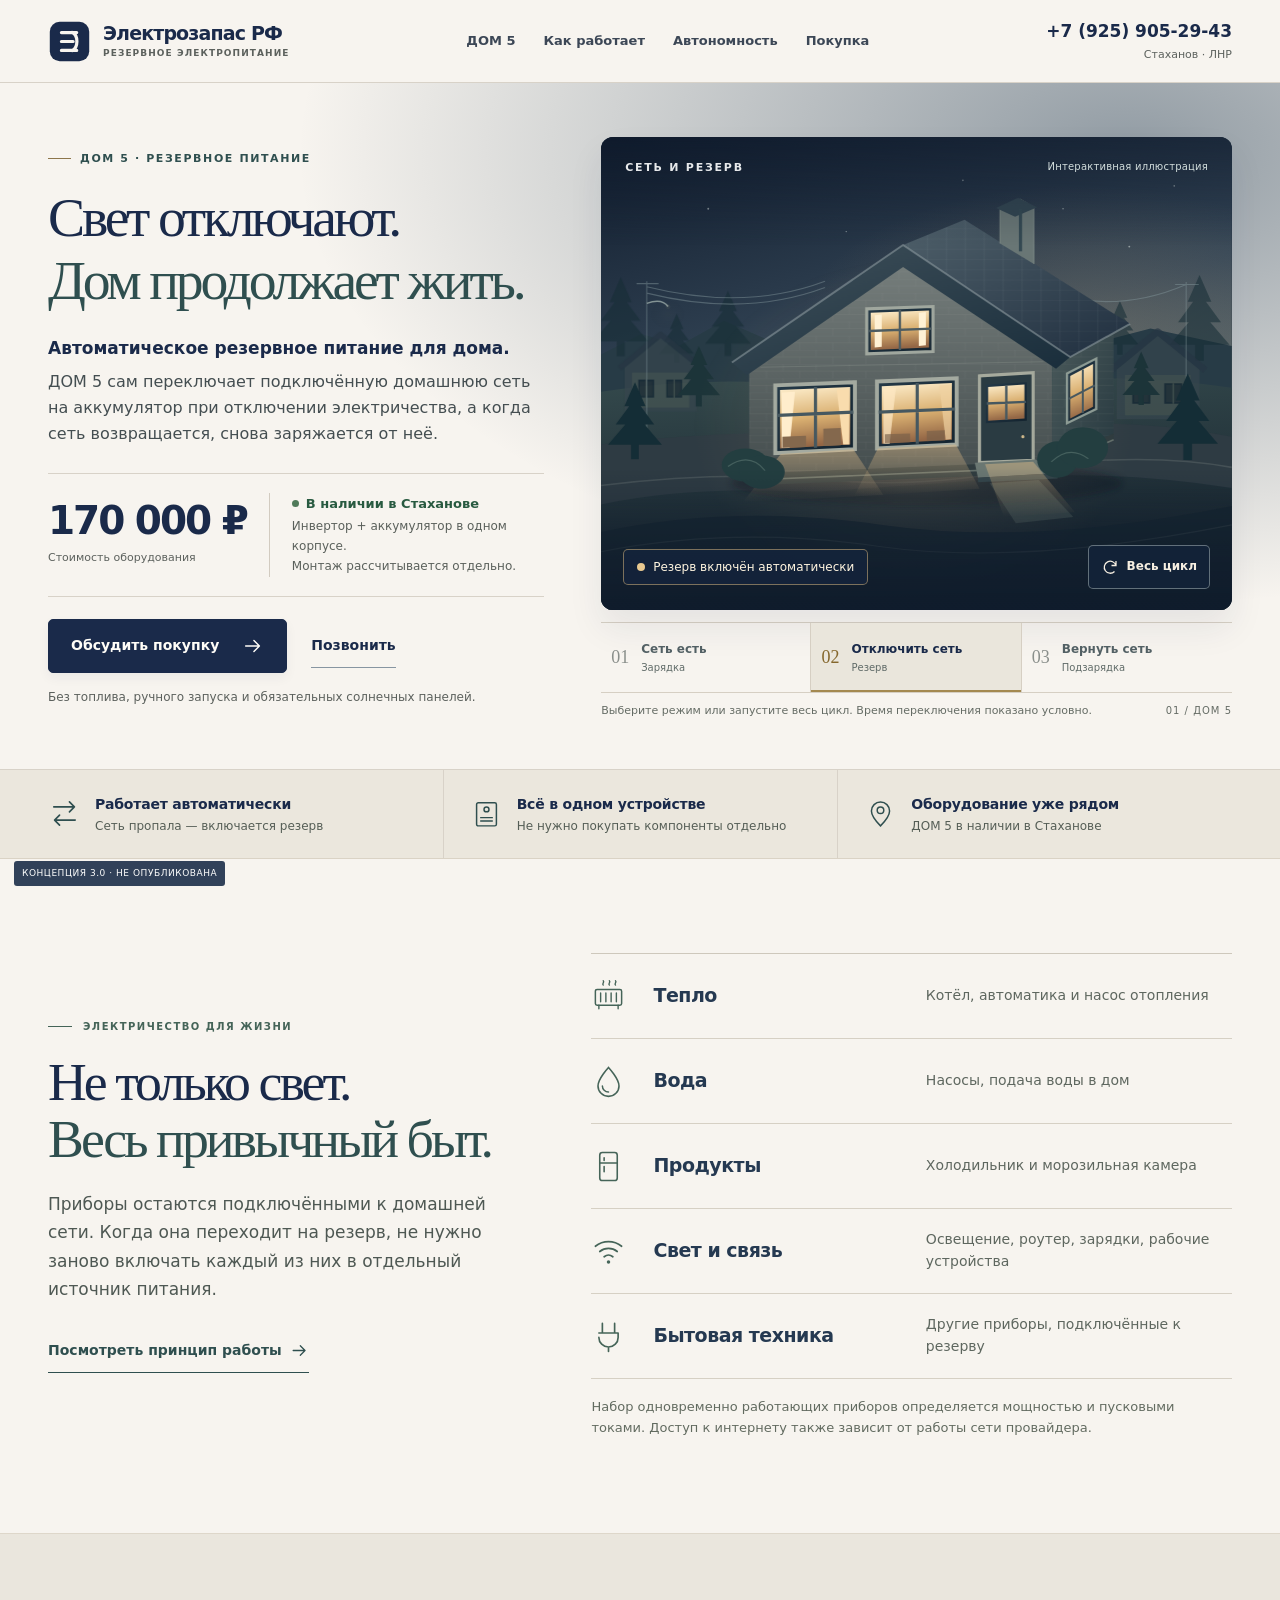
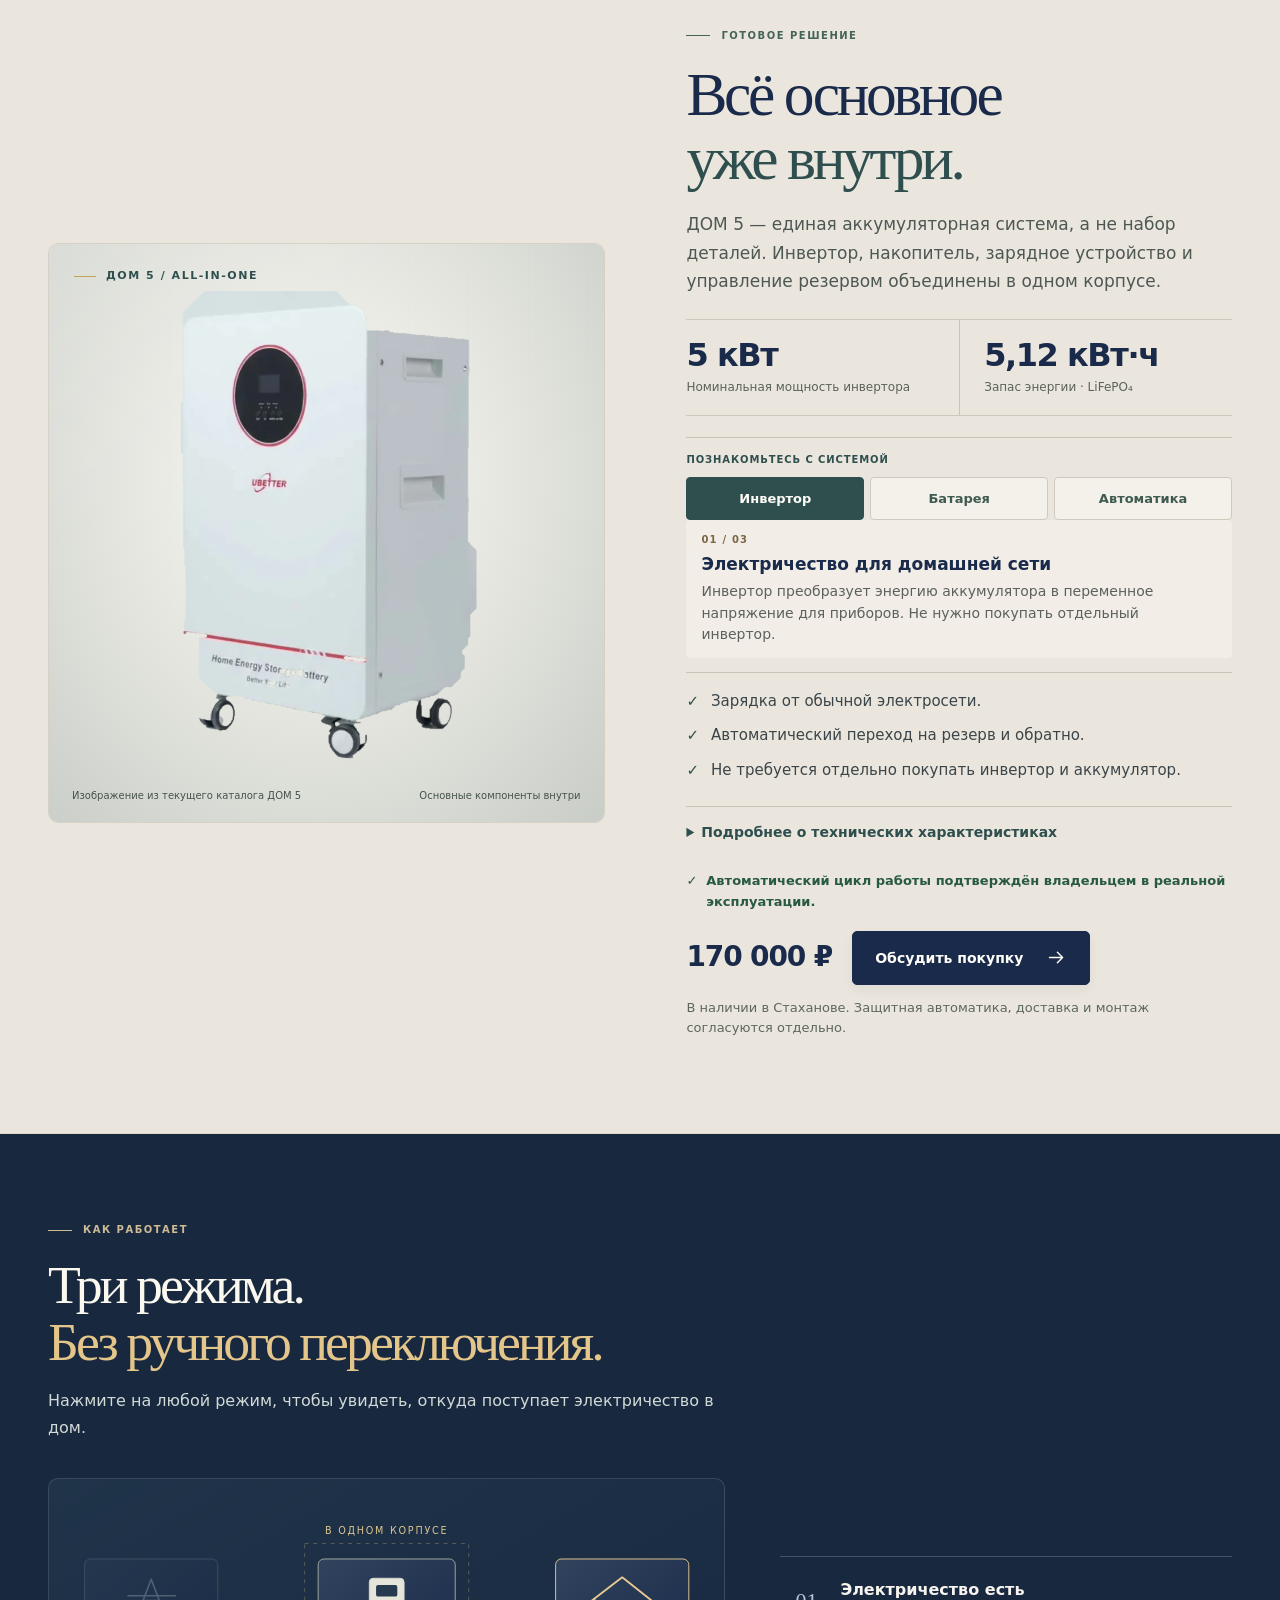
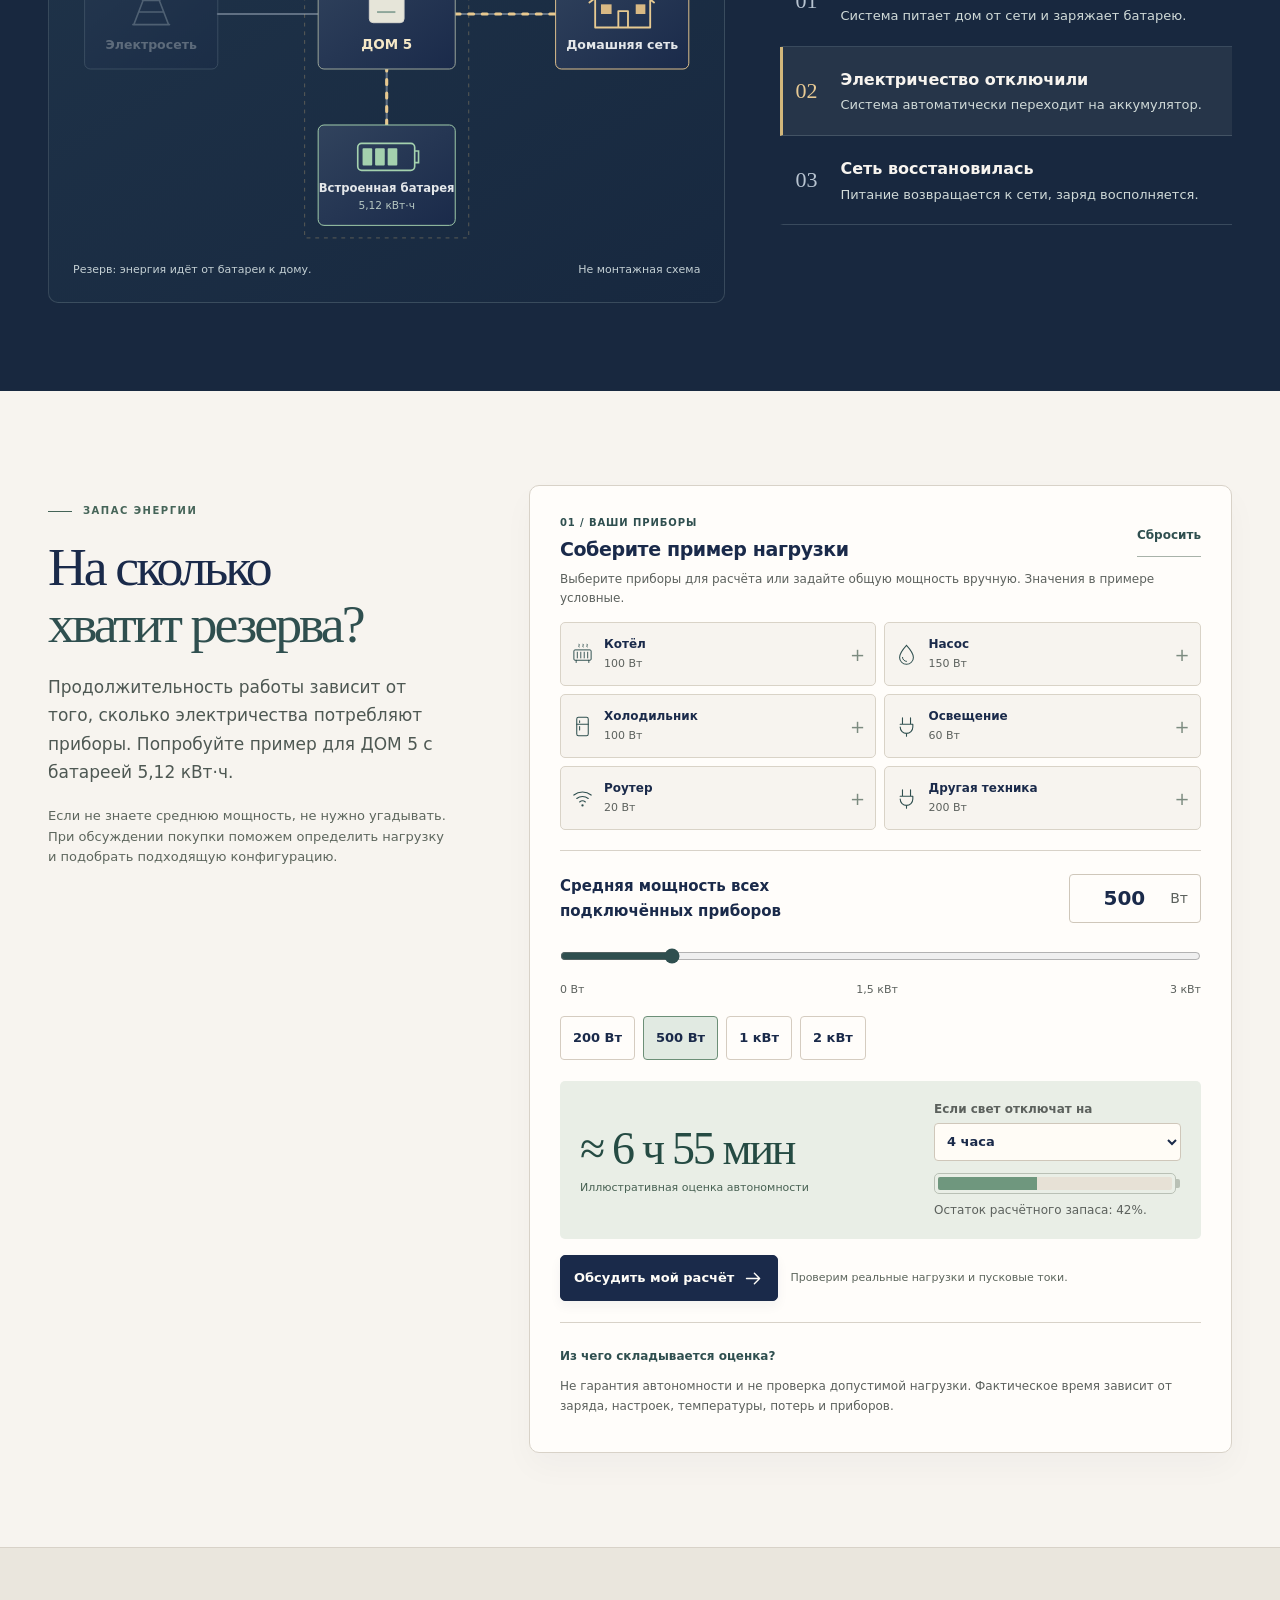
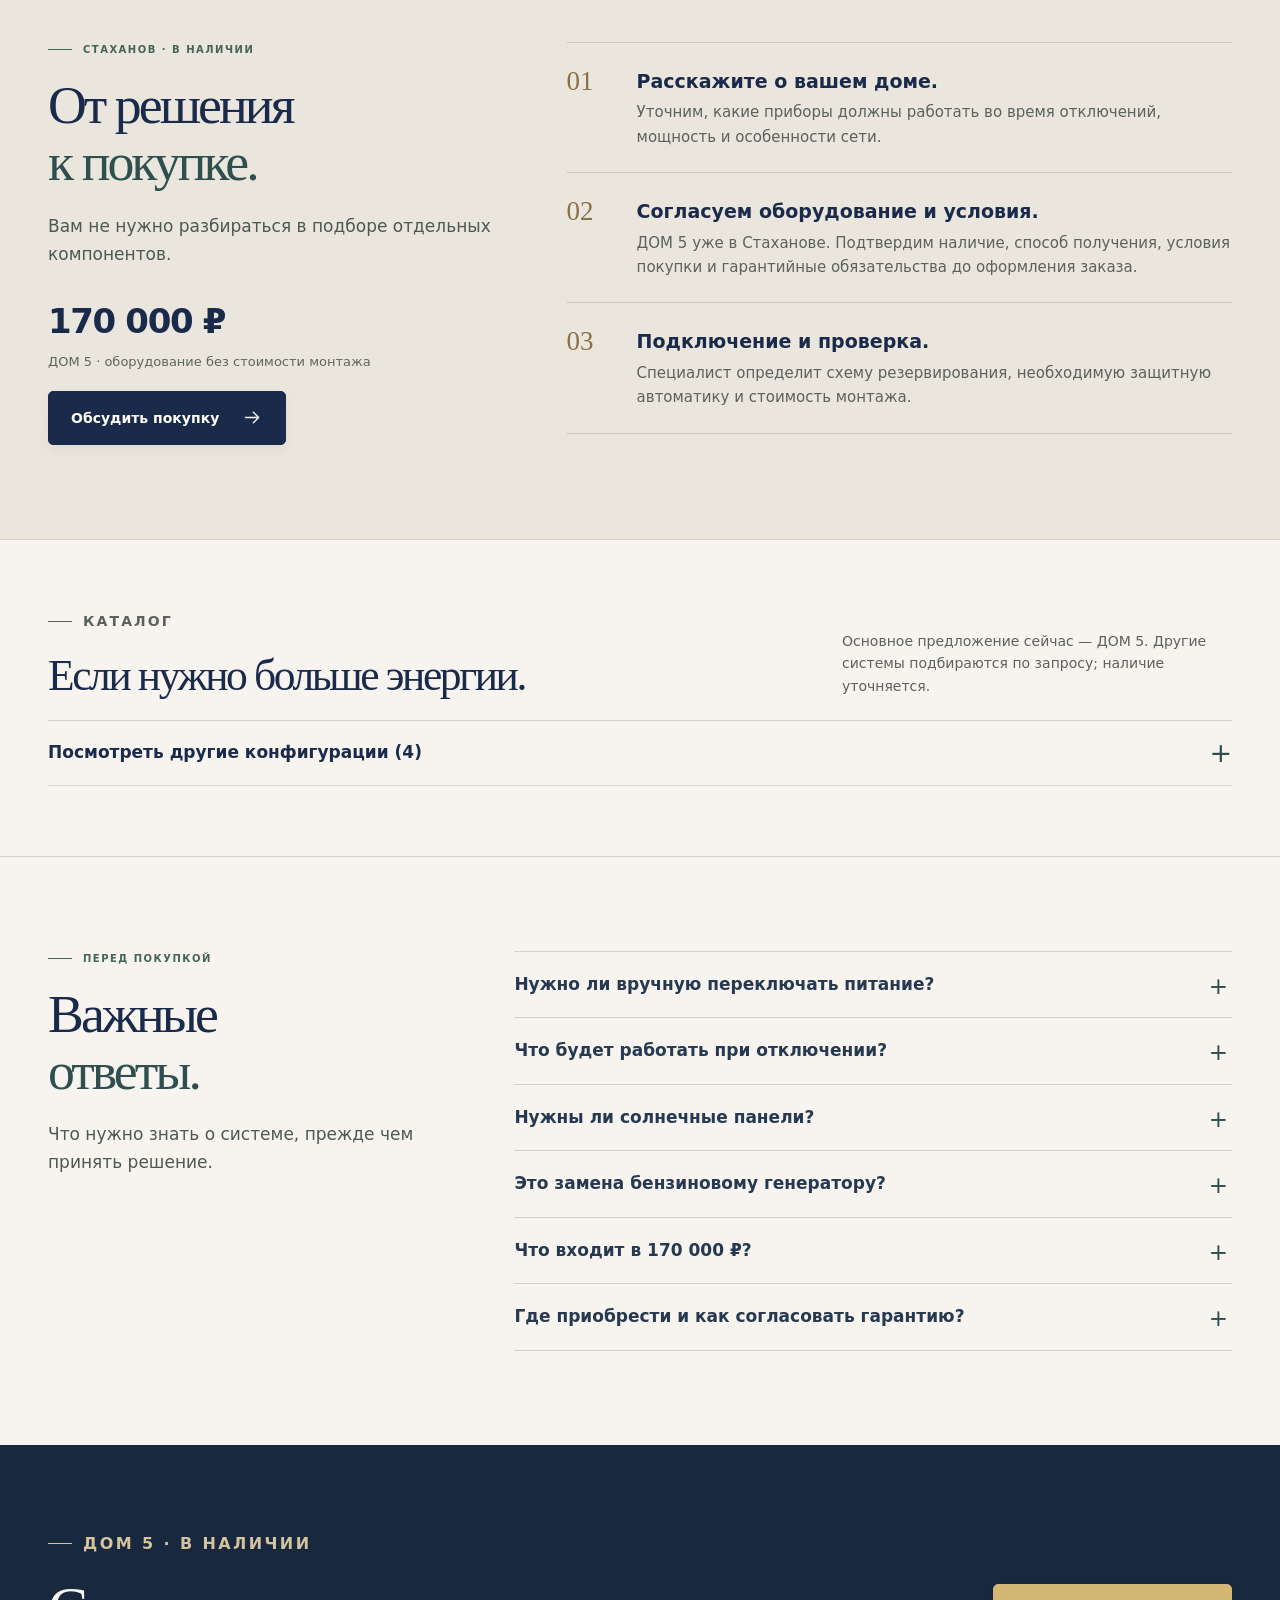
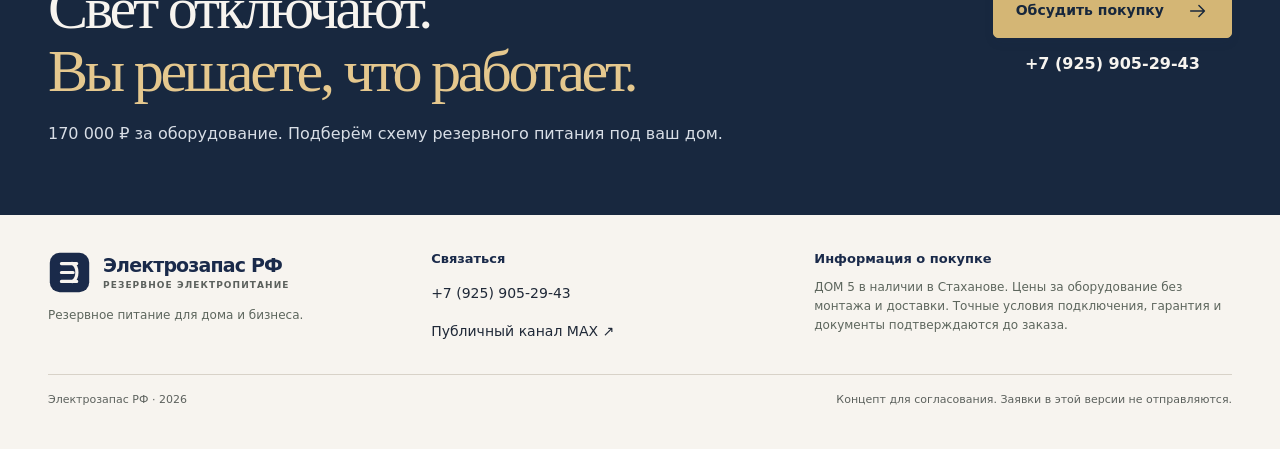
==== design-preview-v3/index.html @ 1363d408 "Add standalone design concept v3 preview without changing production homepage" ====
<!doctype html><html lang="ru"><head><meta charset="utf-8"><meta name="viewport" content="width=device-width, initial-scale=1, viewport-fit=cover"><meta name="theme-color" content="#1A2A4A"><title>Электрозапас РФ — ДОМ 5 | Концепция 3.0</title><style>
:root{--navy:#1A2A4A;--deep:#121F37;--cream:#F7F4EF;--paper:#FFFCF6;--gold:#C4A35A;--green:#2F4F4F;--ink:#202939;--muted:#625f58;--line:#d9d2c6;--serif:Georgia,'Times New Roman',serif;--sans:system-ui,-apple-system,BlinkMacSystemFont,'Segoe UI',Arial,sans-serif}*{box-sizing:border-box}html{scroll-behavior:smooth;scroll-padding-top:95px}body{margin:0;background:var(--cream);color:var(--ink);font:16px/1.6 var(--sans);-webkit-font-smoothing:antialiased}button,input,select{font:inherit}button,a{touch-action:manipulation}button{cursor:pointer}a{color:inherit;text-decoration:none}button:focus-visible,a:focus-visible,input:focus-visible,summary:focus-visible{outline:3px solid #A1762F;outline-offset:5px}svg{display:block}img{max-width:100%;display:block}h1,h2,h3,p{margin:0}h1,h2{font-family:var(--serif);font-weight:400;line-height:1.06;letter-spacing:-.045em}h2{font-size:clamp(35px,4.4vw,61px);color:var(--navy)}h3{line-height:1.3}h2 em{font-style:normal;color:var(--green)}.wrap{width:min(1264px,100% - 88px);margin:0 auto}.kicker{font-size:11px;letter-spacing:.16em;text-transform:uppercase;font-weight:780;color:#526961;display:flex;align-items:center;gap:10px;margin:0 0 19px}.kicker:before{content:'';width:24px;height:1px;background:currentColor}.sub{font-size:17px;color:var(--muted);line-height:1.7;max-width:700px}.small{font-size:13px;line-height:1.6;color:var(--muted)}.button{min-height:53px;border:1px solid var(--gold);border-radius:5px;background:var(--gold);color:#13213A;padding:14px 22px;display:inline-flex;align-items:center;justify-content:space-between;gap:18px;font-weight:780;font-size:15px;line-height:1.3;transition:background .18s,transform .18s;text-align:left}.button:hover{background:#D4B774;transform:translateY(-1px)}.button svg{flex:none}.button-dark{background:var(--navy);color:var(--cream);border-color:var(--navy)}.button-dark:hover{background:#2F4F4F}.link{display:inline-flex;align-items:center;gap:8px;font-weight:680;font-size:14px;border-bottom:1px solid currentColor;padding:6px 0;min-height:44px}.header{background:var(--cream);border-bottom:1px solid #D9D2C7;position:relative;z-index:5}.head{display:flex;align-items:center;justify-content:space-between;gap:24px;min-height:82px}.brand{display:flex;align-items:center;gap:12px;flex-shrink:0}.mark{width:43px;height:43px}.brandname{font-size:19px;font-weight:800;letter-spacing:-.7px;line-height:1.08;color:var(--navy)}.brandname small{display:block;font-size:9px;letter-spacing:.12em;margin-top:6px;color:var(--muted);font-weight:700}.nav{display:flex;align-items:center;gap:30px;font-size:13px;font-weight:650;color:#3C4756}.nav a{padding:14px 0;white-space:nowrap}.nav a:hover{color:var(--green);text-decoration:underline;text-underline-offset:6px}.head-contact{text-align:right;white-space:nowrap;line-height:1.3}.head-contact a{font-weight:800;font-size:17px;color:var(--navy)}.head-contact small{display:block;color:var(--muted);font-size:11px;margin-top:5px}.hero{background:var(--navy);color:var(--cream);overflow:hidden;position:relative}.hero:before{position:absolute;inset:0;content:'';background:radial-gradient(ellipse at 88% 10%,#3E5366 0,transparent 52%);opacity:.55;pointer-events:none}.hero-inner{position:relative;display:grid;grid-template-columns:minmax(0,.91fr) minmax(0,1.09fr);gap:54px;align-items:center;padding:62px 0 62px}.hero .kicker{color:#D5C9B2;letter-spacing:.12em;margin-bottom:22px}.hero .kicker:before{width:8px;height:8px;border-radius:50%;background:#9EC5A6}.hero h1{font-size:clamp(43px,5.1vw,76px);line-height:1.01;letter-spacing:-.045em;max-width:630px}.hero h1 em{display:block;color:#E8C990;font-weight:400;font-style:normal}.hero-description{max-width:505px;font-size:18px;color:#E6E8EB;margin-top:24px;line-height:1.62}.hero-description strong{color:#fff;font-weight:700}.offer{display:flex;gap:21px;align-items:center;margin-top:26px;padding:18px 0;border-top:1px solid #F7F4EF3B;border-bottom:1px solid #F7F4EF3B;max-width:510px}.offer-price{flex:none}.offer-price strong{display:block;font-size:37px;line-height:1.02;font-weight:760;letter-spacing:-1.3px;font-variant-numeric:tabular-nums}.offer-price span{font-size:12px;color:#D1D6DD}.offer-info{padding-left:21px;border-left:1px solid #F7F4EF3B;font-size:13px;line-height:1.55;color:#DEE4E9}.offer-info strong{display:block;color:#DCEBD8;font-size:14px;margin-bottom:2px}.hero-actions{display:flex;align-items:center;gap:18px;margin:23px 0 0;flex-wrap:wrap}.hero-actions .button{min-width:238px}.hero-actions .link{color:#E9E7E0}.hero-mini{margin:14px 0 0;color:#D0D7E1;font-size:13px}.visual{position:relative;min-width:0}.scene{position:relative;overflow:hidden;background:#101E33;border:1px solid #A9BEC033;border-radius:8px;box-shadow:0 30px 55px #08122138}.scene .scene-art{width:100%;height:auto;aspect-ratio:700/525}.scene-title{position:absolute;top:20px;left:20px;right:20px;display:flex;justify-content:space-between;align-items:flex-start;gap:12px;color:#E7E9EB;pointer-events:none}.scene-title strong{font-size:11px;letter-spacing:.13em;text-transform:uppercase}.scene-title small{font-size:10px;letter-spacing:.02em;color:#B6C1CE;text-align:right}.scene-overlay{position:absolute;left:18px;bottom:18px;right:18px;display:flex;justify-content:space-between;align-items:center;gap:10px}.status{background:#142137EB;color:#F4F1E9;border:1px solid #BACFC044;display:flex;align-items:center;gap:8px;padding:9px 13px;font-size:12px;line-height:1.4;border-radius:4px}.status-dot{background:#92BF9E;width:8px;height:8px;border-radius:50%;flex:none}.scene-control{border:1px solid #91A4AF80;background:#142137DC;color:#F6EFE1;padding:9px 12px;border-radius:4px;min-height:44px;font-size:12px;font-weight:700;display:flex;gap:8px;align-items:center}.scene-control:hover{background:#2E4154}.hero .window,.hero .neighbour-window,.hero .light-halo,.hero .grid-light{transition:opacity .7s,fill .7s}.scene[data-stage="grid"] .window{opacity:1}.scene[data-stage="grid"] .neighbour-window,.scene[data-stage="grid"] .grid-light{opacity:.85}.scene[data-stage="grid"] .light-halo{opacity:.8}.scene[data-stage="off"] .window,.scene[data-stage="off"] .neighbour-window,.scene[data-stage="off"] .light-halo,.scene[data-stage="off"] .grid-light{opacity:.06}.scene[data-stage="reserve"] .window,.scene[data-stage="reserve"] .light-halo{opacity:1}.scene[data-stage="reserve"] .neighbour-window,.scene[data-stage="reserve"] .grid-light{opacity:.06}.scene-caption{margin-top:13px;font-size:11px;color:#BFC9D2;display:flex;justify-content:space-between;gap:16px}.facts{border-bottom:1px solid var(--line)}.fact-grid{display:grid;grid-template-columns:repeat(3,1fr)}.fact{padding:25px 27px 25px 0;display:flex;gap:16px;align-items:center}.fact+.fact{border-left:1px solid var(--line);padding-left:27px}.fact svg{width:32px;height:32px;color:var(--green);flex:none}.fact strong{display:block;color:var(--navy);font-size:15px;margin:0 0 3px}.fact span{font-size:12px;color:var(--muted);line-height:1.4;display:block}.section{padding:94px 0}.section-heading{margin-bottom:36px}.section-heading h2{max-width:850px;margin-bottom:17px}.need-layout{display:grid;grid-template-columns:.85fr 1.15fr;gap:68px;align-items:start}.need-intro .sub{margin-top:22px;font-size:17px}.need-intro .link{margin-top:25px;color:var(--green)}.need-list{border-top:1px solid var(--line)}.need-item{display:grid;grid-template-columns:43px 1fr 1.1fr;gap:14px;align-items:center;padding:20px 0;border-bottom:1px solid var(--line);min-height:85px}.need-item svg{width:30px;height:30px;color:var(--green)}.need-item strong{font-size:20px;letter-spacing:-.5px;color:var(--navy);line-height:1.25}.need-item p{font-size:14px;color:var(--muted);line-height:1.55}.need-note{font-size:13px;color:var(--muted);margin-top:18px;line-height:1.6}.product-section{background:#EEE9E1;border-block:1px solid #DED7CA}.product-layout{display:grid;grid-template-columns:1.04fr .96fr;align-items:center;gap:64px}.product-art{position:relative;background:#E5E1D9;min-height:500px;display:flex;align-items:center;justify-content:center;isolation:isolate;border:1px solid #D8D0C2;overflow:hidden;border-radius:7px}.product-art:before{content:'';position:absolute;inset:0;background:radial-gradient(ellipse at 49% 42%,#FBF8F1 0,#EAE5DC 49%,#D5CEC2 100%);z-index:-1}.product-art:after{content:'';position:absolute;inset:0;background:repeating-linear-gradient(0deg,transparent 0 41px,#1A2A4A08 41px 42px),repeating-linear-gradient(90deg,transparent 0 41px,#1A2A4A08 41px 42px);z-index:-1;mask-image:linear-gradient(to bottom,#0003,transparent)}.product-fallback{width:min(53%,250px);filter:drop-shadow(9px 18px 16px #1A2A4A25)}.actual-image{position:absolute;inset:7% 17% 10%;width:66%;height:83%;object-fit:contain;filter:drop-shadow(8px 20px 17px #1A2A4A25);display:none}.actual-image.loaded{display:block}.product-art.has-photo .product-fallback{visibility:hidden}.art-label{position:absolute;left:20px;top:20px;color:var(--navy);font-size:11px;font-weight:750;letter-spacing:.12em;display:flex;align-items:center;gap:10px}.art-label:before{content:'';width:22px;height:1px;background:var(--gold)}.art-caption{position:absolute;bottom:15px;left:20px;right:20px;font-size:11px;color:#54534e;display:flex;justify-content:space-between;gap:10px}.product-copy h2{font-size:clamp(39px,4.8vw,65px);line-height:1.04}.product-copy .sub{margin-top:19px;line-height:1.7}.product-metrics{display:grid;grid-template-columns:1fr 1fr;border-block:1px solid #CCC4B6;margin:26px 0 21px}.metric{padding:19px 10px 17px 0}.metric+.metric{border-left:1px solid #CCC4B6;padding-left:24px}.metric strong{font-size:34px;letter-spacing:-1.3px;color:var(--navy);font-weight:750;line-height:1;display:block;font-variant-numeric:tabular-nums}.metric span{font-size:12px;color:var(--muted);display:block;margin-top:7px}.product-points{list-style:none;padding:0;margin:0 0 24px}.product-points li{display:flex;gap:12px;align-items:flex-start;font-size:15px;color:#3B4549;margin:10px 0}.check{color:var(--green);font-weight:900}.product-buyline{display:flex;align-items:center;gap:20px;flex-wrap:wrap;margin-top:12px}.product-buyline .price{font-size:28px;line-height:1.1;font-weight:800;letter-spacing:-.8px;color:var(--navy)}.product-copy .small{margin-top:13px}.flow-section{background:#14233D;color:var(--cream);padding:82px 0}.flow-section h2{color:var(--cream)}.flow-section h2 em{color:#E0BE80}.flow-section .kicker{color:#CDBB95}.flow-section .sub{color:#D1D9E4}.flow-layout{display:grid;grid-template-columns:1.2fr .8fr;gap:45px;align-items:center}.flow-panel{background:#1A2A4A;border:1px solid #A5B5C241;border-radius:7px;padding:24px 22px}.flow-svg{width:100%;height:auto}.flow-svg .wire{stroke:#607083;stroke-width:2.2;fill:none;stroke-linecap:round}.flow-svg .activewire{stroke:#8EC1A0;stroke-width:3;stroke-dasharray:5 9;fill:none;animation:flow 1.4s linear infinite;opacity:0;stroke-linecap:round}.flow-svg[data-mode="grid"] .to-grid,.flow-svg[data-mode="grid"] .to-home,.flow-svg[data-mode="grid"] .to-battery,.flow-svg[data-mode="return"] .to-grid,.flow-svg[data-mode="return"] .to-home,.flow-svg[data-mode="return"] .to-battery,.flow-svg[data-mode="backup"] .from-battery,.flow-svg[data-mode="backup"] .to-home{opacity:1}.flow-svg[data-mode="backup"] .node-grid{opacity:.32}.flow-svg[data-mode="backup"] .node-battery rect.outer{stroke:#A4D1AE}.flow-svg[data-mode="backup"] .node-home rect.outer{stroke:#E2C38E}.flow-svg text{font-family:var(--sans)}@keyframes flow{to{stroke-dashoffset:-28}}.flow-caption{color:#BFC9D4;font-size:11px;margin-top:10px;display:flex;justify-content:space-between;gap:8px}.flow-tabs{display:flex;flex-direction:column;gap:0;border-top:1px solid #9CACBD55}.flow-tab{display:grid;grid-template-columns:32px 1fr;gap:13px;background:transparent;color:#DCE2EB;border:0;border-bottom:1px solid #9CACBD55;text-align:left;padding:19px 8px;min-height:73px;align-items:center}.flow-tab span{font:italic 22px var(--serif);color:#B8C4D1}.flow-tab strong{display:block;font-size:17px;color:#F7F4EF;font-weight:720}.flow-tab small{font-size:13px;display:block;color:#C8D1DD;line-height:1.5;margin-top:3px}.flow-tab[aria-pressed=true]{background:#F7F4EF0B;border-left:3px solid var(--gold);padding-left:12px}.flow-tab[aria-pressed=true] span{color:#E8CA94}.calc-layout{display:grid;grid-template-columns:.78fr 1.22fr;gap:62px;align-items:start}.calc-copy .sub{margin-top:20px}.calc-copy .small{margin-top:19px}.calc{border:1px solid #D6CFC2;background:#FFFDF8;border-radius:7px;padding:29px 30px}.calc-top{display:flex;justify-content:space-between;gap:16px;align-items:flex-start}.calc label{font-size:15px;font-weight:750;color:var(--navy)}.watt-box{display:flex;align-items:center;gap:8px;border:1px solid #CFC7BA;border-radius:4px;padding:6px 12px;min-height:48px}.watt-box input{width:80px;border:0;background:transparent;outline:0;font-size:20px;font-weight:750;color:var(--navy);text-align:right;font-variant-numeric:tabular-nums}.watt-box span{font-size:14px;color:var(--muted)}input[type=range]{width:100%;accent-color:var(--green);height:34px;margin:16px 0 0;cursor:pointer}.scale{display:flex;justify-content:space-between;font-size:11px;color:var(--muted)}.presets{display:flex;gap:8px;flex-wrap:wrap;margin:17px 0 21px}.preset{border:1px solid #D5CCC0;background:transparent;color:var(--navy);border-radius:4px;min-height:44px;padding:9px 12px;font-size:13px;font-weight:650}.preset[aria-pressed=true]{background:#E1EAE2;border-color:#6C8F77}.calc-result{padding:20px 0 14px;border-top:1px solid var(--line);display:grid;grid-template-columns:1.15fr .85fr;align-items:center;gap:17px}.calc-result strong{font-family:var(--serif);font-size:49px;line-height:1.07;color:var(--navy);font-weight:400;display:block;letter-spacing:-1.5px}.calc-result .result-label{font-size:12px;color:var(--muted);display:block;margin:6px 0 0}.energy-bar{height:9px;background:#E7E1D6;border-radius:2px;overflow:hidden}.energy-fill{height:100%;background:#6F977E;transition:width .2s}.energy-copy{font-size:12px;color:var(--muted);margin:8px 0 0;line-height:1.45}.calc-explain{border-top:1px solid var(--line);margin-top:12px;padding-top:12px;font-size:12px;color:var(--muted);line-height:1.6}.calc-explain summary{cursor:pointer;min-height:42px;display:flex;align-items:center;gap:9px;font-weight:750;color:var(--green)}.calc-explain p{padding:0 0 7px}.purchase{border-block:1px solid var(--line);background:#EDE9E1}.purchase-layout{display:grid;grid-template-columns:.8fr 1.2fr;gap:65px;align-items:start}.purchase h2{margin-bottom:21px}.purchase-list{display:grid;gap:0;border-top:1px solid #D0C8B9}.purchase-row{display:grid;grid-template-columns:52px 1fr;gap:18px;border-bottom:1px solid #D0C8B9;padding:23px 0}.purchase-row .num{font:italic 27px var(--serif);color:#7D6949}.purchase-row strong{font-size:19px;color:var(--navy);display:block;margin-bottom:4px}.purchase-row p{font-size:15px;color:var(--muted)}.stock-offer{display:block;margin-top:25px;color:var(--navy)}.stock-offer .price{font-size:34px;font-weight:800;letter-spacing:-1.2px}.stock-offer .small{margin:3px 0 18px}.catalog{padding:70px 0;border-bottom:1px solid var(--line)}.catalog h2{font-size:clamp(33px,3.7vw,48px)}.catalog-head{display:flex;justify-content:space-between;gap:24px;align-items:end;margin-bottom:22px}.catalog-head p{max-width:390px;font-size:14px;color:var(--muted)}.catalog-details{border-block:1px solid var(--line)}.catalog-details>summary{list-style:none;cursor:pointer;display:flex;align-items:center;justify-content:space-between;min-height:64px;font-weight:700;color:var(--navy);font-size:17px;padding:10px 0;gap:10px}.catalog-details>summary::-webkit-details-marker{display:none}.catalog-details>summary:after{content:'+';font-size:27px;font-weight:350;color:var(--green)}.catalog-details[open]>summary:after{content:'−'}.catalog-row{display:grid;grid-template-columns:1.15fr 1fr 1fr auto;align-items:center;gap:16px;padding:18px 0;border-top:1px solid var(--line)}.catalog-row strong{color:var(--navy);font-size:19px}.catalog-row span{font-size:14px;color:var(--muted)}.catalog-row b{font-size:19px;color:var(--navy);font-variant-numeric:tabular-nums}.catalog-row button{min-height:44px;border:1px solid #B5AEA1;color:var(--navy);background:transparent;padding:8px 12px;border-radius:4px;font-size:13px;font-weight:700}.faq-layout{display:grid;grid-template-columns:.7fr 1.3fr;gap:65px}.faq-list{border-top:1px solid var(--line)}.faq-list details{border-bottom:1px solid var(--line)}.faq-list summary{font-weight:700;cursor:pointer;list-style:none;padding:19px 35px 19px 0;min-height:56px;position:relative;color:var(--navy);font-size:17px}.faq-list summary::-webkit-details-marker{display:none}.faq-list summary:after{content:'+';position:absolute;right:4px;top:16px;font-size:23px;color:var(--green);font-weight:350}.faq-list details[open] summary:after{content:'−'}.faq-list p{font-size:15px;color:var(--muted);padding:0 35px 21px 0;line-height:1.65}.closing{background:var(--navy);color:var(--cream);padding:64px 0 65px}.closing .wrap{display:flex;justify-content:space-between;gap:40px;align-items:center}.closing .kicker{color:#D4C39D}.closing h2{color:var(--cream);max-width:700px;font-size:clamp(39px,4.7vw,64px)}.closing h2 em{color:#E5C78C}.closing p{color:#D8DEE6;margin-top:18px;font-size:16px}.closing-action{display:flex;flex-direction:column;gap:13px;flex-shrink:0}.closing-action a{font-size:16px;color:var(--cream);text-align:center;font-weight:700}.footer{padding:36px 0 40px}.footer-grid{display:grid;grid-template-columns:1fr 1fr 1.2fr;gap:35px;align-items:start}.footer .brand{margin-bottom:12px}.footer .small{font-size:12px}.footer h3{font-size:13px;color:var(--navy);margin:0 0 10px}.footer-links{display:flex;flex-direction:column;gap:8px;font-size:14px}.footer-links a{min-height:30px;display:flex;align-items:center}.footer-note{border-top:1px solid var(--line);margin-top:28px;padding-top:16px;display:flex;justify-content:space-between;gap:20px;color:var(--muted);font-size:11px}.mobilebar{display:none}.preview-label{position:fixed;left:14px;bottom:14px;background:#1A2A4AE8;color:#fff;border:1px solid #FFFFFF38;border-radius:4px;padding:5px 9px;z-index:12;font-size:10px;letter-spacing:.04em;pointer-events:none}.dialog{border:1px solid #D4CBBC;border-radius:8px;background:var(--cream);color:var(--ink);padding:0;width:min(550px,calc(100% - 24px));max-height:92vh;overflow:auto;box-shadow:0 20px 90px #08132188}.dialog::backdrop{background:#0B1429B8}.dialog-body{padding:30px}.dialog-header{display:flex;gap:10px;justify-content:space-between;align-items:flex-start}.dialog h2{font-size:36px;margin-bottom:10px}.close{min-width:44px;min-height:44px;border:1px solid var(--line);background:transparent;border-radius:50%;color:var(--navy);font-size:25px;line-height:1}.dialog .model-summary{font-size:14px;font-weight:700;color:var(--green);margin:10px 0 19px}.dialog fieldset{border:0;margin:0 0 19px;padding:0}.dialog legend{font-size:14px;font-weight:750;color:var(--navy);margin:0 0 9px}.chips{display:flex;flex-wrap:wrap;gap:7px}.chip{position:relative}.chip input{position:absolute;opacity:0;width:1px;height:1px}.chip span{display:flex;min-height:44px;align-items:center;padding:9px 13px;border:1px solid #C7C1B6;background:#FFFCF7;border-radius:4px;color:#404D51;font-size:13px;cursor:pointer}.chip input:checked+span{background:#E0EBE1;border-color:#567F64;color:#233B2B}.chip input:focus-visible+span{outline:3px solid var(--gold);outline-offset:2px}.field{display:flex;flex-direction:column;gap:7px;font-weight:650;font-size:14px;margin:0 0 12px}.field input{border:1px solid #BFB7A8;border-radius:4px;background:#fffdf9;padding:10px 13px;min-height:48px;color:var(--ink)}.dialog .button{width:100%;margin-top:8px}.dialog .small{margin:12px 0 0}.form-result{font-size:14px;margin:14px 0;color:var(--green);font-weight:650}.skip{position:absolute;top:-80px;left:15px;z-index:20;padding:10px 15px;background:var(--cream)}.skip:focus{top:10px}
@media(max-width:1050px){.wrap{width:min(100% - 52px,1264px)}.nav{gap:17px}.hero-inner{gap:30px;padding:46px 0}.hero h1{font-size:clamp(43px,5.7vw,64px)}.hero-description{font-size:16px}.offer{gap:13px}.offer-info{padding-left:13px}.offer-price strong{font-size:31px}.head-contact a{font-size:15px}.need-layout,.product-layout,.calc-layout,.purchase-layout,.faq-layout{gap:35px}.section{padding:72px 0}.product-art{min-height:430px}.flow-layout{gap:25px}.need-item{grid-template-columns:34px 1fr 1.1fr;gap:10px}.need-item strong{font-size:18px}.need-item p{font-size:13px}.fact{gap:11px;padding-right:15px}.fact+.fact{padding-left:15px}.fact svg{width:26px;height:26px}}
@media(max-width:780px){.nav{display:none}.head{min-height:70px}.hero-inner{grid-template-columns:1fr;gap:28px;padding:36px 0 34px}.hero h1{font-size:clamp(43px,8.2vw,63px);max-width:700px}.hero-description{max-width:640px;margin-top:17px;font-size:16px}.hero .kicker{margin-bottom:18px}.hero-actions .button{min-width:215px}.visual{max-width:640px;width:100%;margin:auto}.scene .scene-art{aspect-ratio:700/440}.scene-caption{font-size:10px}.fact-grid{grid-template-columns:1fr}.fact{padding:14px 0!important;gap:12px}.fact+.fact{border-left:0;border-top:1px solid var(--line)}.fact strong{font-size:14px}.fact span{font-size:12px}.section{padding:59px 0}.need-layout,.product-layout,.calc-layout,.purchase-layout,.faq-layout,.flow-layout{grid-template-columns:1fr;gap:27px}.need-intro .link{margin-top:13px}.need-item{grid-template-columns:36px 1fr 1.1fr;gap:12px;min-height:75px}.need-item strong{font-size:18px}.need-item p{font-size:13px}.product-art{min-height:390px}.product-copy .sub{margin-top:14px}.flow-section{padding:60px 0}.flow-panel{padding:13px 10px}.flow-tabs{gap:0}.flow-tab{padding:15px 8px;min-height:67px}.calc{padding:22px}.catalog-head{display:block}.catalog-head p{margin-top:12px}.catalog-row{grid-template-columns:1fr 1fr;gap:7px 15px}.catalog-row button{justify-self:start}.catalog-row span{font-size:13px}.faq-layout{gap:23px}.closing .wrap{flex-direction:column;align-items:stretch;gap:25px}.closing-action .button{width:100%}.footer-grid{grid-template-columns:1fr 1fr;gap:24px}.footer-grid>div:last-child{grid-column:1/-1}.footer-note{flex-direction:column;gap:7px}.closing{padding:49px 0}.preview-label{bottom:83px}}
@media(max-width:480px){.wrap{width:calc(100% - 36px)}.head{min-height:64px;gap:9px}.mark{width:33px;height:33px}.brand{gap:8px}.brandname{font-size:15px;letter-spacing:-.4px}.brandname small{font-size:7.7px;margin-top:4px;letter-spacing:.04em}.head-contact a{font-size:12px;white-space:nowrap}.head-contact small{font-size:9px}.hero-inner{padding:28px 0 23px;gap:22px}.hero .kicker{font-size:10px;margin-bottom:15px;letter-spacing:.1em}.hero h1{font-size:clamp(36px,10.4vw,48px)}.hero-description{font-size:15px;margin-top:15px;line-height:1.58}.offer{margin-top:19px;padding:13px 0;gap:11px}.offer-price strong{font-size:29px}.offer-price span{font-size:10px}.offer-info{padding-left:11px;font-size:11px}.offer-info strong{font-size:12px}.hero-actions{gap:9px;margin-top:17px}.hero-actions .button{width:100%;min-height:52px}.hero-actions .link{min-height:35px;border:0;padding:3px 0}.hero-mini{font-size:12px;margin-top:6px}.scene-title{top:11px;left:11px;right:11px}.scene-title strong{font-size:9px}.scene-title small{font-size:8px}.scene-overlay{left:9px;right:9px;bottom:9px}.status{font-size:10px;padding:7px 8px;gap:6px}.scene-control{font-size:10px;padding:5px 7px;min-height:44px;gap:5px}.scene-control svg{width:14px}.scene-caption{font-size:10px;display:block}.scene-caption span:last-child{display:none}.section{padding:49px 0}.kicker{font-size:10px;margin-bottom:14px;letter-spacing:.12em}.section-heading{margin-bottom:23px}.sub{font-size:15px}.need-intro .sub,.calc-copy .sub{font-size:15px;margin-top:15px}.need-item{grid-template-columns:32px 1fr;gap:4px 11px;padding:14px 0;min-height:0}.need-item svg{grid-row:1/3;width:26px;height:26px}.need-item strong{font-size:16px}.need-item p{grid-column:2}.need-note{font-size:12px}.product-art{min-height:330px}.art-label{top:12px;left:12px;font-size:10px}.art-caption{bottom:12px;left:12px;right:12px;font-size:10px}.art-caption span:last-child{display:none}.product-metrics{margin:21px 0 18px}.metric strong{font-size:29px}.metric+.metric{padding-left:15px}.product-points li{font-size:14px}.product-buyline .button{width:100%}.flow-section{padding:48px 0}.flow-section .section-heading{margin-bottom:20px}.flow-caption{display:block;font-size:10px}.flow-caption span:last-child{display:block}.flow-tab strong{font-size:15px}.flow-tab small{font-size:12px}.calc{padding:17px}.calc-top{align-items:center}.calc label{font-size:13px;line-height:1.35}.watt-box{padding:4px 8px}.watt-box input{width:63px;font-size:19px}.calc-result strong{font-size:41px}.calc-result{gap:13px}.energy-copy{font-size:11px}.presets{gap:6px}.preset{padding:8px 10px;font-size:12px}.calc-explain{font-size:11px}.purchase-row{grid-template-columns:34px 1fr;gap:10px;padding:17px 0}.purchase-row strong{font-size:17px}.purchase-row p{font-size:14px}.catalog{padding:46px 0}.catalog-row strong,.catalog-row b{font-size:17px}.faq-list summary{font-size:15px;min-height:53px;padding:15px 31px 15px 0}.faq-list summary:after{top:12px}.faq-list p{font-size:14px}.closing{padding:42px 0}.closing p{font-size:15px}.footer{padding:26px 0 116px}.footer-grid{grid-template-columns:1fr;gap:20px}.footer-grid>div:last-child{grid-column:auto}.mobilebar{position:fixed;bottom:0;left:0;right:0;z-index:10;display:flex;gap:12px;justify-content:space-between;align-items:center;background:#F7F4EFFA;border-top:1px solid #CEC6B9;box-shadow:0 -5px 18px #1A2A4A12;padding:10px 16px calc(10px + env(safe-area-inset-bottom,0px));transform:translateY(120%);transition:transform .25s}.mobilebar.visible{transform:translateY(0)}.mobilebar strong{font-size:22px;letter-spacing:-.7px;color:var(--navy);display:block;line-height:1}.mobilebar small{display:block;font-size:10px;color:var(--green);margin-top:4px}.mobilebar .button{font-size:13px;min-height:46px;padding:10px 12px;gap:8px}.mobilebar .button svg{width:16px}.preview-label{bottom:8px;left:8px}.mobilebar.visible~.preview-label{bottom:78px}.dialog-body{padding:23px}.dialog h2{font-size:31px}}
@media(prefers-reduced-motion:reduce){*{animation:none!important;transition:none!important;scroll-behavior:auto!important}}

.technical{border-top:1px solid #CBC3B5;margin-top:6px;padding:4px 0 13px}.technical summary{cursor:pointer;font-size:14px;font-weight:750;color:var(--green);padding:10px 0;min-height:44px}.technical dl{display:grid;grid-template-columns:1fr 1.1fr;gap:9px 13px;font-size:13px;margin:8px 0 6px}.technical dt{color:var(--muted)}.technical dd{color:var(--navy);font-weight:650;margin:0}.proof-note{display:flex;gap:9px;align-items:flex-start;color:#2F4F4F;font-size:13px;font-weight:650;margin:3px 0 18px;line-height:1.6}.proof-note span{font-weight:900}.hero-description{max-width:495px}.hero h1{font-size:clamp(43px,4.8vw,70px)}
@media(max-width:780px){.hero h1{font-size:clamp(43px,8.2vw,63px)}}
@media(max-width:480px){.hero h1{font-size:clamp(36px,10vw,46px)}.hero-description{font-size:15px}.hero-mini{margin-top:3px}.hero-actions .link{min-height:44px}.technical dl{font-size:12px}}

/* Interactive concept v2 — purposeful, restrained motion */
.header{position:sticky;top:0;z-index:12;background:var(--cream)}
.read-progress{position:absolute;bottom:0;left:0;width:100%;height:2px;background:transparent;pointer-events:none}.read-progress span{display:block;width:100%;height:100%;background:var(--gold);transform:scaleX(0);transform-origin:left;will-change:transform}
.nav a{position:relative}.nav a[aria-current="location"]:after{content:"";position:absolute;left:0;right:0;bottom:6px;height:2px;background:var(--gold)}
.hero-copy .kicker,.hero h1,.hero-description,.offer,.hero-actions,.hero-mini{animation:hero-enter .65s cubic-bezier(.2,.8,.2,1) both}.hero h1{animation-delay:.07s}.hero-description{animation-delay:.15s}.offer{animation-delay:.23s}.hero-actions,.hero-mini{animation-delay:.3s}
@keyframes hero-enter{from{opacity:.25;transform:translateY(12px)}to{opacity:1;transform:translateY(0)}}
.scene .window,.scene .neighbour-window,.scene .light-halo,.scene .grid-light{transition:opacity .45s cubic-bezier(.2,.7,.3,1)}
.scene[data-stage="return"] .window,.scene[data-stage="return"] .light-halo{opacity:1}.scene[data-stage="return"] .neighbour-window,.scene[data-stage="return"] .grid-light{opacity:.85}
.scene[data-stage="off"] .status-dot{background:#E9BD81}.scene[data-stage="reserve"] .status-dot{background:#E8C990}.scene[data-stage="return"] .status-dot{background:#A8D1AB}
.scene[data-stage="reserve"] .status{border-color:#D9B77B88}.scene[data-stage="off"] .status{border-color:#D9B77B66}
.scene-control[aria-pressed="true"]{border-color:#E0C58C;background:#394657}.scene-control[aria-pressed="true"] svg{animation:cycle-spin 2.1s linear infinite}@keyframes cycle-spin{to{transform:rotate(360deg)}}
.scene-steps{display:grid;grid-template-columns:repeat(3,minmax(0,1fr));gap:1px;background:#A9BEC033;border:1px solid #A9BEC033;border-radius:6px;overflow:hidden;margin-top:12px}.scene-step{display:grid;grid-template-columns:23px 1fr;gap:8px;align-items:center;text-align:left;min-height:64px;padding:10px 12px;border:0;background:#20334A;color:#C9D3DD;transition:background .25s,color .25s;position:relative}.scene-step .step-index{color:#9DACB8;font:18px var(--serif)}.scene-step strong{font-size:12px;display:block;line-height:1.35}.scene-step small{display:block;font-size:10px;line-height:1.35;color:#B8C5D0;margin-top:3px}.scene-step:hover{background:#30465D}.scene-step[aria-pressed="true"]{background:#35485B;color:#FFF1D5}.scene-step[aria-pressed="true"]:before{content:'';position:absolute;inset:0 auto 0 0;width:3px;background:var(--gold)}.scene-step[aria-pressed="true"] .step-index{color:#E8C990}.scene-step:focus-visible{outline-offset:-4px}
.scene-caption{margin-top:8px}.hero-visual-note{font-size:11px;color:#BFC9D2}
.component-explorer{margin:17px 0 18px;border-block:1px solid #CCC4B6;padding:14px 0}.component-label{font-weight:750;letter-spacing:.09em;text-transform:uppercase;color:var(--green);font-size:10px;margin:0 0 9px}.component-tabs{display:grid;grid-template-columns:repeat(3,minmax(0,1fr));gap:6px}.component-tabs button{min-height:43px;border:1px solid #C8BFB1;border-radius:4px;background:transparent;color:var(--navy);font-size:13px;font-weight:750;padding:9px 7px;transition:background .2s,border-color .2s,color .2s}.component-tabs button[aria-pressed="true"]{background:var(--navy);border-color:var(--navy);color:var(--cream)}.component-description{padding:13px 0 0;min-height:112px}.part-index{font-size:10px;font-weight:750;color:#7B6745;letter-spacing:.12em;display:block}.component-description strong{display:block;font-size:17px;color:var(--navy);line-height:1.35;margin:5px 0}.component-description p{font-size:14px;color:var(--muted);line-height:1.55}.component-description.part-change{animation:answer-in .28s ease-out both}
.flow-svg .activewire{animation-play-state:paused;transition:opacity .28s,stroke .3s}.flow-svg.flow-visible .activewire{animation-play-state:running}.flow-svg[data-mode="backup"] .activewire{stroke:#E8C990}.flow-svg .node-grid,.flow-svg .node-battery,.flow-svg .node-home{transition:opacity .35s}.flow-svg[data-mode="switching"] .node-grid,.flow-svg[data-mode="switching"] .node-home{opacity:.4}.flow-tab{transition:background .22s,border-color .22s}.flow-tab:hover{background:#F7F4EF08}
.scenario-picker{margin-bottom:23px;padding-bottom:20px;border-bottom:1px solid var(--line)}.scenario-head{display:flex;align-items:flex-start;justify-content:space-between;gap:10px}.scenario-head h3{color:var(--navy);font-size:19px;letter-spacing:-.4px}.scenario-head .component-label{margin-bottom:5px}.reset-scenario{background:none;border:0;border-bottom:1px solid #A8B2A9;color:var(--green);font-weight:700;font-size:12px;min-height:42px;padding:4px 0}.scenario-intro{color:var(--muted);font-size:12px;line-height:1.55;margin:9px 0 15px}.appliance-grid{display:grid;grid-template-columns:repeat(2,minmax(0,1fr));gap:8px}.appliance-choice{display:grid;grid-template-columns:24px minmax(0,1fr) 16px;gap:9px;align-items:center;text-align:left;border:1px solid #D2CABD;background:#FFFCF7;border-radius:5px;padding:10px;min-height:64px;color:var(--navy);transition:background .2s,border-color .2s,transform .2s}.appliance-choice svg{width:23px;height:23px;color:var(--green)}.appliance-choice strong{font-size:12px;line-height:1.25;display:block}.appliance-choice small{display:block;font-size:11px;color:var(--muted);margin-top:3px}.select-mark{font-size:18px;color:#7C8B80;text-align:center}.appliance-choice[aria-pressed="true"]{border-color:#789381;background:#E7EEE5}.appliance-choice[aria-pressed="true"] .select-mark{color:#2F4F4F;font-weight:800}.appliance-choice:active{transform:scale(.98)}.calc-top label{max-width:320px}.battery-projection{min-width:0}.battery-projection label{display:block;color:var(--muted);font-size:12px;font-weight:650;line-height:1.35;margin-bottom:6px}.battery-projection select{display:block;max-width:100%;width:100%;min-height:38px;background:#FFFCF6;border:1px solid #CFC7BA;border-radius:4px;padding:5px 8px;color:var(--navy);font-size:13px;font-weight:700;margin-bottom:12px}.battery-meter{border:1px solid #B9C0B5;border-radius:5px;padding:3px;position:relative;margin-right:5px}.battery-meter:after{content:"";position:absolute;right:-5px;top:25%;height:50%;width:4px;border-radius:0 2px 2px 0;background:#B9C0B5}.battery-meter .energy-bar{height:13px}.battery-meter .energy-fill{transition:width .48s cubic-bezier(.2,.75,.25,1),background .25s}.battery-meter.low .energy-fill{background:#B89456}.calc-cta-row{display:flex;gap:12px;align-items:center;padding:6px 0 9px}.calc-cta-row .button{flex:none;min-height:46px;font-size:13px;padding:10px 13px;gap:9px}.calc-cta-row .small{font-size:11px;line-height:1.45}.lead-calc-summary{font-size:13px;background:#E6ECE2;border-left:3px solid #799682;padding:10px 12px;margin:-5px 0 16px;color:var(--green)}
/* Animate entry, not content availability; no scroll-jacking. */
.reveal-in{animation:section-rise .58s cubic-bezier(.2,.8,.2,1) both}@keyframes section-rise{from{opacity:.5;transform:translateY(14px)}to{opacity:1;transform:translateY(0)}}
@keyframes answer-in{from{opacity:.45;transform:translateY(5px)}to{opacity:1;transform:translateY(0)}}
.faq-list details[open]>p,.technical[open]>dl,.catalog-details[open]>#catalogRows{animation:answer-in .28s ease both}.button svg,.link svg{transition:transform .2s ease}.button:hover svg,.link:hover svg{transform:translateX(3px)}.button:active{transform:translateY(1px)}
@media(max-width:1100px){.scene-step{padding:9px 8px;grid-template-columns:17px 1fr;gap:5px}.scene-step strong{font-size:11px}.scene-step .step-index{font-size:15px}}
@media(max-width:780px){.header{position:relative}.scene-steps{margin-top:8px}.scene-step{min-height:57px}.component-description{min-height:0}.calc-cta-row{align-items:stretch;flex-direction:column}.calc-cta-row .button{width:100%}.calc-cta-row .small{margin-top:0}.scene-caption{font-size:10px}}
@media(max-width:480px){.scene-step{grid-template-columns:1fr;gap:3px;padding:8px 7px;min-height:67px}.scene-step .step-index{font-size:12px}.scene-step strong{font-size:11px}.scene-step small{font-size:9px}.scene-overlay .status{font-size:10px;padding:7px 8px}.component-tabs button{font-size:12px}.appliance-choice{padding:8px;grid-template-columns:19px minmax(0,1fr) 11px;gap:5px;min-height:59px}.appliance-choice svg{width:18px;height:18px}.appliance-choice strong{font-size:11px}.appliance-choice small{font-size:10px}.select-mark{font-size:15px}.scenario-head h3{font-size:16px}.scenario-intro{font-size:11px}.battery-projection label{font-size:11px}.calc-result{grid-template-columns:1fr;gap:15px}.calc-result strong{font-size:43px}}
@media(prefers-reduced-motion:reduce){*,*::before,*::after{animation:none!important;transition:none!important;scroll-behavior:auto!important}.scene-control[aria-pressed="true"] svg{animation:none!important}}

/* 3.0 — «Тёплый свет». Editorial layout, purposeful illustration, existing functionality. */
:root{--navy:#1A2A4A;--deep:#142238;--cream:#F7F4EF;--paper:#FFFDFA;--gold:#C4A35A;--green:#2F4F4F;--ink:#202938;--muted:#5C615D;--line:#D8D2C8;--serif:Georgia,'Times New Roman',serif;--sans:system-ui,-apple-system,'Segoe UI',Arial,sans-serif}
body{background:#F7F4EF;color:var(--ink);font-size:16px;line-height:1.62}html{scroll-padding-top:92px}.wrap{width:min(1296px,100% - 96px)}
.header{background:#F7F4EF;box-shadow:none;border-bottom:1px solid #D8D2C8}.head{min-height:82px}.brandname{letter-spacing:-.045em}.nav a{font-size:13px;font-weight:660}.nav{gap:28px}.head-contact a{font-size:17px}.read-progress{height:2px}
/* Hero is deliberately light. The atmospheric interactive artwork is the focal point. */
.hero{color:var(--ink);background:var(--cream);border-bottom:1px solid var(--line)}
.hero-inner{display:grid;grid-template-columns:minmax(0,.88fr) minmax(0,1.12fr);gap:clamp(36px,4.5vw,78px);align-items:center;padding:54px 0 49px;min-height:0}
.hero-copy{max-width:560px}.hero .kicker{color:var(--green);font-size:11px;letter-spacing:.145em;margin:0 0 21px;gap:9px}.hero .kicker:before{width:23px;height:1px;background:#8D764B;border-radius:0}
.hero h1{font:400 clamp(44px,4.35vw,67px)/1.04 var(--serif);letter-spacing:-.058em;color:var(--navy);margin:0;max-width:600px}.hero h1 em{font-style:normal;display:block;color:var(--green);font-weight:400;margin-top:5px;letter-spacing:-.057em}
.hero-description{font-size:16px;line-height:1.65;color:#444E51;max-width:500px;margin:25px 0 0}.hero-description strong{display:block;font-size:17px;color:var(--navy);font-weight:750;margin-bottom:6px}
.offer{padding:19px 0;margin:25px 0 0;gap:22px;border-color:var(--line);max-width:520px;align-items:center}.offer-price strong{font-size:39px;font-weight:800;color:var(--navy);letter-spacing:-.052em;white-space:nowrap;line-height:1.1}.offer-price span{color:var(--muted);font-size:11px}.offer-info{color:#5A605B;font-size:12px;border-color:#D2CBC0;padding-left:22px;line-height:1.65}.offer-info strong{color:#285A40;font-size:13px;display:flex;align-items:center;gap:7px;white-space:nowrap;margin-bottom:3px}.available-dot{width:7px;height:7px;flex:0 0 7px;border-radius:50%;background:#507A59;display:inline-block}
.button{min-height:54px;background:var(--navy);border-color:var(--navy);color:#FFFDF8;border-radius:5px;font-size:14px;font-weight:750;box-shadow:0 5px 12px #1A2A4A0D;gap:23px;padding:14px 22px}.button:hover{background:#2F4F4F;border-color:#2F4F4F;box-shadow:0 8px 17px #1A2A4A1A}.hero-actions{gap:24px;margin-top:22px;align-items:center}.hero-actions .button{min-width:230px}.hero-actions .link{color:var(--navy);border-color:#8795A1;font-size:14px;font-weight:680}.hero-mini{color:var(--muted);font-size:12px;line-height:1.6;margin-top:15px}
.visual{min-width:0;max-width:none}.scene{border:0;border-radius:12px;box-shadow:0 18px 35px #1A2A4A14;background:#152638}.scene .scene-art{aspect-ratio:800/600;max-height:none;display:block}.scene-title{top:22px;left:24px;right:24px;z-index:1}.scene-title strong{font-size:11px;letter-spacing:.16em;font-weight:750}.scene-title small{font-size:10px;color:#D3DEDD}.scene-overlay{bottom:21px;left:22px;right:22px;z-index:1;gap:8px}.status{background:#14243BE8;border-color:#D2B78680;color:#FFF5E0;font-size:12px;border-radius:5px;line-height:1.35;max-width:70%}.scene-control{background:#14243BC9;border-color:#B9C4C47A;border-radius:5px;padding:9px 12px}.scene-steps{margin-top:12px;border-radius:0;border:0;background:transparent;gap:0;border-block:1px solid #D6CFC3}.scene-step{background:transparent;border-right:1px solid #D6CFC3;color:#526064;grid-template-columns:23px 1fr;gap:7px;min-height:69px;padding:12px 10px}.scene-step:last-child{border-right:0}.scene-step strong{font-size:12px;font-weight:740;line-height:1.4}.scene-step small{color:#606B68;font-size:10px}.scene-step .step-index{color:#8A8F8B}.scene-step:hover{background:#EDE8DF}.scene-step[aria-pressed="true"]{background:#EAE6DC;color:var(--navy)}.scene-step[aria-pressed="true"]:before{width:100%;height:2px;inset:auto 0 0;background:#A48950}.scene-step[aria-pressed="true"] .step-index{color:#85672C}.scene-caption{color:#656C65;font-size:11px;line-height:1.5;margin-top:10px;gap:10px}.scene-caption span:last-child{font-size:10px;letter-spacing:.10em;white-space:nowrap}
/* Open, aligned three-part benefits band, with no excessive cards. */
.facts{background:#EBE7DD;border-bottom:1px solid #DAD3C5}.fact{padding:23px 27px 23px 0;gap:14px}.fact+.fact{padding-left:26px}.fact svg{width:33px;height:33px;stroke-width:1.4}.fact strong{font-size:14px;font-weight:750;letter-spacing:-.015em}.fact span{font-size:12px;color:#555E56}.fact-grid{align-items:stretch}
/* Typography and pacing for the complete site */
h2{font-size:clamp(40px,4.2vw,61px);line-height:1.06;letter-spacing:-.055em;color:var(--navy)}h2 em{font-style:normal;color:var(--green);letter-spacing:-.055em}.section{padding:94px 0}.kicker{font-size:10px;letter-spacing:.15em;font-weight:800;gap:11px;color:#456458}.sub{font-size:17px;line-height:1.68;color:#4E5853}.small{color:#5D665D}.need-layout{gap:70px;grid-template-columns:minmax(0,.85fr) minmax(0,1.15fr);align-items:center}.need-list{border-top:1px solid #CEC8BC}.need-item{grid-template-columns:49px 1fr 1.18fr;min-height:85px;padding:17px 0;gap:13px;border-color:#D6D0C4;transition:background .2s}.need-item svg{width:35px;height:35px;color:#456458}.need-item strong{font-size:19px;font-weight:720;color:#253951}.need-item p{font-size:14px;color:#5E675F}.need-intro .sub{font-size:17px}.need-note{color:#626B60;max-width:650px}.link{font-weight:700}
.product-section{background:#EAE6DD}.product-layout{gap:clamp(42px,6.4vw,94px);grid-template-columns:minmax(0,1.02fr) minmax(0,1fr);align-items:center}.product-art{background:#E8E7E1;border:1px solid #D5D1C7;border-radius:10px;min-height:580px}.product-art:before{background:radial-gradient(ellipse at 48% 40%,#FCFBF4 0,#E3E4DE 52%,#C9CDC7 100%)}.product-art:after{background:linear-gradient(125deg,#FFF8 0,transparent 45%),repeating-linear-gradient(90deg,transparent 0 59px,#1A2A4A08 59px 60px);mask-image:linear-gradient(to bottom,#0004,transparent 68%)}.product-fallback{width:min(77%,365px);filter:drop-shadow(12px 18px 14px #1A2A4A19);margin-top:12px}.art-label{font-size:11px;font-weight:780;letter-spacing:.14em;color:#2F4F4F;top:23px;left:25px}.art-caption{font-size:10px;bottom:18px;left:23px;right:23px;color:#46534C}.actual-image{filter:none;inset:8% 14% 10%;width:72%;height:82%;object-fit:contain;border-radius:4px}.product-metrics{margin-top:23px;border-color:#CFC8BC}.metric strong{font-size:32px;letter-spacing:-.045em;color:var(--navy)}.metric span{font-size:12px;color:#5A6259}.component-explorer{border-color:#CCC4B6;margin:17px 0 16px}.component-tabs button{border-radius:4px;background:#F4F1EA;border-color:#CFC8BC;font-weight:700;color:#3E5A51}.component-tabs button[aria-pressed="true"]{background:#2F4F4F;color:#FFFDF7;border-color:#2F4F4F}.component-description{background:#F2EEE7;border-radius:4px;padding:12px 15px}.proof-note{color:#285A40}.product-buyline .price,.stock-offer .price{font-weight:800;letter-spacing:-.04em;color:var(--navy)}
.flow-section{background:#18283F;padding:88px 0;color:#F7F4EF}.flow-section h2{color:#FBF8F0}.flow-section h2 em{color:#E4C58A}.flow-section .sub{font-size:16px;color:#D1DAD7}.flow-panel{background:linear-gradient(150deg,#1F3349,#17283F);border:1px solid #7C8C934D;border-radius:10px;padding:24px}.flow-layout{gap:55px}.flow-tab{padding:20px 12px;border-bottom-color:#8597A44D;border-left:3px solid transparent}.flow-tab[aria-pressed=true]{border-left-color:#D2B77B;background:#E6EAD710;padding-left:12px}.flow-tab strong{font-size:16px}.flow-tab small{font-size:13px;color:#D0DAD8}.flow-tab span{font-family:var(--serif);font-style:normal}.flow-caption{color:#C4D0D4}.flow-svg .activewire{stroke-width:3.2}
#runtime{background:#F7F4EF}.calc-layout{grid-template-columns:minmax(0,.73fr) minmax(0,1.27fr);gap:clamp(38px,6vw,88px);align-items:start}.calc-copy{padding-top:18px}.calc{border:1px solid #D8D2C8;background:#FFFDFA;border-radius:10px;padding:29px 30px;box-shadow:0 14px 32px #1A2A4A08}.calc-top label{color:var(--navy)}.appliance-choice{border-color:#D9D3C7;border-radius:5px;background:#F7F4EF;color:var(--navy)}.appliance-choice[aria-pressed=true]{background:#E6EDE5;border-color:#537769}.calc-result{background:#E9EEE6;border-radius:5px;padding:20px;margin-top:15px;border-top:0;gap:20px}.calc-result strong{font-size:46px;color:#254B43;letter-spacing:-.05em}.calc-result .result-label{font-size:11px;color:#486153}.battery-projection label{font-size:12px}.calc-cta-row{padding-top:16px}.calc-explain{font-size:12px}
.purchase{background:#EAE6DD}.purchase-layout{gap:75px}.purchase-row{border-bottom-color:#CCC6BA}.purchase-row .num{color:#8A7143;font-style:normal;font-family:var(--serif)}.purchase-row strong{font-weight:750;color:var(--navy)}.catalog{background:#F7F4EF;border-bottom:1px solid var(--line)}.catalog-head h2{font-size:clamp(33px,3.4vw,47px)}.catalog-details summary{color:var(--navy);font-weight:750}.faq-layout{gap:80px}.faq-list details{border-color:#D6CFC4}.faq-list summary{font-weight:700;color:#263951}.closing{background:#18283F;padding:68px 0}.closing h2{color:#F7F4EF}.closing h2 em{color:#E5C88E}.closing-action .button{background:#D4B675;border-color:#D4B675;color:#17273C}.closing-action .button:hover{background:#E2C68D;border-color:#E2C68D}.footer{background:#F7F4EF}.footer-grid h3{font-weight:750}.footer-note{font-size:11px}.preview-label{background:#253650;border:0;border-radius:3px;font-size:9px;letter-spacing:.06em;padding:5px 8px;opacity:.94}
.dialog{border-radius:11px;background:#FFFDFA}.dialog .button{color:#FFFDF8}.mobilebar{background:#F7F4EFFC}.mobilebar .button{background:var(--navy);color:#FFFDF8}
@media(max-width:1150px){.wrap{width:min(1296px,100% - 60px)}.hero-inner{gap:32px;padding:40px 0 38px;grid-template-columns:minmax(0,1fr) minmax(0,1.05fr)}.hero h1{font-size:clamp(43px,5vw,61px)}.hero-description{font-size:15px;line-height:1.6}.offer{gap:15px}.offer-info{padding-left:15px;white-space:normal}.offer-info strong{font-size:12px;white-space:normal}.offer-price strong{font-size:34px}.hero-actions .button{min-width:200px}.scene-title{left:15px;right:15px;top:17px}.scene-step{grid-template-columns:18px 1fr;padding:10px 7px;gap:4px}.scene-step strong{font-size:11px}.scene-step .step-index{font-size:16px}.nav{gap:17px}.need-layout,.product-layout,.calc-layout,.purchase-layout,.faq-layout{gap:39px}.section{padding:72px 0}.product-art{min-height:490px}.flow-layout{gap:27px}}
@media(max-width:780px){.wrap{width:calc(100% - 44px)}.head{min-height:68px}.head-contact a{font-size:14px}.hero-inner{grid-template-columns:1fr;gap:29px;padding:36px 0 29px}.hero-copy{max-width:640px}.hero h1{font-size:clamp(45px,8.3vw,63px);letter-spacing:-.048em}.hero h1 em{letter-spacing:-.048em}.hero-description{max-width:610px}.offer{max-width:590px}.visual{max-width:650px;width:100%;margin:auto}.scene .scene-art{aspect-ratio:800/550}.scene-title{top:15px;left:16px;right:16px}.scene-overlay{bottom:14px;left:14px;right:14px}.scene-step{grid-template-columns:19px 1fr;padding:9px 7px;min-height:60px}.fact-grid{grid-template-columns:1fr}.fact{padding:13px 0!important}.fact+.fact{border-left:0;border-top:1px solid #D6CFC3}.fact svg{width:29px;height:29px}.need-layout,.product-layout,.calc-layout,.purchase-layout,.faq-layout,.flow-layout{grid-template-columns:1fr;gap:28px;align-items:start}.section{padding:61px 0}.product-art{min-height:440px}.product-fallback{width:min(65%,310px)}.calc-copy{padding-top:0}.calc{padding:21px}.flow-section{padding:61px 0}.flow-panel{padding:14px}.closing{padding:48px 0}.closing-action{width:100%}.footer{padding-bottom:105px}}
@media(max-width:480px){.wrap{width:calc(100% - 36px)}.head{min-height:63px}.head-contact a{font-size:12px}.hero-inner{padding:28px 0 25px;gap:24px}.hero .kicker{font-size:10px;letter-spacing:.12em;margin-bottom:16px}.hero h1{font-size:clamp(37px,10.6vw,48px);letter-spacing:-.048em;line-height:1.06}.hero h1 em{margin-top:3px}.hero-description{font-size:14px;line-height:1.58;margin-top:17px}.hero-description strong{font-size:15px;margin-bottom:3px}.offer{gap:12px;padding:14px 0;margin:18px 0 0}.offer-price strong{font-size:29px;line-height:1.1}.offer-price span{font-size:10px}.offer-info{font-size:11px;padding-left:12px;line-height:1.5}.offer-info strong{font-size:11px;gap:5px}.available-dot{width:6px;height:6px;flex-basis:6px}.hero-actions{flex-wrap:wrap;gap:8px;margin-top:16px}.hero-actions .button{width:100%;min-height:50px;font-size:14px}.hero-actions .link{min-height:42px;margin-left:2px}.hero-mini{font-size:11px;margin-top:2px}.scene .scene-art{aspect-ratio:800/580}.scene-title{left:11px;right:11px;top:12px}.scene-title strong{font-size:9px;letter-spacing:.1em}.scene-title small{font-size:8px}.scene-overlay{left:9px;right:9px;bottom:10px;gap:5px}.scene-overlay .status{font-size:10px;padding:7px 7px;max-width:69%}.scene-control{font-size:10px;padding:5px 7px;min-height:40px}.scene-control svg{width:14px}.scene-step{grid-template-columns:1fr;gap:2px;min-height:64px;padding:7px 7px}.scene-step .step-index{font-size:12px}.scene-step strong{font-size:10.5px}.scene-step small{font-size:9px}.scene-caption{font-size:10px}.section{padding:50px 0}h2{font-size:clamp(36px,9.5vw,45px)}.need-item{grid-template-columns:34px 1fr;gap:3px 10px;min-height:0;padding:14px 0}.need-item svg{grid-row:1/3;width:28px;height:28px}.need-item strong{font-size:17px}.need-item p{grid-column:2;font-size:13px}.need-intro .sub,.sub{font-size:15px}.need-note{font-size:12px}.product-art{min-height:342px}.product-fallback{width:min(72%,248px)}.art-label{font-size:9px;top:13px;left:14px}.art-caption{left:13px;right:13px;bottom:11px;font-size:9px}.metric strong{font-size:27px}.metric span{font-size:10px}.component-description{padding:10px}.calc{padding:15px}.calc-result{padding:17px 15px;gap:14px;grid-template-columns:1fr}.calc-result strong{font-size:41px}.calc-result .result-label{font-size:11px}.flow-panel{padding:11px 8px}.flow-section{padding:50px 0}.flow-tab{padding:14px 8px;min-height:65px}.flow-tab[aria-pressed=true]{padding-left:8px}.flow-tab strong{font-size:15px}.flow-tab small{font-size:12px}.closing{padding:42px 0}.preview-label{font-size:8px}}
@media(max-width:350px){.wrap{width:calc(100% - 28px)}.hero h1{font-size:36px}.offer{gap:8px}.offer-price strong{font-size:27px}.offer-info{padding-left:8px}.offer-info strong{font-size:10px}.head-contact a{font-size:11px}.brandname{font-size:14px}.brandname small{font-size:7px}.scene-title small{display:none}}
@media(prefers-reduced-motion:reduce){*,*::before,*::after{animation:none!important;transition:none!important;scroll-behavior:auto!important}}

</style></head><body>
<a class="skip" href="#main">Перейти к содержанию</a>
<svg xmlns="http://www.w3.org/2000/svg" style="position:absolute;width:0;height:0;overflow:hidden" aria-hidden="true"><symbol id="i-arrow" viewBox="0 0 24 24"><path d="M4 12h15m-6-6 6 6-6 6" fill="none" stroke="currentColor" stroke-width="1.6" stroke-linecap="round" stroke-linejoin="round"/></symbol><symbol id="i-switch" viewBox="0 0 40 40"><path d="M7 12h25m-6-6 6 6-6 6M33 28H8m6-6-6 6 6 6" fill="none" stroke="currentColor" stroke-width="2" stroke-linecap="round" stroke-linejoin="round"/></symbol><symbol id="i-box" viewBox="0 0 40 40"><rect x="8" y="7" width="24" height="28" rx="2" fill="none" stroke="currentColor" stroke-width="1.8"/><circle cx="20" cy="15" r="3" fill="none" stroke="currentColor" stroke-width="1.8"/><path d="M13 25h14m-14 4h14" stroke="currentColor" stroke-width="1.8" stroke-linecap="round"/></symbol><symbol id="i-pin" viewBox="0 0 40 40"><path d="M20 35s-11-11-11-18a11 11 0 1 1 22 0c0 7-11 18-11 18Z" fill="none" stroke="currentColor" stroke-width="1.8"/><circle cx="20" cy="16" r="4" fill="none" stroke="currentColor" stroke-width="1.8"/></symbol><symbol id="i-heat" viewBox="0 0 40 40"><rect x="5" y="12" width="30" height="18" rx="2" fill="none" stroke="currentColor" stroke-width="1.7"/><path d="M11 16v10m6-10v10m6-10v10m6-10v10M9 30v4m22-4v4M14 7c-2-2 2-3 0-5M21 7c-2-2 2-3 0-5M28 7c-2-2 2-3 0-5" fill="none" stroke="currentColor" stroke-width="1.6" stroke-linecap="round"/></symbol><symbol id="i-water" viewBox="0 0 40 40"><path d="M20 4S8 17 8 25a12 12 0 1 0 24 0C32 17 20 4 20 4Z" fill="none" stroke="currentColor" stroke-width="1.8"/><path d="M13 25a7 7 0 0 0 7 7" fill="none" stroke="currentColor" stroke-width="1.7" stroke-linecap="round"/></symbol><symbol id="i-fridge" viewBox="0 0 40 40"><rect x="10" y="4" width="20" height="32" rx="3" fill="none" stroke="currentColor" stroke-width="1.8"/><path d="M10 16h20m-15-6v3m0 7v6" stroke="currentColor" stroke-width="1.8" stroke-linecap="round"/></symbol><symbol id="i-wifi" viewBox="0 0 40 40"><path d="M5 14a24 24 0 0 1 30 0M10 20a16 16 0 0 1 20 0M15 26a8 8 0 0 1 10 0" fill="none" stroke="currentColor" stroke-width="1.9" stroke-linecap="round"/><circle cx="20" cy="32" r="2" fill="currentColor"/></symbol><symbol id="i-plug" viewBox="0 0 40 40"><path d="M13 5v11m14-11v11M9 16h22v5a11 11 0 0 1-11 11v5M9 21a11 11 0 0 0 11 11" stroke="currentColor" fill="none" stroke-width="1.9" stroke-linecap="round" stroke-linejoin="round"/></symbol></svg>
<header class="header"><div class="wrap head"><a href="#main" class="brand" aria-label="Электрозапас РФ — на главную"><svg class="mark" viewBox="0 0 48 48" aria-hidden="true"><rect x="2" y="2" width="44" height="44" rx="11" fill="#1A2A4A"/><path d="M15 14H32M15 24H28M15 34H32M27 14C34 17 34 31 27 34" stroke="#F7F4EF" stroke-width="3.6" stroke-linecap="round" fill="none"/></svg><span class="brandname">Электрозапас РФ<small>РЕЗЕРВНОЕ ЭЛЕКТРОПИТАНИЕ</small></span></a><nav class="nav" aria-label="Разделы"><a href="#product">ДОМ 5</a><a href="#principle">Как работает</a><a href="#runtime">Автономность</a><a href="#purchase">Покупка</a></nav><div class="head-contact"><a href="tel:+79259052943">+7 (925) 905-29-43</a><small>Стаханов · ЛНР</small></div></div><div class="read-progress" aria-hidden="true"><span id="readingProgress"></span></div></header>
<main id="main">
<section class="hero" aria-labelledby="hero-title"><div class="wrap hero-inner"><div class="hero-copy"><p class="kicker">ДОМ 5 · РЕЗЕРВНОЕ ПИТАНИЕ</p><h1 id="hero-title">Свет отключают.<em>Дом продолжает жить.</em></h1><p class="hero-description"><strong>Автоматическое резервное питание для дома.</strong> ДОМ 5 сам переключает подключённую домашнюю сеть на аккумулятор при отключении электричества, а когда сеть возвращается, снова заряжается от неё.</p><div class="offer" id="heroOffer"><div class="offer-price"><strong>170 000 ₽</strong><span>Стоимость оборудования</span></div><div class="offer-info"><strong><span class="available-dot"></span>В наличии в Стаханове</strong>Инвертор + аккумулятор в одном корпусе.<br>Монтаж рассчитывается отдельно.</div></div><div class="hero-actions"><button class="button" data-buy="ДОМ 5">Обсудить покупку <svg width="22" height="22" aria-hidden="true"><use href="#i-arrow"/></svg></button><a class="link" href="tel:+79259052943">Позвонить</a></div><p class="hero-mini">Без топлива, ручного запуска и обязательных солнечных панелей.</p></div>
<div class="visual"><div class="scene" id="houseScene" data-stage="grid"><div class="scene-title"><strong>Сеть и резерв</strong><small>Интерактивная иллюстрация</small></div><svg class="scene-art" viewBox="0 0 800 600" preserveAspectRatio="xMidYMid slice" role="img" aria-label="Условная архитектурная иллюстрация: дома в сумерках, при отключении сети дом с резервным питанием остаётся освещённым" xmlns="http://www.w3.org/2000/svg">
<defs>
 <linearGradient id="eSky" x1="0" y1="0" x2=".35" y2="1"><stop stop-color="#101C2D"/><stop offset=".54" stop-color="#354758"/><stop offset="1" stop-color="#75807B"/></linearGradient>
 <linearGradient id="eTerrain" x1="0" y1="0" x2=".15" y2="1"><stop stop-color="#34494C"/><stop offset="1" stop-color="#131F2A"/></linearGradient>
 <linearGradient id="eFront" x1="0" y1="0" x2="0" y2="1"><stop stop-color="#777F7D"/><stop offset="1" stop-color="#434C4D"/></linearGradient>
 <linearGradient id="eSide" x1="0" y1="0" x2="1" y2="1"><stop stop-color="#4C5B5C"/><stop offset="1" stop-color="#273940"/></linearGradient>
 <linearGradient id="eRoof" x1="0" y1="0" x2="0.8" y2="1"><stop stop-color="#50616B"/><stop offset="1" stop-color="#243343"/></linearGradient>
 <linearGradient id="eRoofLeft" x1="0" y1="0" x2="1" y2="1"><stop stop-color="#40515B"/><stop offset="1" stop-color="#192D3B"/></linearGradient>
 <linearGradient id="ePane" x1="0" y1="0" x2=".15" y2="1"><stop stop-color="#FFF0CF"/><stop offset=".55" stop-color="#DAB071"/><stop offset="1" stop-color="#946746"/></linearGradient>
 <linearGradient id="eDarkPane" x1="0" y1="0" x2="1" y2="1"><stop stop-color="#263B49"/><stop offset="1" stop-color="#13232F"/></linearGradient>
 <radialGradient id="eHorizon"><stop stop-color="#C8A877" stop-opacity=".23"/><stop offset="1" stop-color="#C8A877" stop-opacity="0"/></radialGradient>
 <radialGradient id="eGlow"><stop stop-color="#EBC08A" stop-opacity=".31"/><stop offset=".48" stop-color="#EBC08A" stop-opacity=".09"/><stop offset="1" stop-color="#EBC08A" stop-opacity="0"/></radialGradient>
 <linearGradient id="eLightFloor" x1="0" y1="0" x2="0" y2="1"><stop stop-color="#E4BE88" stop-opacity=".44"/><stop offset="1" stop-color="#E4BE88" stop-opacity="0"/></linearGradient>
 <linearGradient id="eVignette" x1="0" y1="0" x2="0" y2="1"><stop stop-color="#0E192B" stop-opacity=".43"/><stop offset=".23" stop-color="#0E192B" stop-opacity="0"/><stop offset=".70" stop-color="#0E192B" stop-opacity="0"/><stop offset="1" stop-color="#0E192B" stop-opacity=".72"/></linearGradient>
 <pattern id="eBricks" width="42" height="18" patternUnits="userSpaceOnUse"><path d="M0 0H42M0 9H42M21 0V9M0 9V18M42 9V18" fill="none" stroke="#BDC3B3" stroke-opacity=".12" stroke-width=".65"/></pattern>
 <pattern id="eTiles" width="24" height="13" patternUnits="userSpaceOnUse"><path d="M0 13H24M6 0V13" fill="none" stroke="#BAC7C8" stroke-opacity=".13" stroke-width=".7"/></pattern>
 <filter id="eSoft"><feGaussianBlur stdDeviation="9"/></filter>
 <filter id="eShadow"><feGaussianBlur stdDeviation="5"/></filter>
 <g id="ePine"><path d="M0 0 -11 25 -6 25 -20 44 -10 44 -28 65 -4 65 -4 80 4 80 4 65 28 65 10 44 20 44 6 25 11 25Z" fill="currentColor"/></g>
 <g id="eFarHouse"><path d="M0 39 50 0 101 39V102H0Z" fill="#36464E"/><path d="M-7 42 50 -5 108 42" stroke="#283744" stroke-width="8" fill="none" stroke-linejoin="round"/><path d="M10 48H90V97H10Z" fill="#465453"/><path d="M19 58H41V83H19ZM58 58H80V83H58Z" fill="#142632"/><path class="neighbour-window" d="M21 60H39V81H21ZM60 60H78V81H60Z" fill="#D3AD74"/><path d="M30 58V83M69 58V83" stroke="#455350" stroke-width="2"/></g>
</defs>
<rect width="800" height="600" fill="url(#eSky)"/>
<ellipse cx="611" cy="241" rx="360" ry="180" fill="url(#eHorizon)"/>
<g fill="#D9E2DE" opacity=".55"><circle cx="136" cy="91" r="1.2"/><circle cx="459" cy="55" r="1"/><circle cx="586" cy="91" r="1"/><circle cx="670" cy="139" r="1.2"/><circle cx="727" cy="62" r="1"/><circle cx="311" cy="120" r=".9"/></g>
<path d="M0 276 51 250 100 264 156 233 220 261 282 244 356 273 422 252 494 263 562 225 631 260 697 243 800 265V600H0Z" fill="#273B46"/>
<g opacity=".58" color="#172E36"><use href="#ePine" transform="translate(25 178) scale(1.25)"/><use href="#ePine" transform="translate(96 224) scale(.78)"/><use href="#ePine" transform="translate(161 195) scale(1.03)"/><use href="#ePine" transform="translate(658 208) scale(.85)"/><use href="#ePine" transform="translate(759 175) scale(1.36)"/></g>
<path d="M0 323Q157 299 298 320T584 307Q692 302 800 318V600H0Z" fill="url(#eTerrain)"/>
<g transform="translate(30 255) scale(.91)" opacity=".74"><use href="#eFarHouse"/></g>
<g transform="translate(654 252) scale(1.04)" opacity=".72"><use href="#eFarHouse"/></g>
<path d="M0 390Q146 372 273 376T560 365Q691 358 800 380L800 445Q644 422 520 432T270 450Q113 442 0 466Z" fill="#2E3B43"/>
<path d="M0 442Q156 423 288 435T550 417Q698 400 800 419" fill="none" stroke="#B6BEB0" stroke-opacity=".17" stroke-width="2"/>
<g stroke="#859A9D" stroke-opacity=".46" fill="none" stroke-width="1.4"><path d="M58 190Q183 221 284 183M58 198Q183 229 284 191M58 183V377M45 186H73M742 184V361M728 187H758M548 192Q648 228 742 187"/></g>
<path d="M58 211Q77 204 85 215" fill="none" stroke="#839394" stroke-width="2"/><ellipse class="grid-light" cx="85" cy="225" rx="27" ry="22" fill="url(#eGlow)"/><circle class="grid-light" cx="85" cy="215" r="3" fill="#F6D59B"/>
<g color="#1C3439"><use href="#ePine" transform="translate(124 265) scale(.96)"/><use href="#ePine" transform="translate(685 272) scale(.85)"/></g>
<ellipse cx="413" cy="439" rx="248" ry="28" fill="#0A1522" opacity=".45" filter="url(#eShadow)"/>
<!-- Main house: simple, local architectural form, not an idealized luxury mansion. -->
<ellipse class="light-halo" cx="397" cy="366" rx="282" ry="213" fill="url(#eGlow)"/>
<path d="M188 284 383 153 572 279V418L188 434Z" fill="url(#eFront)"/>
<path d="M572 279 650 239V383L572 418Z" fill="url(#eSide)"/>
<path d="M188 284 383 153 572 279V418L188 434Z" fill="url(#eBricks)"/>
<path d="M572 279 650 239V383L572 418Z" fill="url(#eBricks)"/>
<path d="M188 284 383 153 572 279" fill="none" stroke="#A7AE9E" stroke-opacity=".30" stroke-width="2"/>
<path d="M166 286 383 137 595 279 577 294 383 165 185 302Z" fill="url(#eRoofLeft)"/>
<path d="M383 137 461 105 671 237 595 279Z" fill="url(#eRoof)"/>
<path d="M383 137 461 105 671 237 595 279Z" fill="url(#eTiles)"/>
<path d="M166 286 383 137 595 279 671 237" stroke="#8C999E" stroke-opacity=".6" stroke-width="2.5" fill="none" stroke-linejoin="round"/>
<path d="M506 135V91l26-12 17 10v72" fill="#697675" stroke="#85908B" stroke-width="1"/><path d="M501 90 529 77l24 12-28 12Z" fill="#334651"/><path d="M532 91V145" stroke="#344952" stroke-width="4"/>
<path d="M188 427 572 411 650 376V384L572 426 188 442Z" fill="#303C3F"/>
<path d="M188 435 572 419 650 384" fill="none" stroke="#929D93" stroke-opacity=".52" stroke-width="2"/>
<path d="M202 292 561 285" stroke="#BDC3B3" stroke-opacity=".21" stroke-width="1"/>
<!-- Deep frames, visible warm interiors and curtains -->
<g><path d="M337 218 421 215V272L337 275Z" fill="url(#eDarkPane)" stroke="#A0A79E" stroke-width="4"/><path class="window" d="M342 223 416 220V267L342 270Z" fill="url(#ePane)"/><path class="window" d="M347 226 356 225V266L347 267ZM403 223 412 222V264L403 265Z" fill="#FFF1D4" opacity=".52"/><path d="M379 219V270M340 246 419 243" stroke="#4D5C61" stroke-width="3"/></g>
<g><path d="M221 315 322 311V396L221 401Z" fill="url(#eDarkPane)" stroke="#A4AAA0" stroke-width="5"/><path class="window" d="M227 321 316 317V390L227 395Z" fill="url(#ePane)"/><g class="window" opacity=".8"><path d="M229 324 246 323 239 394 229 394Z" fill="#FFEDCC"/><path d="M299 321 315 320V390L307 390Z" fill="#F9DCAD"/><path d="M230 380 260 379 260 393 230 394ZM282 370 304 369V391L282 392Z" fill="#84684D"/></g><path d="M272 317V394M224 353 320 349" stroke="#465860" stroke-width="4"/></g>
<g><path d="M350 310 451 306V390L350 395Z" fill="url(#eDarkPane)" stroke="#A4AAA0" stroke-width="5"/><path class="window" d="M356 316 445 312V384L356 389Z" fill="url(#ePane)"/><g class="window"><path d="M358 319 374 318 366 389 358 389Z" fill="#FEE8C3" opacity=".74"/><path d="M429 315 444 314V383L437 384Z" fill="#EFD1A1" opacity=".7"/><path d="M360 377 392 376V387L360 388ZM413 373 436 372V385L413 386Z" fill="#776049" opacity=".63"/></g><path d="M401 312V389M352 349 449 345" stroke="#465860" stroke-width="4"/></g>
<g><path d="M480 303 548 299V410L480 413Z" fill="#2A3B42" stroke="#A6AA9D" stroke-width="4"/><path d="M488 314 540 311V360L488 363Z" fill="url(#eDarkPane)"/><path class="window" d="M491 317 537 314V357L491 360Z" fill="url(#ePane)"/><path d="M514 315V359M489 338 539 336" stroke="#465860" stroke-width="3"/><circle cx="535" cy="380" r="2" fill="#D0B98C"/></g>
<g><path d="M591 300 628 281V345L591 363Z" fill="url(#eDarkPane)" stroke="#8D9B94" stroke-width="3"/><path class="window" d="M595 303 624 288V342L595 357Z" fill="url(#ePane)"/><path d="M611 295V350M593 332 626 315" stroke="#465860" stroke-width="2.5"/></g>
<!-- Porch and pools of light -->
<path d="M474 413 551 409 579 426 478 432Z" fill="#6A7772"/><path d="M478 432 579 426V433L478 438Z" fill="#35464B"/><path d="M493 439 555 435 599 482 526 490Z" fill="#728079" opacity=".30"/>
<g class="light-halo"><path d="M228 402 320 396 358 454 180 463Z" fill="url(#eLightFloor)"/><path d="M351 395 450 390 480 446 321 456Z" fill="url(#eLightFloor)"/><path d="M487 415 548 412 601 476 511 482Z" fill="url(#eLightFloor)"/></g>
<g fill="#233E40"><ellipse cx="183" cy="416" rx="30" ry="21"/><ellipse cx="204" cy="425" rx="29" ry="21"/><ellipse cx="579" cy="409" rx="26" ry="23"/><ellipse cx="611" cy="394" rx="32" ry="26"/></g>
<g stroke="#8BA49A" stroke-width="1.5" opacity=".34" fill="none"><path d="M161 418Q188 399 208 423M571 412Q594 390 618 408"/></g>
<g color="#142D36"><use href="#ePine" transform="translate(43 311) scale(1.22)"/><use href="#ePine" transform="translate(744 300) scale(1.37)"/></g>
<path d="M0 501Q166 465 357 492T800 468V600H0Z" fill="#162631" opacity=".75"/>
<path d="M0 526Q169 493 351 519T800 492" stroke="#7B8B85" stroke-opacity=".17" fill="none" stroke-width="1.5"/>
<rect width="800" height="600" fill="url(#eVignette)" pointer-events="none"/>
</svg><div class="scene-overlay"><div class="status" aria-live="polite"><span class="status-dot" aria-hidden="true"></span><span id="sceneStatus">Дом питается от сети</span></div><button class="scene-control" id="replay" aria-label="Показать полный цикл работы"><svg viewBox="0 0 24 24" width="18" height="18" aria-hidden="true" fill="none" stroke="currentColor" stroke-width="1.7"><path d="M20 10a8 8 0 1 0-2 8M20 4v6h-6"/></svg><span id="cycleLabel">Весь цикл</span></button></div></div>
<div class="scene-interactive"><div class="scene-steps" role="group" aria-label="Проверьте работу резерва">
<button class="scene-step" type="button" data-scene-mode="grid" aria-pressed="true"><span class="step-index">01</span><span><strong>Сеть есть</strong><small>Зарядка</small></span></button>
<button class="scene-step" type="button" data-scene-mode="backup" aria-pressed="false"><span class="step-index">02</span><span><strong>Отключить сеть</strong><small>Резерв</small></span></button>
<button class="scene-step" type="button" data-scene-mode="return" aria-pressed="false"><span class="step-index">03</span><span><strong>Вернуть сеть</strong><small>Подзарядка</small></span></button>
</div><p class="scene-caption"><span>Выберите режим или запустите весь цикл. Время переключения показано условно.</span><span>01 / ДОМ 5</span></p></div></div></div></section>
<section class="facts" aria-label="Преимущества"><div class="wrap fact-grid"><div class="fact"><svg aria-hidden="true"><use href="#i-switch"/></svg><div><strong>Работает автоматически</strong><span>Сеть пропала — включается резерв</span></div></div><div class="fact"><svg aria-hidden="true"><use href="#i-box"/></svg><div><strong>Всё в одном устройстве</strong><span>Не нужно покупать компоненты отдельно</span></div></div><div class="fact"><svg aria-hidden="true"><use href="#i-pin"/></svg><div><strong>Оборудование уже рядом</strong><span>ДОМ 5 в наличии в Стаханове</span></div></div></div></section>
<section class="section" id="benefits"><div class="wrap need-layout"><div class="need-intro"><p class="kicker">ЭЛЕКТРИЧЕСТВО ДЛЯ ЖИЗНИ</p><h2>Не только свет.<br><em>Весь привычный быт.</em></h2><p class="sub">Приборы остаются подключёнными к домашней сети. Когда она переходит на резерв, не нужно заново включать каждый из них в отдельный источник питания.</p><a class="link" href="#principle">Посмотреть принцип работы <svg width="19" height="19" aria-hidden="true"><use href="#i-arrow"/></svg></a></div><div><div class="need-list"><div class="need-item"><svg aria-hidden="true"><use href="#i-heat"/></svg><strong>Тепло</strong><p>Котёл, автоматика и насос отопления</p></div><div class="need-item"><svg aria-hidden="true"><use href="#i-water"/></svg><strong>Вода</strong><p>Насосы, подача воды в дом</p></div><div class="need-item"><svg aria-hidden="true"><use href="#i-fridge"/></svg><strong>Продукты</strong><p>Холодильник и морозильная камера</p></div><div class="need-item"><svg aria-hidden="true"><use href="#i-wifi"/></svg><strong>Свет и связь</strong><p>Освещение, роутер, зарядки, рабочие устройства</p></div><div class="need-item"><svg aria-hidden="true"><use href="#i-plug"/></svg><strong>Бытовая техника</strong><p>Другие приборы, подключённые к резерву</p></div></div><p class="need-note">Набор одновременно работающих приборов определяется мощностью и пусковыми токами. Доступ к интернету также зависит от работы сети провайдера.</p></div></div></section>
<section id="product" class="section product-section"><div class="wrap product-layout"><div class="product-art" id="productArt"><div class="art-label">ДОМ 5 / ALL-IN-ONE</div><svg class="product-fallback" viewBox="0 0 410 500" role="img" aria-label="Схематичный силуэт ДОМ 5 с круглой панелью и колёсами" xmlns="http://www.w3.org/2000/svg"><defs><linearGradient id="pfFront" x1="0" y1="0" x2="1" y2="1"><stop stop-color="#FCFCF8"/><stop offset="1" stop-color="#D7DFDE"/></linearGradient><linearGradient id="pfSide" x1="0" y1="0" x2="1" y2=".8"><stop stop-color="#C7CECC"/><stop offset="1" stop-color="#99A6A7"/></linearGradient><linearGradient id="pfWheel" x2="1" y2="1"><stop stop-color="#7B858A"/><stop offset="1" stop-color="#283642"/></linearGradient><radialGradient id="pfShade"><stop stop-color="#1A2A4A" stop-opacity=".25"/><stop offset="1" stop-color="#1A2A4A" stop-opacity="0"/></radialGradient></defs><ellipse cx="208" cy="463" rx="175" ry="22" fill="url(#pfShade)"/><g stroke="#4B555B" stroke-width="3" fill="url(#pfWheel)"><ellipse cx="105" cy="436" rx="20" ry="27"/><ellipse cx="238" cy="453" rx="24" ry="29"/><ellipse cx="328" cy="427" rx="19" ry="25"/></g><g fill="#D9E0DD" stroke="#8A9698" stroke-width="2"><ellipse cx="109" cy="437" rx="12" ry="18"/><ellipse cx="242" cy="454" rx="15" ry="20"/><ellipse cx="330" cy="427" rx="11" ry="16"/></g><path d="M245 39 345 62Q356 65 356 77V402L248 435Z" fill="url(#pfSide)" stroke="#9CA7A9" stroke-width="1.1"/><path d="M68 51 150 17 343 57Q350 60 353 69L245 90Z" fill="#E3E8E4" stroke="#BBC7C3" stroke-width="1"/><path d="M69 45 230 42Q251 42 253 64V416Q253 434 235 437L69 414Q52 412 52 395V64Q52 48 69 45Z" fill="url(#pfFront)" stroke="#BAC4C4" stroke-width="1.6"/><path d="M60 62V396Q60 405 69 406" fill="none" stroke="#FFFFFF" stroke-opacity=".85" stroke-width="2"/><ellipse cx="153" cy="131" rx="48" ry="56" fill="#25313B" stroke="#A65C62" stroke-width="2"/><rect x="134" y="111" width="38" height="25" rx="3" fill="#40535B"/><path d="M137 150h7m7 0h7m7 0h7m-31 9h7m7 0h7m7 0h7" stroke="#A5B2B4" stroke-linecap="round" stroke-width="2" opacity=".55"/><path d="M286 122 332 133V159L286 150ZM286 244 332 254V282L286 273Z" fill="#9DA9AA" stroke="#BFC9C5" stroke-width="2"/><path d="M288 125 330 135V144L288 136ZM288 247 330 257V265L288 257Z" fill="#65777B"/><path d="M56 359 250 383" stroke="#A85C61" stroke-width="3"/><path d="M56 366 250 390" stroke="#FFFFFF" stroke-opacity=".5" stroke-width="1"/><path d="M261 94V405M349 90V391" stroke="#A1AEAD" stroke-width="1" opacity=".6"/><g fill="#718083"><circle cx="265" cy="106" r="2.5"/><circle cx="344" cy="124" r="2.5"/><circle cx="265" cy="390" r="2.5"/><circle cx="344" cy="377" r="2.5"/></g></svg><img class="actual-image" id="actualProduct" data-src="https://technologiesrf.github.io/elektrozapas-rf-max/assets/home5.webp" alt="Изображение ДОМ 5 из действующего каталога" width="547" height="840" decoding="async"><div class="art-caption"><span id="photoCaption">Схематичный вид · оригинальное фото из каталога загрузится при доступе к сети</span><span>Основные компоненты внутри</span></div></div><div class="product-copy"><p class="kicker">ГОТОВОЕ РЕШЕНИЕ</p><h2>Всё основное<br><em>уже внутри.</em></h2><p class="sub">ДОМ 5 — единая аккумуляторная система, а не набор деталей. Инвертор, накопитель, зарядное устройство и управление резервом объединены в одном корпусе.</p><div class="product-metrics"><div class="metric"><strong>5 кВт</strong><span>Номинальная мощность инвертора</span></div><div class="metric"><strong>5,12 кВт·ч</strong><span>Запас энергии · LiFePO₄</span></div></div><div class="component-explorer" aria-label="Что входит в систему"><p class="component-label">Познакомьтесь с системой</p><div class="component-tabs" role="group" aria-label="Основные компоненты"><button type="button" data-part="inverter" aria-pressed="true">Инвертор</button><button type="button" data-part="battery" aria-pressed="false">Батарея</button><button type="button" data-part="control" aria-pressed="false">Автоматика</button></div><div class="component-description" aria-live="polite"><span class="part-index" id="partIndex">01 / 03</span><strong id="partTitle">Электричество для домашней сети</strong><p id="partText">Инвертор преобразует энергию аккумулятора в переменное напряжение для приборов. Не нужно покупать отдельный инвертор.</p></div></div>
<ul class="product-points"><li><span class="check">✓</span>Зарядка от обычной электросети.</li><li><span class="check">✓</span>Автоматический переход на резерв и обратно.</li><li><span class="check">✓</span>Не требуется отдельно покупать инвертор и аккумулятор.</li></ul><details class="technical"><summary>Подробнее о технических характеристиках</summary><dl><dt>Инвертор</dt><dd>5 кВт, номинал</dd><dt>Аккумулятор</dt><dd>LiFePO₄, 5,12 кВт·ч</dd><dt>Напряжение на выходе</dt><dd>220/230 В, инверторный режим</dd><dt>Форма выходного напряжения</dt><dd>Заявлена чистая синусоида</dd><dt>Управление</dt><dd>Автоматическое переключение, зарядка, BMS</dd><dt>Солнечные панели</dt><dd>Дополнительная опция, по совместимости</dd></dl><p class="small">Длительная мощность от аккумулятора, конкретные защитные параметры и совместимость уточняются для схемы подключения.</p></details><p class="proof-note"><span aria-hidden="true">✓</span> Автоматический цикл работы подтверждён владельцем в реальной эксплуатации.</p><div class="product-buyline"><span class="price">170 000 ₽</span><button class="button button-dark" data-buy="ДОМ 5">Обсудить покупку <svg width="21" height="21" aria-hidden="true"><use href="#i-arrow"/></svg></button></div><p class="small">В наличии в Стаханове. Защитная автоматика, доставка и монтаж согласуются отдельно.</p></div></div></section>
<section class="flow-section" id="principle"><div class="wrap"><div class="section-heading"><p class="kicker">КАК РАБОТАЕТ</p><h2>Три режима.<br><em>Без ручного переключения.</em></h2><p class="sub">Нажмите на любой режим, чтобы увидеть, откуда поступает электричество в дом.</p></div><div class="flow-layout"><div class="flow-panel"><svg id="flowSvg" class="flow-svg" data-mode="backup" viewBox="0 0 650 360" role="img" aria-label="Схематичный поток энергии: сеть, система ДОМ 5, встроенный аккумулятор и дом"><defs><linearGradient id="nbody" x2="1" y2="1"><stop stop-color="#31435D"/><stop offset="1" stop-color="#1A2A4A"/></linearGradient></defs><g class="wire"><path d="M150 115H254"/><path d="M396 115H500"/><path d="M325 169V230"/></g><g><path class="activewire to-grid" d="M150 115H254"/><path class="activewire to-home" d="M396 115H500"/><path class="activewire to-battery" d="M325 169V230"/><path class="activewire from-battery" d="M325 230V169"/></g><g class="node-grid"><rect class="outer" x="12" y="58" width="138" height="114" rx="6" fill="url(#nbody)" stroke="#788A9A"/><path d="M81 79 63 126m18-47 18 47M72 101h18M68 113h26M62 126h38M57 96h49" fill="none" stroke="#B8C6D0" stroke-width="1.6" stroke-linecap="round"/><text x="81" y="151" fill="#E4E7EA" text-anchor="middle" font-size="13" font-weight="600">Электросеть</text></g><g class="node-inverter"><rect class="outer" x="254" y="58" width="142" height="114" rx="6" fill="url(#nbody)" stroke="#9FA99D"/><rect x="307" y="78" width="36" height="46" rx="4" fill="#E6E5D9" stroke="#D8D7D0"/><rect x="314" y="85" width="22" height="12" rx="2" fill="#263A4F"/><path d="M315 113h19" stroke="#8EA69A" stroke-width="2"/><text x="325" y="151" fill="#F5E8C8" text-anchor="middle" font-size="14" font-weight="700">ДОМ 5</text></g><g class="node-home"><rect class="outer" x="500" y="58" width="138" height="114" rx="6" fill="url(#nbody)" stroke="#9FA99D"/><path d="M535 103 569 77 602 103M541 101v28h57v-28M565 129v-17h10v17" stroke="#E7CA91" fill="none" stroke-width="1.9" stroke-linecap="round" stroke-linejoin="round"/><rect x="547" y="105" width="11" height="10" fill="#D9B984"/><rect x="583" y="105" width="10" height="10" fill="#D9B984"/><text x="569" y="151" fill="#E4E7EA" text-anchor="middle" font-size="13" font-weight="600">Домашняя сеть</text></g><g class="node-battery"><rect class="outer" x="254" y="230" width="142" height="104" rx="6" fill="url(#nbody)" stroke="#9FA99D"/><rect x="295" y="249" width="59" height="28" rx="4" fill="none" stroke="#A4D1AE" stroke-width="1.7"/><path d="M354 257h4v12h-4" stroke="#A4D1AE" fill="none" stroke-width="1.7"/><rect x="300" y="254" width="10" height="18" rx="1" fill="#A4D1AE"/><rect x="313" y="254" width="10" height="18" rx="1" fill="#A4D1AE"/><rect x="326" y="254" width="10" height="18" rx="1" fill="#A4D1AE"/><text x="325" y="299" text-anchor="middle" fill="#E4E7EA" font-size="12" font-weight="600">Встроенная батарея</text><text x="325" y="317" text-anchor="middle" fill="#B6C7C2" font-size="11">5,12 кВт·ч</text></g><path d="M240 42H410V347H240Z" stroke="#D4B77C" stroke-opacity=".35" stroke-dasharray="4 5" fill="none"/><text x="325" y="32" text-anchor="middle" fill="#DCC591" font-size="10" letter-spacing="1.8">В ОДНОМ КОРПУСЕ</text></svg><div class="flow-caption"><span id="flowStatus" aria-live="polite">Резерв: энергия идёт от батареи к дому.</span><span>Не монтажная схема</span></div></div><div class="flow-tabs" aria-label="Режимы работы"><button class="flow-tab" data-mode="grid" aria-pressed="false"><span>01</span><div><strong>Электричество есть</strong><small>Система питает дом от сети и заряжает батарею.</small></div></button><button class="flow-tab" data-mode="backup" aria-pressed="true"><span>02</span><div><strong>Электричество отключили</strong><small>Система автоматически переходит на аккумулятор.</small></div></button><button class="flow-tab" data-mode="return" aria-pressed="false"><span>03</span><div><strong>Сеть восстановилась</strong><small>Питание возвращается к сети, заряд восполняется.</small></div></button></div></div></div></section>
<section class="section" id="runtime"><div class="wrap calc-layout"><div class="calc-copy"><p class="kicker">ЗАПАС ЭНЕРГИИ</p><h2>На сколько<br><em>хватит резерва?</em></h2><p class="sub">Продолжительность работы зависит от того, сколько электричества потребляют приборы. Попробуйте пример для ДОМ 5 с батареей 5,12 кВт·ч.</p><p class="small">Если не знаете среднюю мощность, не нужно угадывать. При обсуждении покупки поможем определить нагрузку и подобрать подходящую конфигурацию.</p></div><div class="calc"><div class="scenario-picker"><div class="scenario-head"><div><p class="component-label">01 / ВАШИ ПРИБОРЫ</p><h3>Соберите пример нагрузки</h3></div><button class="reset-scenario" id="resetScenario" type="button">Сбросить</button></div><p class="scenario-intro">Выберите приборы для расчёта или задайте общую мощность вручную. Значения в примере условные.</p><div class="appliance-grid" role="group" aria-label="Примерный набор приборов">
<button type="button" class="appliance-choice" data-watt="100" data-appliance="Котёл" aria-pressed="false"><svg aria-hidden="true"><use href="#i-heat"/></svg><span><strong>Котёл</strong><small>100 Вт</small></span><span class="select-mark" aria-hidden="true">+</span></button>
<button type="button" class="appliance-choice" data-watt="150" data-appliance="Насос" aria-pressed="false"><svg aria-hidden="true"><use href="#i-water"/></svg><span><strong>Насос</strong><small>150 Вт</small></span><span class="select-mark" aria-hidden="true">+</span></button>
<button type="button" class="appliance-choice" data-watt="100" data-appliance="Холодильник" aria-pressed="false"><svg aria-hidden="true"><use href="#i-fridge"/></svg><span><strong>Холодильник</strong><small>100 Вт</small></span><span class="select-mark" aria-hidden="true">+</span></button>
<button type="button" class="appliance-choice" data-watt="60" data-appliance="Свет" aria-pressed="false"><svg aria-hidden="true"><use href="#i-plug"/></svg><span><strong>Освещение</strong><small>60 Вт</small></span><span class="select-mark" aria-hidden="true">+</span></button>
<button type="button" class="appliance-choice" data-watt="20" data-appliance="Интернет" aria-pressed="false"><svg aria-hidden="true"><use href="#i-wifi"/></svg><span><strong>Роутер</strong><small>20 Вт</small></span><span class="select-mark" aria-hidden="true">+</span></button>
<button type="button" class="appliance-choice" data-watt="200" data-appliance="Бытовая техника" aria-pressed="false"><svg aria-hidden="true"><use href="#i-plug"/></svg><span><strong>Другая техника</strong><small>200 Вт</small></span><span class="select-mark" aria-hidden="true">+</span></button>
</div></div><div class="calc-top"><label for="loadNumber">Средняя мощность всех подключённых приборов</label><div class="watt-box"><input type="number" id="loadNumber" value="500" min="0" max="3000" step="10" inputmode="numeric" aria-label="Средняя нагрузка в ваттах"><span>Вт</span></div></div><input type="range" id="loadRange" min="0" max="3000" step="10" value="500" aria-label="Средняя нагрузка"><div class="scale"><span>0 Вт</span><span>1,5 кВт</span><span>3 кВт</span></div><div class="presets"><button class="preset" data-watt="200" aria-pressed="false">200 Вт</button><button class="preset" data-watt="500" aria-pressed="true">500 Вт</button><button class="preset" data-watt="1000" aria-pressed="false">1 кВт</button><button class="preset" data-watt="2000" aria-pressed="false">2 кВт</button></div><div class="calc-result"><div><strong id="timeResult" aria-live="polite">≈ 7 ч</strong><span class="result-label">Иллюстративная оценка автономности</span></div><div class="battery-projection"><label for="outageHours">Если свет отключат на</label><select id="outageHours" aria-label="Продолжительность отключения"><option value="2">2 часа</option><option value="4" selected>4 часа</option><option value="6">6 часов</option><option value="8">8 часов</option><option value="12">12 часов</option></select><div class="battery-meter" role="progressbar" id="batteryMeter" aria-label="Расчётный остаток доступного запаса" aria-valuemin="0" aria-valuemax="100" aria-valuenow="43"><div class="energy-bar"><div class="energy-fill" id="energyFill" style="width:43%"></div></div></div><p class="energy-copy" id="energyCopy">Ориентир остатка энергии через 4 часа.</p></div></div><div class="calc-cta-row"><button class="button button-dark" type="button" data-buy="ДОМ 5" data-calc-lead>Обсудить мой расчёт <svg aria-hidden="true" width="21" height="21"><use href="#i-arrow"/></svg></button><span class="small">Проверим реальные нагрузки и пусковые токи.</span></div><div class="calc-explain"><details><summary>Из чего складывается оценка?</summary><p>Для примера взяты 80% используемой ёмкости, 90% эффективности преобразования и условное собственное потребление 30 Вт: 5,12 × 0,8 × 0,9 ÷ (нагрузка в кВт + 0,03). Эти допущения не измерены на вашем экземпляре.</p></details><p>Не гарантия автономности и не проверка допустимой нагрузки. Фактическое время зависит от заряда, настроек, температуры, потерь и приборов.</p></div></div></div></section>
<section class="section purchase" id="purchase"><div class="wrap purchase-layout"><div><p class="kicker">СТАХАНОВ · В НАЛИЧИИ</p><h2>От решения<br><em>к покупке.</em></h2><p class="sub">Вам не нужно разбираться в подборе отдельных компонентов.</p><div class="stock-offer"><div class="price">170 000 ₽</div><p class="small">ДОМ 5 · оборудование без стоимости монтажа</p><button class="button button-dark" data-buy="ДОМ 5">Обсудить покупку <svg width="21" height="21" aria-hidden="true"><use href="#i-arrow"/></svg></button></div></div><div class="purchase-list"><div class="purchase-row"><span class="num">01</span><div><strong>Расскажите о вашем доме.</strong><p>Уточним, какие приборы должны работать во время отключений, мощность и особенности сети.</p></div></div><div class="purchase-row"><span class="num">02</span><div><strong>Согласуем оборудование и условия.</strong><p>ДОМ 5 уже в Стаханове. Подтвердим наличие, способ получения, условия покупки и гарантийные обязательства до оформления заказа.</p></div></div><div class="purchase-row"><span class="num">03</span><div><strong>Подключение и проверка.</strong><p>Специалист определит схему резервирования, необходимую защитную автоматику и стоимость монтажа.</p></div></div></div></div></section>
<section class="catalog" id="catalog"><div class="wrap"><div class="catalog-head"><div><p class="kicker">КАТАЛОГ</p><h2>Если нужно больше энергии.</h2></div><p>Основное предложение сейчас — ДОМ 5. Другие системы подбираются по запросу; наличие уточняется.</p></div><details class="catalog-details"><summary>Посмотреть другие конфигурации (4)</summary><div id="catalogRows"><div class="catalog-row"><strong>ДОМ 6</strong><span>6 кВт / 10,24 кВт·ч</span><b>210 000 ₽</b><button data-buy="ДОМ 6">Уточнить</button></div><div class="catalog-row"><strong>ДОМ 6+</strong><span>6 кВт / 16 кВт·ч</span><b>255 900 ₽</b><button data-buy="ДОМ 6+">Уточнить</button></div><div class="catalog-row"><strong>БИЗНЕС 12</strong><span>12 кВт / 20 кВт·ч</span><b>339 200 ₽</b><button data-buy="БИЗНЕС 12">Уточнить</button></div><div class="catalog-row"><strong>БИЗНЕС 12+</strong><span>12 кВт / 32 кВт·ч</span><b>494 200 ₽</b><button data-buy="БИЗНЕС 12+">Уточнить</button></div></div><p class="small" style="padding:12px 0 18px">Указана стоимость оборудования. Заводская конфигурация, реальные параметры работы от батареи, монтаж и доставка уточняются.</p></details></div></section>
<section class="section" id="faq"><div class="wrap faq-layout"><div><p class="kicker">ПЕРЕД ПОКУПКОЙ</p><h2>Важные<br><em>ответы.</em></h2><p class="sub" style="margin-top:20px">Что нужно знать о системе, прежде чем принять решение.</p></div><div class="faq-list"><details><summary>Нужно ли вручную переключать питание?</summary><p>Нет. ДОМ 5 автоматически переходит на аккумулятор при отключении сети. После её восстановления система возвращается на сетевое питание и заряжает батарею.</p></details><details><summary>Что будет работать при отключении?</summary><p>Приборы на подключённых к резерву линиях. Это может быть освещение, холодильник, роутер, котёл, насос и другая бытовая техника. Возможность одновременной работы определяется суммарной мощностью, пусковыми токами и схемой подключения.</p></details><details><summary>Нужны ли солнечные панели?</summary><p>Для базовой резервной работы нет: батарея заряжается от электросети. Возможность подключения солнечных панелей уточняется для конкретной конфигурации.</p></details><details><summary>Это замена бензиновому генератору?</summary><p>Это другой способ обеспечить резерв: используется запас электричества в аккумуляторе, а не двигатель и топливо. При длительном отключении продолжительность работы ограничена ёмкостью батареи.</p></details><details><summary>Что входит в 170 000 ₽?</summary><p>Оборудование ДОМ 5: основные компоненты резервной системы объединены в одном корпусе. Подключение к электрощиту, защитная автоматика, доставка и монтаж рассчитываются отдельно.</p></details><details><summary>Где приобрести и как согласовать гарантию?</summary><p>ДОМ 5 находится в Стаханове. Наличие конкретного экземпляра, способ получения, документы и гарантийные условия согласуются до оформления покупки. Позвоните или оставьте заявку.</p></details></div></div></section>
<section class="closing"><div class="wrap"><div><p class="kicker">ДОМ 5 · В НАЛИЧИИ</p><h2>Свет отключают.<br><em>Вы решаете, что работает.</em></h2><p>170 000 ₽ за оборудование. Подберём схему резервного питания под ваш дом.</p></div><div class="closing-action"><button class="button" data-buy="ДОМ 5">Обсудить покупку <svg width="22" height="22" aria-hidden="true"><use href="#i-arrow"/></svg></button><a href="tel:+79259052943">+7 (925) 905-29-43</a></div></div></section>
</main><footer class="footer"><div class="wrap"><div class="footer-grid"><div><div class="brand"><svg class="mark" viewBox="0 0 48 48" aria-hidden="true"><rect x="2" y="2" width="44" height="44" rx="11" fill="#1A2A4A"/><path d="M15 14H32M15 24H28M15 34H32M27 14C34 17 34 31 27 34" stroke="#F7F4EF" stroke-width="3.6" stroke-linecap="round" fill="none"/></svg><span class="brandname">Электрозапас РФ<small>РЕЗЕРВНОЕ ЭЛЕКТРОПИТАНИЕ</small></span></div><p class="small">Резервное питание для дома и бизнеса.</p></div><div><h3>Связаться</h3><div class="footer-links"><a href="tel:+79259052943">+7 (925) 905-29-43</a><a href="https://max.ru/channel_elektrozapas" target="_blank" rel="noopener">Публичный канал MAX ↗</a></div></div><div><h3>Информация о покупке</h3><p class="small">ДОМ 5 в наличии в Стаханове. Цены за оборудование без монтажа и доставки. Точные условия подключения, гарантия и документы подтверждаются до заказа.</p></div></div><div class="footer-note"><span>Электрозапас РФ · 2026</span><span>Концепт для согласования. Заявки в этой версии не отправляются.</span></div></div></footer>
<div class="mobilebar" id="mobilebar"><div><strong>170 000 ₽</strong><small>ДОМ 5 · В наличии</small></div><button class="button" data-buy="ДОМ 5">Обсудить покупку <svg width="20" height="20" aria-hidden="true"><use href="#i-arrow"/></svg></button></div><div class="preview-label">КОНЦЕПЦИЯ 3.0 · НЕ ОПУБЛИКОВАНА</div>
<dialog class="dialog" id="leadDialog" aria-labelledby="leadHeading"><form class="dialog-body" id="leadForm"><div class="dialog-header"><div><p class="kicker">СЛЕДУЮЩИЙ ШАГ</p><h2 id="leadHeading">Обсудим ваш дом.</h2></div><button class="close" type="button" aria-label="Закрыть" id="closeDialog">×</button></div><p class="model-summary" id="leadModelSummary">ДОМ 5 · 170 000 ₽ · В наличии</p><p class="lead-calc-summary" id="leadCalcSummary" hidden></p><p class="small" style="margin-bottom:18px">Выберите, что важно сохранить во время отключения. Мощность знать не обязательно.</p><fieldset><legend>Ваш объект</legend><div class="chips"><label class="chip"><input type="radio" name="object" value="Дом" checked><span>Дом</span></label><label class="chip"><input type="radio" name="object" value="Квартира"><span>Квартира</span></label><label class="chip"><input type="radio" name="object" value="Бизнес"><span>Бизнес</span></label></div></fieldset><fieldset><legend>Что должно работать?</legend><div class="chips"><label class="chip"><input type="checkbox" name="appliances" value="Котёл"><span>Котёл</span></label><label class="chip"><input type="checkbox" name="appliances" value="Насос"><span>Насос</span></label><label class="chip"><input type="checkbox" name="appliances" value="Холодильник"><span>Холодильник</span></label><label class="chip"><input type="checkbox" name="appliances" value="Свет"><span>Свет</span></label><label class="chip"><input type="checkbox" name="appliances" value="Интернет"><span>Интернет</span></label><label class="chip"><input type="checkbox" name="appliances" value="Бытовая техника"><span>Бытовая техника</span></label></div></fieldset><label class="field">Город или посёлок<input name="city" placeholder="Стаханов" autocomplete="off"></label><label class="field">Телефон (только для демонстрации)<input name="phone" type="tel" placeholder="+7 900 000-00-00" autocomplete="off" inputmode="tel"></label><button class="button button-dark" type="submit">Проверить заявку <svg width="21" height="21" aria-hidden="true"><use href="#i-arrow"/></svg></button><p class="small">Демонстрационный режим: не вводите реальные персональные данные. Информация никуда не отправляется и не сохраняется.</p><p class="form-result" id="formResult" role="status"></p></form></dialog>
<script>
(()=>{'use strict';
const q=s=>document.querySelector(s),qa=s=>[...document.querySelectorAll(s)];
const reduced=matchMedia('(prefers-reduced-motion: reduce)');
const scene=q('#houseScene'),sceneStatus=q('#sceneStatus'),flow=q('#flowSvg'),flowText=q('#flowStatus'),cycle=q('#replay'),cycleLabel=q('#cycleLabel');
let timers=[],mode='grid',running=false;
const stateText={grid:'Дом питается от сети · зарядка',off:'Сеть отключена · переход на резерв',reserve:'Резерв включён автоматически',return:'Сеть восстановлена · зарядка'};
const flowStates={grid:'Сеть питает дом, аккумулятор заряжается.',switching:'Сеть отключена: система переходит на резерв.',backup:'Резерв: энергия идёт от батареи к дому.',return:'Сеть вернулась: питание от сети, заряд восполняется.'};
function stage(value){scene.dataset.stage=value;sceneStatus.textContent=stateText[value];mode=value==='reserve'||value==='off'?'backup':value;flow.dataset.mode=value==='off'?'switching':mode;flowText.textContent=flowStates[flow.dataset.mode];qa('[data-scene-mode]').forEach(b=>b.setAttribute('aria-pressed',String(b.dataset.sceneMode===mode)));qa('.flow-tab').forEach(b=>b.setAttribute('aria-pressed',String(b.dataset.mode===mode)));}
function stop(){timers.forEach(clearTimeout);timers=[];running=false;cycle.setAttribute('aria-pressed','false');cycle.setAttribute('aria-label','Показать полный цикл работы');cycleLabel.textContent='Весь цикл';}
function after(ms,fn){timers.push(setTimeout(fn,ms));}
function selectMode(v){stop();if(v==='backup'&&!reduced.matches&&scene.dataset.stage!=='reserve'){stage('off');after(420,()=>stage('reserve'));}else stage(v==='backup'?'reserve':v);}
function playCycle(){if(running){stop();if(scene.dataset.stage==='off')stage('reserve');return;}stop();running=true;cycle.setAttribute('aria-pressed','true');cycle.setAttribute('aria-label','Остановить демонстрацию');cycleLabel.textContent='Остановить';stage('grid');if(!reduced.matches)after(1400,()=>stage('off'));after(1820,()=>stage('reserve'));after(4100,()=>stage('return'));after(5350,stop);}
qa('[data-scene-mode]').forEach(b=>b.addEventListener('click',()=>selectMode(b.dataset.sceneMode)));qa('.flow-tab').forEach(b=>b.addEventListener('click',()=>selectMode(b.dataset.mode)));cycle.addEventListener('click',playCycle);cycle.setAttribute('aria-pressed','false');stage('grid');if(!reduced.matches){after(1000,()=>stage('off'));after(1420,()=>stage('reserve'));}else stage('reserve');
// Keep decorative animations offscreen paused; do not hide information before scroll.
if('IntersectionObserver' in window){const io=new IntersectionObserver(es=>es.forEach(e=>flow.classList.toggle('flow-visible',e.isIntersecting)),{threshold:.05});io.observe(flow);const reveal=new IntersectionObserver(es=>es.forEach(e=>{if(e.isIntersecting){if(!reduced.matches)e.target.classList.add('reveal-in');reveal.unobserve(e.target)}}),{threshold:.12});qa('.section-heading,.need-intro,.product-copy,.calc-copy,.purchase-list,.faq-layout>div:first-child,.closing .wrap').forEach(el=>reveal.observe(el));}else flow.classList.add('flow-visible');
const nav=qa('.nav a');const progress=q('#readingProgress');let raf=0;function onScroll(){if(raf)return;raf=requestAnimationFrame(()=>{raf=0;const max=document.documentElement.scrollHeight-innerHeight;progress.style.transform='scaleX('+Math.min(1,Math.max(0,max>0?scrollY/max:0))+')';let active=null;for(const a of nav){const sec=document.getElementById(a.hash.slice(1));if(sec&&sec.getBoundingClientRect().top<=145)active=a;}nav.forEach(a=>{if(a===active)a.setAttribute('aria-current','location');else a.removeAttribute('aria-current');});});}addEventListener('scroll',onScroll,{passive:true});addEventListener('resize',onScroll);onScroll();
// Product: use the existing catalog image; component explanations are not claimed to be a physical cross-section.
const img=q('#actualProduct');img.addEventListener('load',()=>{img.classList.add('loaded');q('#productArt').classList.add('has-photo');q('#photoCaption').textContent='Изображение из текущего каталога ДОМ 5'});img.addEventListener('error',()=>{q('#photoCaption').textContent='Схематичный силуэт · оригинальное фото недоступно офлайн'});if('IntersectionObserver'in window){const io=new IntersectionObserver(entries=>{if(entries.some(e=>e.isIntersecting)){img.src=img.dataset.src;io.disconnect()}},{rootMargin:'250px'});io.observe(q('#productArt'))}else{img.src=img.dataset.src}
const parts={inverter:['01 / 03','Электричество для домашней сети','Инвертор преобразует энергию аккумулятора в переменное напряжение для приборов. Не нужно покупать отдельный инвертор.'],battery:['02 / 03','Запас энергии внутри корпуса','LiFePO₄ аккумулятор 5,12 кВт·ч хранит энергию. Его можно заряжать от обычной сети; солнечные панели не обязательны.'],control:['03 / 03','Система сама меняет источник','Когда сеть пропадает, устройство переходит на аккумулятор, а после восстановления возвращается к питанию от сети и заряжает батарею.']};qa('[data-part]').forEach(b=>b.addEventListener('click',()=>{qa('[data-part]').forEach(x=>x.setAttribute('aria-pressed',String(x===b)));const p=parts[b.dataset.part];q('#partIndex').textContent=p[0];q('#partTitle').textContent=p[1];q('#partText').textContent=p[2];const panel=q('.component-description');panel.classList.remove('part-change');void panel.offsetWidth;panel.classList.add('part-change');}));
// Example-only calculator. 80% used capacity, 90% conversion, hypothetical 30W self-consumption.
const num=q('#loadNumber'),range=q('#loadRange'),hours=q('#outageHours'),choices=qa('.appliance-choice'),usable=5.12*.8*.9;let currentW=500;let chosen=new Set();
function selectedUI(){choices.forEach(b=>{const yes=chosen.has(b.dataset.appliance);b.setAttribute('aria-pressed',String(yes));b.querySelector('.select-mark').textContent=yes?'✓':'+';});}
function clearChoices(){chosen.clear();selectedUI();}
function calc(w,updateField=true){w=Number(w);if(!Number.isFinite(w))return;w=Math.max(0,Math.min(3000,w));currentW=w;if(updateField)num.value=w;range.value=w;const duration=Number(hours.value);const draw=w/1000+.03;let remain=0;if(w===0){q('#timeResult').textContent='—';q('#energyCopy').textContent='Выберите приборы или задайте нагрузку.';}else{const t=usable/draw;const minutes=Math.max(5,Math.round(t*60/5)*5);const hr=Math.floor(minutes/60),min=minutes%60;q('#timeResult').textContent='≈ '+(hr?hr+' ч':'')+(min?(hr?' ':'')+min+' мин':'');remain=Math.max(0,100*(usable-draw*duration)/usable);q('#energyCopy').textContent=remain>0?'Остаток расчётного запаса: '+Math.round(remain)+'%.':'По этому примеру запаса не хватит на выбранный период.';}q('#energyFill').style.width=remain+'%';q('#batteryMeter').setAttribute('aria-valuenow',String(Math.round(remain)));q('#batteryMeter').classList.toggle('low',remain<25);qa('.preset').forEach(x=>x.setAttribute('aria-pressed',String(Number(x.dataset.watt)===w)));}
choices.forEach(b=>b.addEventListener('click',()=>{const a=b.dataset.appliance;if(chosen.has(a))chosen.delete(a);else chosen.add(a);selectedUI();calc(choices.filter(x=>chosen.has(x.dataset.appliance)).reduce((sum,x)=>sum+Number(x.dataset.watt),0));}));q('#resetScenario').addEventListener('click',()=>{clearChoices();calc(0)});range.addEventListener('input',()=>{clearChoices();calc(range.value)});num.addEventListener('input',()=>{if(num.value!==''&&+num.value>=0&&+num.value<=3000){clearChoices();calc(num.value,false)}});num.addEventListener('change',()=>{clearChoices();calc(num.value||0)});qa('.preset').forEach(x=>x.addEventListener('click',()=>{clearChoices();calc(x.dataset.watt)}));hours.addEventListener('change',()=>calc(currentW));calc(500);
// Prototype leads: no network, no persistence. Carry a chosen scenario into the existing demo form.
const dlg=q('#leadDialog'),form=q('#leadForm'),prices={'ДОМ 5':170000,'ДОМ 6':210000,'ДОМ 6+':255900,'БИЗНЕС 12':339200,'БИЗНЕС 12+':494200};let selected='ДОМ 5';
qa('[data-buy]').forEach(b=>b.addEventListener('click',()=>{selected=b.dataset.buy;q('#leadModelSummary').textContent=selected+' · '+prices[selected].toLocaleString('ru-RU')+' ₽ · '+(selected==='ДОМ 5'?'В наличии':'Наличие уточняется');const summary=q('#leadCalcSummary');summary.hidden=true;if(b.hasAttribute('data-calc-lead')){qa('#leadForm input[name="appliances"]').forEach(x=>x.checked=chosen.has(x.value));if(currentW>0){summary.textContent='Ваш пример: '+currentW+' Вт средней нагрузки. '+q('#timeResult').textContent+' (условная оценка).';summary.hidden=false;}}q('#formResult').textContent='';dlg.showModal();}));q('#closeDialog').addEventListener('click',()=>dlg.close());dlg.addEventListener('click',e=>{if(e.target===dlg){const r=dlg.getBoundingClientRect();if(e.clientX<r.left||e.clientX>r.right||e.clientY<r.top||e.clientY>r.bottom)dlg.close()}});form.addEventListener('submit',e=>{e.preventDefault();const data=new FormData(form);q('#formResult').textContent='Демо: '+selected+'; '+data.get('object')+'; '+(data.getAll('appliances').join(', ')||'нужен подбор')+'. Заявка не отправлена.'});const bar=q('#mobilebar');if('IntersectionObserver'in window){const io=new IntersectionObserver(e=>bar.classList.toggle('visible',!e[0].isIntersecting&&window.scrollY>120),{threshold:.1});io.observe(q('#heroOffer'))}else{addEventListener('scroll',()=>bar.classList.toggle('visible',scrollY>500),{passive:true})}
})();</script></body></html>
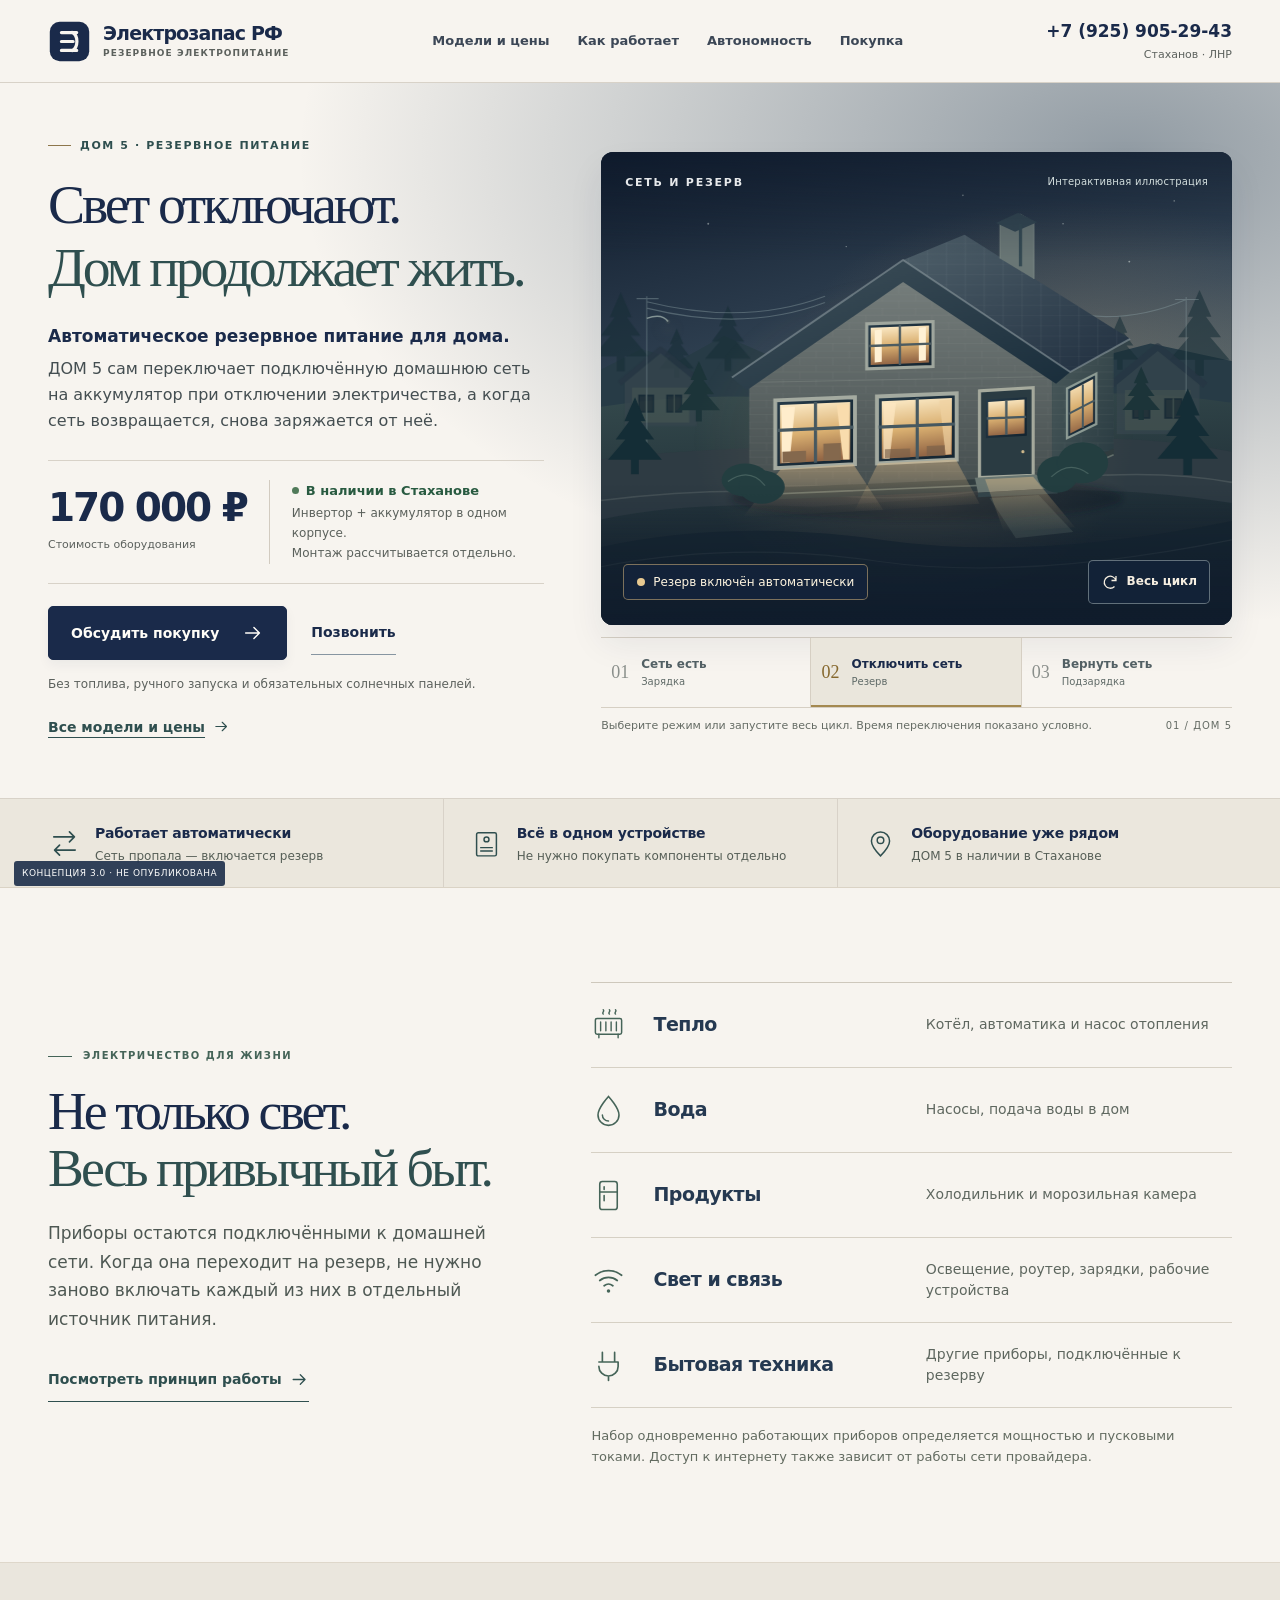
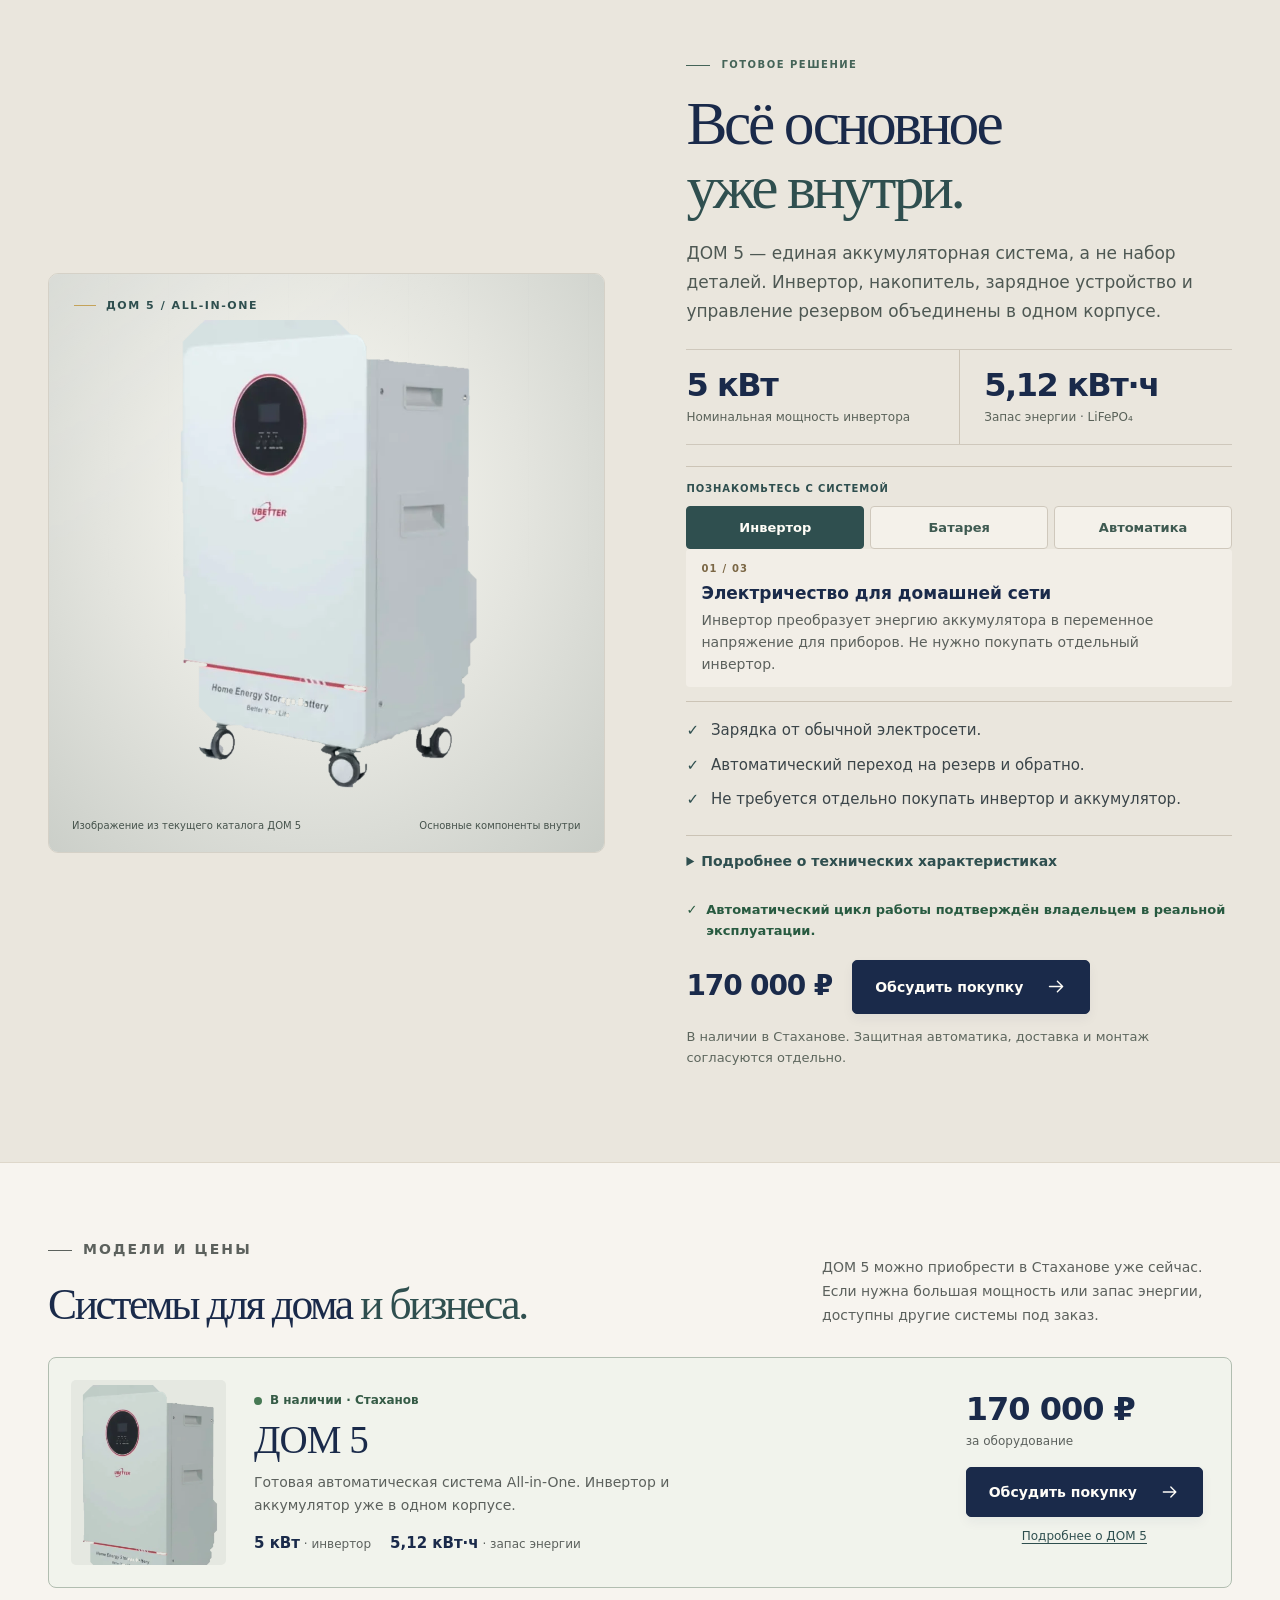
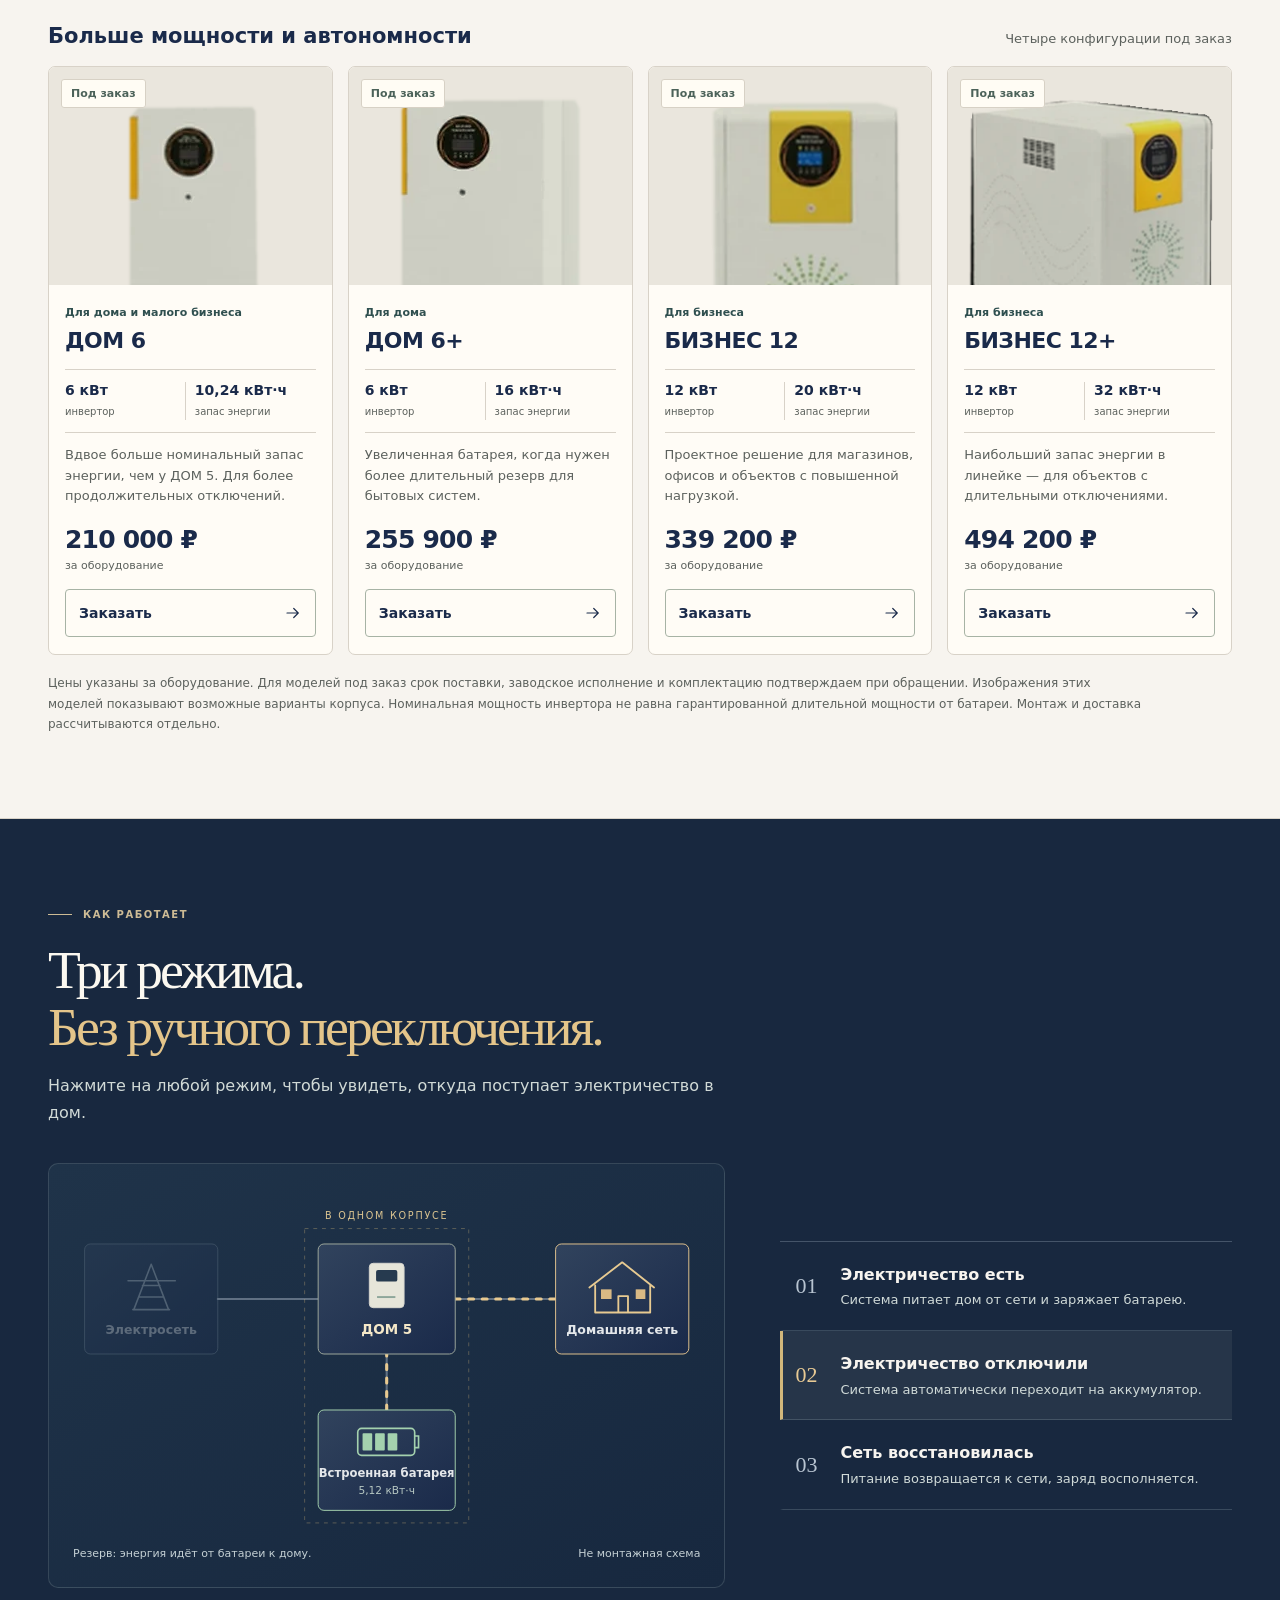
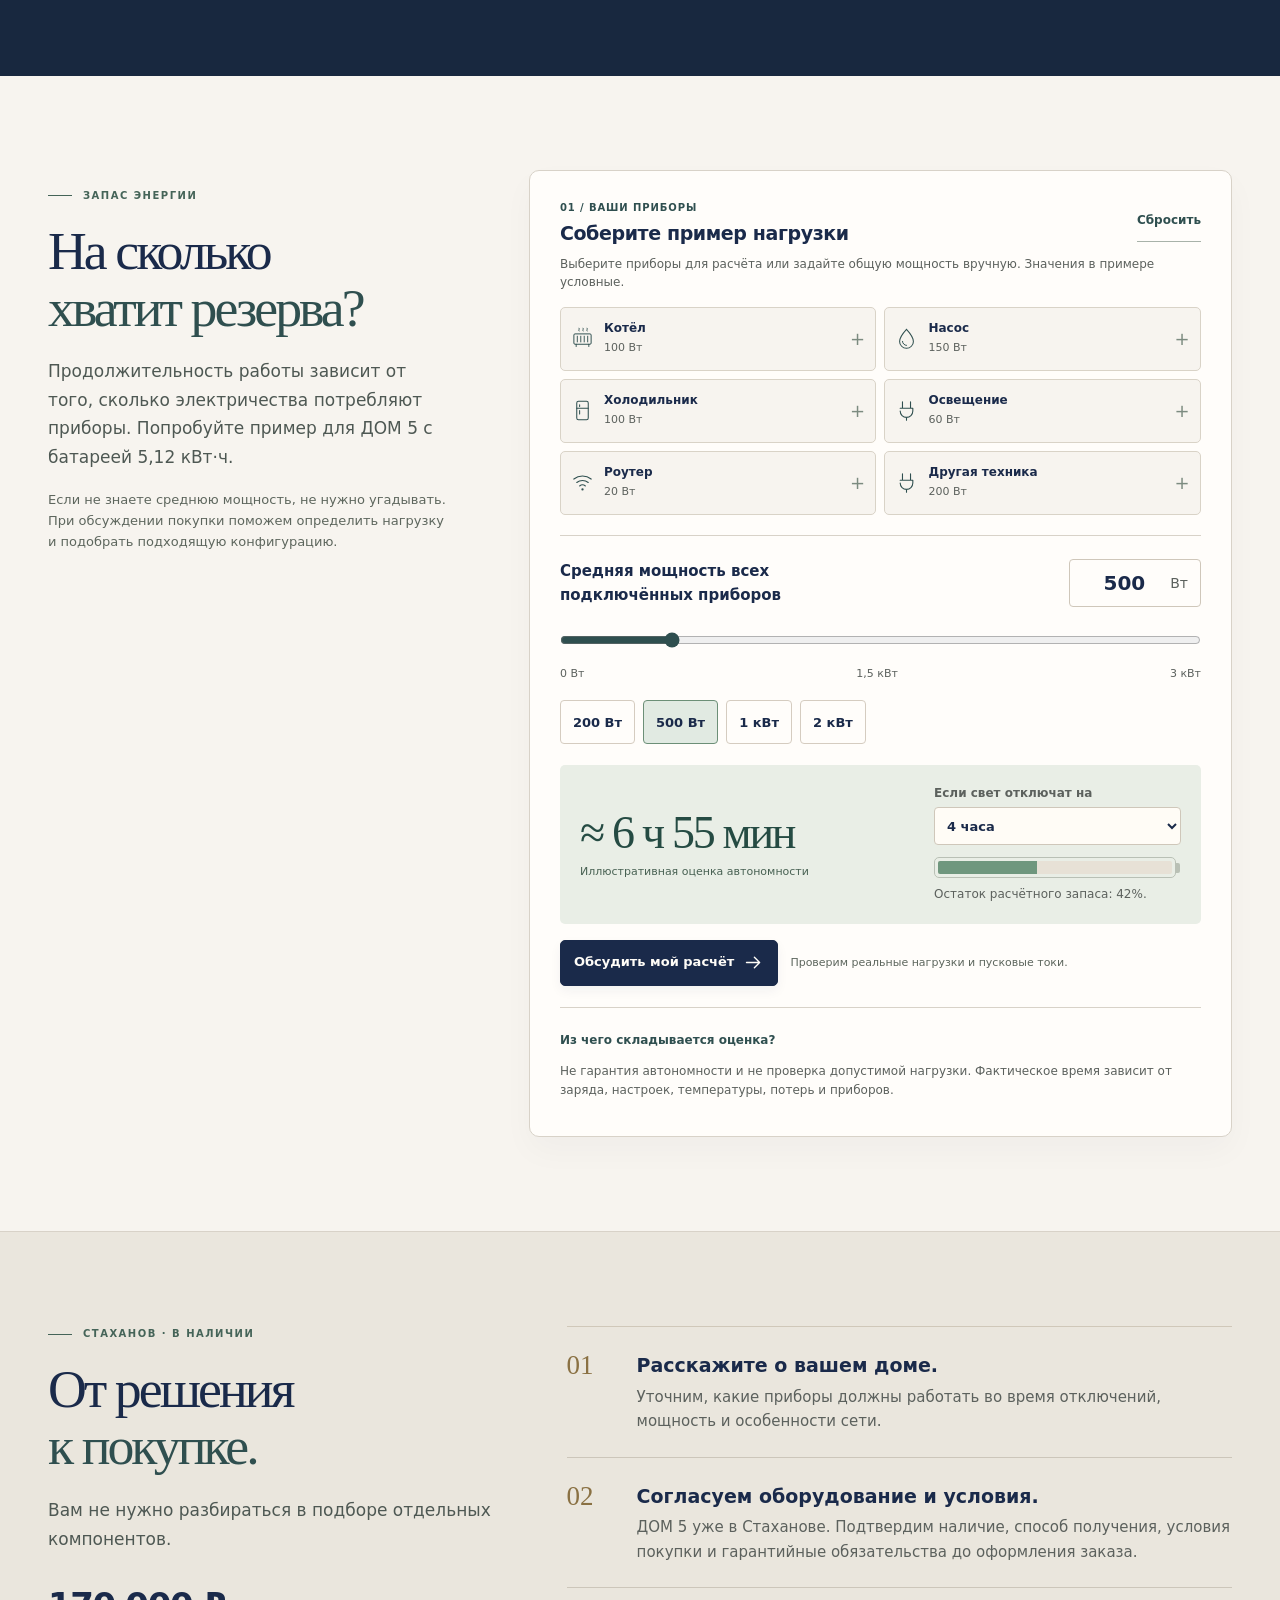
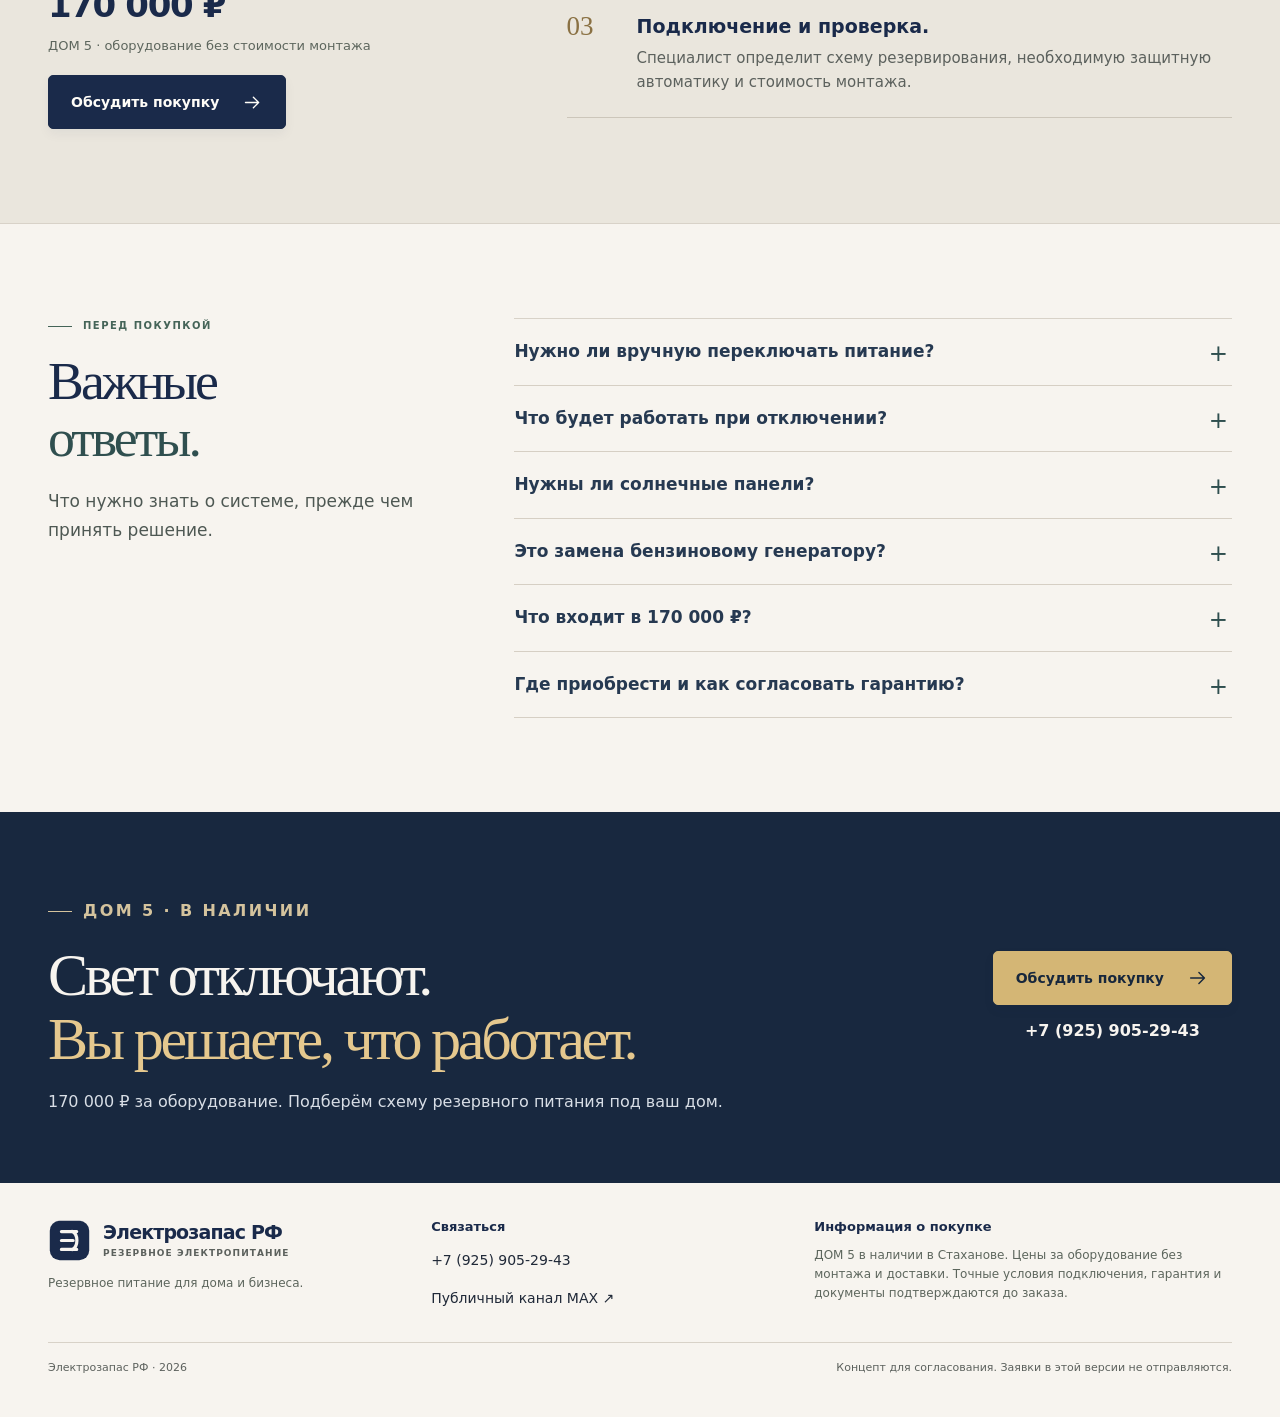
==== commit 34cea185: "Restore visible five-model catalog; DOM 5 in stock, four systems available to order" ====
--- a/design-preview-v3/index.html
+++ b/design-preview-v3/index.html
@@ -62,12 +62,43 @@
 @media(max-width:350px){.wrap{width:calc(100% - 28px)}.hero h1{font-size:36px}.offer{gap:8px}.offer-price strong{font-size:27px}.offer-info{padding-left:8px}.offer-info strong{font-size:10px}.head-contact a{font-size:11px}.brandname{font-size:14px}.brandname small{font-size:7px}.scene-title small{display:none}}
 @media(prefers-reduced-motion:reduce){*,*::before,*::after{animation:none!important;transition:none!important;scroll-behavior:auto!important}}
 
+
+/* Visible product family — DOM 5 in stock, four systems to order */
+.hero-range-link{display:inline-flex;align-items:center;gap:8px;margin-top:11px;font-size:14px;font-weight:720;color:var(--green);min-height:44px;text-decoration:underline;text-underline-offset:5px}.hero-range-link svg{flex:none}
+.catalog{padding:75px 0 83px;background:var(--cream)}
+.catalog-head{align-items:end;margin-bottom:30px}.catalog-head p{max-width:410px;line-height:1.7}.catalog-head h2 em{font-style:normal;color:var(--green)}
+.range-stock{display:grid;grid-template-columns:155px minmax(0,1fr) minmax(220px,auto);gap:28px;align-items:center;padding:22px 28px 22px 22px;border:1px solid #B1BDB0;background:#F1F3EC;border-radius:8px;margin-bottom:35px}
+.range-stock-image{display:grid;place-items:center;height:185px;overflow:hidden;background:#E5E8E1;border-radius:5px}.range-stock-image img{height:96%;max-width:95%;object-fit:contain;mix-blend-mode:multiply}
+.range-instock{font-size:12px;font-weight:760;color:#355B46;display:flex;gap:8px;align-items:center;margin:0 0 9px}.range-instock span{height:8px;width:8px;flex:none;border-radius:50%;background:#477954}
+.range-stock h3{font-family:var(--serif);font-size:39px;color:var(--navy);font-weight:400;line-height:1.1;letter-spacing:-1px;margin-bottom:9px}
+.range-stock-description{font-size:14px;color:var(--muted);max-width:475px}.range-stock-specs{display:flex;flex-wrap:wrap;gap:10px 19px;margin-top:14px;font-size:12px;color:var(--muted)}.range-stock-specs strong{font-weight:780;color:var(--navy);font-size:15px}
+.range-stock-buy{display:flex;flex-direction:column;gap:5px}.range-stock-buy>strong{font-size:32px;font-weight:790;color:var(--navy);letter-spacing:-1px;line-height:1.1;white-space:nowrap;font-variant-numeric:tabular-nums}.range-stock-buy>small{font-size:12px;color:var(--muted)}.range-stock-buy .button{margin-top:10px;min-height:48px}.range-more{font-size:12px;color:var(--green);text-decoration:underline;text-underline-offset:3px;text-align:center;min-height:32px;padding-top:5px}
+.range-order-head{display:flex;align-items:baseline;justify-content:space-between;gap:15px;margin:0 0 15px}.range-order-head h3{font-size:21px;font-weight:760;color:var(--navy)}.range-order-head>span{font-size:13px;color:var(--muted)}
+.range-grid{display:grid;grid-template-columns:repeat(4,minmax(0,1fr));gap:15px}
+.range-card{min-width:0;display:flex;flex-direction:column;border:1px solid var(--line);border-radius:7px;overflow:hidden;background:#FFFCF6;transition:border-color .2s,box-shadow .2s}
+.range-card:hover{border-color:#9FA99C;box-shadow:0 9px 26px #1A2A4A0C}
+.range-photo{height:218px;display:grid;place-items:center;position:relative;background:#EAE6DD;overflow:hidden;padding:24px 16px 10px}
+.range-photo img{width:auto;height:auto;max-width:100%;max-height:100%;object-fit:contain;mix-blend-mode:multiply}
+.range-status{position:absolute;top:12px;left:12px;background:#FFFCF4;color:#4C6259;border:1px solid #D7D1C5;border-radius:3px;padding:5px 9px;font-size:11px;font-weight:750}
+.range-body{padding:19px 16px 17px;display:flex;flex-direction:column;flex:1}
+.range-type{font-size:11px;font-weight:680;color:var(--green);margin-bottom:7px}.range-body h3{font-size:22px;font-weight:780;color:var(--navy);letter-spacing:-.55px;line-height:1.15;margin-bottom:15px}
+.range-specs{display:grid;grid-template-columns:1fr 1.17fr;gap:8px;padding:12px 0;border-block:1px solid var(--line);margin:0 0 12px}
+.range-specs>div+div{padding-left:9px;border-left:1px solid var(--line)}
+.range-specs strong{display:block;color:var(--navy);font-size:14px;white-space:nowrap;font-weight:780;line-height:1.2}.range-specs small{display:block;color:var(--muted);font-size:10px;margin-top:5px}
+.range-description{color:var(--muted);font-size:13px;line-height:1.6;margin-bottom:19px;flex:1}
+.range-buy{display:flex;flex-direction:column;gap:3px;margin-top:auto}.range-buy>strong{color:var(--navy);font-size:25px;line-height:1.1;font-weight:790;letter-spacing:-.8px;white-space:nowrap;font-variant-numeric:tabular-nums}.range-buy>small{font-size:11px;color:var(--muted)}
+.range-button{margin-top:12px;min-height:48px;border-radius:4px;display:flex;align-items:center;justify-content:space-between;gap:10px;padding:11px 13px;border:1px solid #A7B3A5;background:transparent;color:var(--navy);font-size:14px;font-weight:760;text-align:left;transition:background .18s,border-color .18s}.range-button:hover{background:#E7EDE4;border-color:#547463}.range-button svg{flex:none}
+.range-note{max-width:1100px;color:var(--muted);font-size:12px;line-height:1.7;margin-top:18px}
+@media(max-width:1080px){.range-grid{grid-template-columns:repeat(2,minmax(0,1fr))}.range-photo{height:245px}.range-stock{grid-template-columns:130px minmax(0,1fr) auto;gap:20px}.range-stock-buy .button{font-size:13px;gap:9px;padding-inline:13px}}
+@media(max-width:680px){.catalog{padding:48px 0 53px}.catalog-head{margin-bottom:24px}.range-stock{grid-template-columns:92px minmax(0,1fr);gap:15px;padding:15px;margin-bottom:28px}.range-stock-image{height:146px}.range-stock h3{font-size:30px}.range-stock-description{font-size:13px}.range-stock-specs{gap:5px;flex-direction:column;margin-top:9px}.range-stock-specs strong{font-size:13px}.range-stock-buy{grid-column:1/-1;display:grid;grid-template-columns:1fr 1fr;align-items:center;gap:3px 10px;padding-top:11px;border-top:1px solid #CCD5C9}.range-stock-buy>strong{font-size:25px}.range-stock-buy>small{grid-row:2;grid-column:1}.range-stock-buy>.button{grid-column:2;grid-row:1/3;min-width:0;margin:0;white-space:normal;font-size:12px}.range-stock-buy .range-more{grid-column:1/-1;text-align:left}.range-order-head{display:block;margin-bottom:16px}.range-order-head h3{font-size:18px;margin-bottom:4px}.range-order-head>span{font-size:12px}.range-grid{grid-template-columns:repeat(2,minmax(0,1fr));gap:9px}.range-photo{height:157px;padding:25px 9px 7px}.range-status{top:9px;left:9px;font-size:10px;padding:4px 6px}.range-body{padding:13px 10px}.range-type{font-size:10px;min-height:30px;line-height:1.35}.range-body h3{font-size:18px;margin-bottom:9px}.range-specs{grid-template-columns:1fr;gap:7px;padding:9px 0}.range-specs>div+div{padding:0;border-left:0}.range-specs>div{display:flex;align-items:baseline;justify-content:space-between;flex-wrap:wrap;gap:3px}.range-specs strong{font-size:12px}.range-specs small{font-size:10px;margin:0}.range-description{font-size:12px;line-height:1.5;margin-bottom:13px}.range-buy>strong{font-size:22px}.range-button{font-size:13px;padding:9px 9px;min-height:45px}.range-note{font-size:11px}}
+@media(max-width:360px){.range-photo{height:138px}.range-body h3{font-size:16px}.range-buy>strong{font-size:19px}.range-specs>div{display:block}.range-specs small{display:block;margin-top:3px}.range-stock{padding:13px;gap:11px}.range-stock-buy>strong{font-size:23px}}
+
 </style></head><body>
 <a class="skip" href="#main">Перейти к содержанию</a>
 <svg xmlns="http://www.w3.org/2000/svg" style="position:absolute;width:0;height:0;overflow:hidden" aria-hidden="true"><symbol id="i-arrow" viewBox="0 0 24 24"><path d="M4 12h15m-6-6 6 6-6 6" fill="none" stroke="currentColor" stroke-width="1.6" stroke-linecap="round" stroke-linejoin="round"/></symbol><symbol id="i-switch" viewBox="0 0 40 40"><path d="M7 12h25m-6-6 6 6-6 6M33 28H8m6-6-6 6 6 6" fill="none" stroke="currentColor" stroke-width="2" stroke-linecap="round" stroke-linejoin="round"/></symbol><symbol id="i-box" viewBox="0 0 40 40"><rect x="8" y="7" width="24" height="28" rx="2" fill="none" stroke="currentColor" stroke-width="1.8"/><circle cx="20" cy="15" r="3" fill="none" stroke="currentColor" stroke-width="1.8"/><path d="M13 25h14m-14 4h14" stroke="currentColor" stroke-width="1.8" stroke-linecap="round"/></symbol><symbol id="i-pin" viewBox="0 0 40 40"><path d="M20 35s-11-11-11-18a11 11 0 1 1 22 0c0 7-11 18-11 18Z" fill="none" stroke="currentColor" stroke-width="1.8"/><circle cx="20" cy="16" r="4" fill="none" stroke="currentColor" stroke-width="1.8"/></symbol><symbol id="i-heat" viewBox="0 0 40 40"><rect x="5" y="12" width="30" height="18" rx="2" fill="none" stroke="currentColor" stroke-width="1.7"/><path d="M11 16v10m6-10v10m6-10v10m6-10v10M9 30v4m22-4v4M14 7c-2-2 2-3 0-5M21 7c-2-2 2-3 0-5M28 7c-2-2 2-3 0-5" fill="none" stroke="currentColor" stroke-width="1.6" stroke-linecap="round"/></symbol><symbol id="i-water" viewBox="0 0 40 40"><path d="M20 4S8 17 8 25a12 12 0 1 0 24 0C32 17 20 4 20 4Z" fill="none" stroke="currentColor" stroke-width="1.8"/><path d="M13 25a7 7 0 0 0 7 7" fill="none" stroke="currentColor" stroke-width="1.7" stroke-linecap="round"/></symbol><symbol id="i-fridge" viewBox="0 0 40 40"><rect x="10" y="4" width="20" height="32" rx="3" fill="none" stroke="currentColor" stroke-width="1.8"/><path d="M10 16h20m-15-6v3m0 7v6" stroke="currentColor" stroke-width="1.8" stroke-linecap="round"/></symbol><symbol id="i-wifi" viewBox="0 0 40 40"><path d="M5 14a24 24 0 0 1 30 0M10 20a16 16 0 0 1 20 0M15 26a8 8 0 0 1 10 0" fill="none" stroke="currentColor" stroke-width="1.9" stroke-linecap="round"/><circle cx="20" cy="32" r="2" fill="currentColor"/></symbol><symbol id="i-plug" viewBox="0 0 40 40"><path d="M13 5v11m14-11v11M9 16h22v5a11 11 0 0 1-11 11v5M9 21a11 11 0 0 0 11 11" stroke="currentColor" fill="none" stroke-width="1.9" stroke-linecap="round" stroke-linejoin="round"/></symbol></svg>
-<header class="header"><div class="wrap head"><a href="#main" class="brand" aria-label="Электрозапас РФ — на главную"><svg class="mark" viewBox="0 0 48 48" aria-hidden="true"><rect x="2" y="2" width="44" height="44" rx="11" fill="#1A2A4A"/><path d="M15 14H32M15 24H28M15 34H32M27 14C34 17 34 31 27 34" stroke="#F7F4EF" stroke-width="3.6" stroke-linecap="round" fill="none"/></svg><span class="brandname">Электрозапас РФ<small>РЕЗЕРВНОЕ ЭЛЕКТРОПИТАНИЕ</small></span></a><nav class="nav" aria-label="Разделы"><a href="#product">ДОМ 5</a><a href="#principle">Как работает</a><a href="#runtime">Автономность</a><a href="#purchase">Покупка</a></nav><div class="head-contact"><a href="tel:+79259052943">+7 (925) 905-29-43</a><small>Стаханов · ЛНР</small></div></div><div class="read-progress" aria-hidden="true"><span id="readingProgress"></span></div></header>
+<header class="header"><div class="wrap head"><a href="#main" class="brand" aria-label="Электрозапас РФ — на главную"><svg class="mark" viewBox="0 0 48 48" aria-hidden="true"><rect x="2" y="2" width="44" height="44" rx="11" fill="#1A2A4A"/><path d="M15 14H32M15 24H28M15 34H32M27 14C34 17 34 31 27 34" stroke="#F7F4EF" stroke-width="3.6" stroke-linecap="round" fill="none"/></svg><span class="brandname">Электрозапас РФ<small>РЕЗЕРВНОЕ ЭЛЕКТРОПИТАНИЕ</small></span></a><nav class="nav" aria-label="Разделы"><a href="#catalog">Модели и цены</a><a href="#principle">Как работает</a><a href="#runtime">Автономность</a><a href="#purchase">Покупка</a></nav><div class="head-contact"><a href="tel:+79259052943">+7 (925) 905-29-43</a><small>Стаханов · ЛНР</small></div></div><div class="read-progress" aria-hidden="true"><span id="readingProgress"></span></div></header>
 <main id="main">
-<section class="hero" aria-labelledby="hero-title"><div class="wrap hero-inner"><div class="hero-copy"><p class="kicker">ДОМ 5 · РЕЗЕРВНОЕ ПИТАНИЕ</p><h1 id="hero-title">Свет отключают.<em>Дом продолжает жить.</em></h1><p class="hero-description"><strong>Автоматическое резервное питание для дома.</strong> ДОМ 5 сам переключает подключённую домашнюю сеть на аккумулятор при отключении электричества, а когда сеть возвращается, снова заряжается от неё.</p><div class="offer" id="heroOffer"><div class="offer-price"><strong>170 000 ₽</strong><span>Стоимость оборудования</span></div><div class="offer-info"><strong><span class="available-dot"></span>В наличии в Стаханове</strong>Инвертор + аккумулятор в одном корпусе.<br>Монтаж рассчитывается отдельно.</div></div><div class="hero-actions"><button class="button" data-buy="ДОМ 5">Обсудить покупку <svg width="22" height="22" aria-hidden="true"><use href="#i-arrow"/></svg></button><a class="link" href="tel:+79259052943">Позвонить</a></div><p class="hero-mini">Без топлива, ручного запуска и обязательных солнечных панелей.</p></div>
+<section class="hero" aria-labelledby="hero-title"><div class="wrap hero-inner"><div class="hero-copy"><p class="kicker">ДОМ 5 · РЕЗЕРВНОЕ ПИТАНИЕ</p><h1 id="hero-title">Свет отключают.<em>Дом продолжает жить.</em></h1><p class="hero-description"><strong>Автоматическое резервное питание для дома.</strong> ДОМ 5 сам переключает подключённую домашнюю сеть на аккумулятор при отключении электричества, а когда сеть возвращается, снова заряжается от неё.</p><div class="offer" id="heroOffer"><div class="offer-price"><strong>170 000 ₽</strong><span>Стоимость оборудования</span></div><div class="offer-info"><strong><span class="available-dot"></span>В наличии в Стаханове</strong>Инвертор + аккумулятор в одном корпусе.<br>Монтаж рассчитывается отдельно.</div></div><div class="hero-actions"><button class="button" data-buy="ДОМ 5">Обсудить покупку <svg width="22" height="22" aria-hidden="true"><use href="#i-arrow"/></svg></button><a class="link" href="tel:+79259052943">Позвонить</a></div><p class="hero-mini">Без топлива, ручного запуска и обязательных солнечных панелей.</p><a href="#catalog" class="hero-range-link">Все модели и цены <svg width="17" height="17" aria-hidden="true"><use href="#i-arrow"/></svg></a></div>
 <div class="visual"><div class="scene" id="houseScene" data-stage="grid"><div class="scene-title"><strong>Сеть и резерв</strong><small>Интерактивная иллюстрация</small></div><svg class="scene-art" viewBox="0 0 800 600" preserveAspectRatio="xMidYMid slice" role="img" aria-label="Условная архитектурная иллюстрация: дома в сумерках, при отключении сети дом с резервным питанием остаётся освещённым" xmlns="http://www.w3.org/2000/svg">
 <defs>
  <linearGradient id="eSky" x1="0" y1="0" x2=".35" y2="1"><stop stop-color="#101C2D"/><stop offset=".54" stop-color="#354758"/><stop offset="1" stop-color="#75807B"/></linearGradient>
@@ -143,6 +174,13 @@
 <section class="section" id="benefits"><div class="wrap need-layout"><div class="need-intro"><p class="kicker">ЭЛЕКТРИЧЕСТВО ДЛЯ ЖИЗНИ</p><h2>Не только свет.<br><em>Весь привычный быт.</em></h2><p class="sub">Приборы остаются подключёнными к домашней сети. Когда она переходит на резерв, не нужно заново включать каждый из них в отдельный источник питания.</p><a class="link" href="#principle">Посмотреть принцип работы <svg width="19" height="19" aria-hidden="true"><use href="#i-arrow"/></svg></a></div><div><div class="need-list"><div class="need-item"><svg aria-hidden="true"><use href="#i-heat"/></svg><strong>Тепло</strong><p>Котёл, автоматика и насос отопления</p></div><div class="need-item"><svg aria-hidden="true"><use href="#i-water"/></svg><strong>Вода</strong><p>Насосы, подача воды в дом</p></div><div class="need-item"><svg aria-hidden="true"><use href="#i-fridge"/></svg><strong>Продукты</strong><p>Холодильник и морозильная камера</p></div><div class="need-item"><svg aria-hidden="true"><use href="#i-wifi"/></svg><strong>Свет и связь</strong><p>Освещение, роутер, зарядки, рабочие устройства</p></div><div class="need-item"><svg aria-hidden="true"><use href="#i-plug"/></svg><strong>Бытовая техника</strong><p>Другие приборы, подключённые к резерву</p></div></div><p class="need-note">Набор одновременно работающих приборов определяется мощностью и пусковыми токами. Доступ к интернету также зависит от работы сети провайдера.</p></div></div></section>
 <section id="product" class="section product-section"><div class="wrap product-layout"><div class="product-art" id="productArt"><div class="art-label">ДОМ 5 / ALL-IN-ONE</div><svg class="product-fallback" viewBox="0 0 410 500" role="img" aria-label="Схематичный силуэт ДОМ 5 с круглой панелью и колёсами" xmlns="http://www.w3.org/2000/svg"><defs><linearGradient id="pfFront" x1="0" y1="0" x2="1" y2="1"><stop stop-color="#FCFCF8"/><stop offset="1" stop-color="#D7DFDE"/></linearGradient><linearGradient id="pfSide" x1="0" y1="0" x2="1" y2=".8"><stop stop-color="#C7CECC"/><stop offset="1" stop-color="#99A6A7"/></linearGradient><linearGradient id="pfWheel" x2="1" y2="1"><stop stop-color="#7B858A"/><stop offset="1" stop-color="#283642"/></linearGradient><radialGradient id="pfShade"><stop stop-color="#1A2A4A" stop-opacity=".25"/><stop offset="1" stop-color="#1A2A4A" stop-opacity="0"/></radialGradient></defs><ellipse cx="208" cy="463" rx="175" ry="22" fill="url(#pfShade)"/><g stroke="#4B555B" stroke-width="3" fill="url(#pfWheel)"><ellipse cx="105" cy="436" rx="20" ry="27"/><ellipse cx="238" cy="453" rx="24" ry="29"/><ellipse cx="328" cy="427" rx="19" ry="25"/></g><g fill="#D9E0DD" stroke="#8A9698" stroke-width="2"><ellipse cx="109" cy="437" rx="12" ry="18"/><ellipse cx="242" cy="454" rx="15" ry="20"/><ellipse cx="330" cy="427" rx="11" ry="16"/></g><path d="M245 39 345 62Q356 65 356 77V402L248 435Z" fill="url(#pfSide)" stroke="#9CA7A9" stroke-width="1.1"/><path d="M68 51 150 17 343 57Q350 60 353 69L245 90Z" fill="#E3E8E4" stroke="#BBC7C3" stroke-width="1"/><path d="M69 45 230 42Q251 42 253 64V416Q253 434 235 437L69 414Q52 412 52 395V64Q52 48 69 45Z" fill="url(#pfFront)" stroke="#BAC4C4" stroke-width="1.6"/><path d="M60 62V396Q60 405 69 406" fill="none" stroke="#FFFFFF" stroke-opacity=".85" stroke-width="2"/><ellipse cx="153" cy="131" rx="48" ry="56" fill="#25313B" stroke="#A65C62" stroke-width="2"/><rect x="134" y="111" width="38" height="25" rx="3" fill="#40535B"/><path d="M137 150h7m7 0h7m7 0h7m-31 9h7m7 0h7m7 0h7" stroke="#A5B2B4" stroke-linecap="round" stroke-width="2" opacity=".55"/><path d="M286 122 332 133V159L286 150ZM286 244 332 254V282L286 273Z" fill="#9DA9AA" stroke="#BFC9C5" stroke-width="2"/><path d="M288 125 330 135V144L288 136ZM288 247 330 257V265L288 257Z" fill="#65777B"/><path d="M56 359 250 383" stroke="#A85C61" stroke-width="3"/><path d="M56 366 250 390" stroke="#FFFFFF" stroke-opacity=".5" stroke-width="1"/><path d="M261 94V405M349 90V391" stroke="#A1AEAD" stroke-width="1" opacity=".6"/><g fill="#718083"><circle cx="265" cy="106" r="2.5"/><circle cx="344" cy="124" r="2.5"/><circle cx="265" cy="390" r="2.5"/><circle cx="344" cy="377" r="2.5"/></g></svg><img class="actual-image" id="actualProduct" data-src="https://technologiesrf.github.io/elektrozapas-rf-max/assets/home5.webp" alt="Изображение ДОМ 5 из действующего каталога" width="547" height="840" decoding="async"><div class="art-caption"><span id="photoCaption">Схематичный вид · оригинальное фото из каталога загрузится при доступе к сети</span><span>Основные компоненты внутри</span></div></div><div class="product-copy"><p class="kicker">ГОТОВОЕ РЕШЕНИЕ</p><h2>Всё основное<br><em>уже внутри.</em></h2><p class="sub">ДОМ 5 — единая аккумуляторная система, а не набор деталей. Инвертор, накопитель, зарядное устройство и управление резервом объединены в одном корпусе.</p><div class="product-metrics"><div class="metric"><strong>5 кВт</strong><span>Номинальная мощность инвертора</span></div><div class="metric"><strong>5,12 кВт·ч</strong><span>Запас энергии · LiFePO₄</span></div></div><div class="component-explorer" aria-label="Что входит в систему"><p class="component-label">Познакомьтесь с системой</p><div class="component-tabs" role="group" aria-label="Основные компоненты"><button type="button" data-part="inverter" aria-pressed="true">Инвертор</button><button type="button" data-part="battery" aria-pressed="false">Батарея</button><button type="button" data-part="control" aria-pressed="false">Автоматика</button></div><div class="component-description" aria-live="polite"><span class="part-index" id="partIndex">01 / 03</span><strong id="partTitle">Электричество для домашней сети</strong><p id="partText">Инвертор преобразует энергию аккумулятора в переменное напряжение для приборов. Не нужно покупать отдельный инвертор.</p></div></div>
 <ul class="product-points"><li><span class="check">✓</span>Зарядка от обычной электросети.</li><li><span class="check">✓</span>Автоматический переход на резерв и обратно.</li><li><span class="check">✓</span>Не требуется отдельно покупать инвертор и аккумулятор.</li></ul><details class="technical"><summary>Подробнее о технических характеристиках</summary><dl><dt>Инвертор</dt><dd>5 кВт, номинал</dd><dt>Аккумулятор</dt><dd>LiFePO₄, 5,12 кВт·ч</dd><dt>Напряжение на выходе</dt><dd>220/230 В, инверторный режим</dd><dt>Форма выходного напряжения</dt><dd>Заявлена чистая синусоида</dd><dt>Управление</dt><dd>Автоматическое переключение, зарядка, BMS</dd><dt>Солнечные панели</dt><dd>Дополнительная опция, по совместимости</dd></dl><p class="small">Длительная мощность от аккумулятора, конкретные защитные параметры и совместимость уточняются для схемы подключения.</p></details><p class="proof-note"><span aria-hidden="true">✓</span> Автоматический цикл работы подтверждён владельцем в реальной эксплуатации.</p><div class="product-buyline"><span class="price">170 000 ₽</span><button class="button button-dark" data-buy="ДОМ 5">Обсудить покупку <svg width="21" height="21" aria-hidden="true"><use href="#i-arrow"/></svg></button></div><p class="small">В наличии в Стаханове. Защитная автоматика, доставка и монтаж согласуются отдельно.</p></div></div></section>
+<section class="catalog" id="catalog" aria-labelledby="catalogTitle"><div class="wrap">
+<div class="catalog-head"><div><p class="kicker">МОДЕЛИ И ЦЕНЫ</p><h2 id="catalogTitle">Системы для дома <em>и бизнеса.</em></h2></div><p>ДОМ 5 можно приобрести в Стаханове уже сейчас. Если нужна большая мощность или запас энергии, доступны другие системы под заказ.</p></div>
+<article class="range-stock"><div class="range-stock-image"><img src="../assets/home5.webp" loading="lazy" decoding="async" alt="Система ДОМ 5 из каталога"></div><div class="range-stock-copy"><p class="range-instock"><span></span> В наличии · Стаханов</p><h3>ДОМ 5</h3><p class="range-stock-description">Готовая автоматическая система All-in-One. Инвертор и аккумулятор уже в одном корпусе.</p><div class="range-stock-specs"><span><strong>5 кВт</strong> · инвертор</span><span><strong>5,12 кВт·ч</strong> · запас энергии</span></div></div><div class="range-stock-buy"><strong>170 000 ₽</strong><small>за оборудование</small><button class="button button-dark" type="button" data-buy="ДОМ 5">Обсудить покупку <svg width="20" height="20" aria-hidden="true"><use href="#i-arrow"/></svg></button><a class="range-more" href="#product">Подробнее о ДОМ 5</a></div></article>
+<div class="range-order-head"><h3>Больше мощности и автономности</h3><span>Четыре конфигурации под заказ</span></div>
+<div class="range-grid" id="catalogRows"><article class="range-card"><div class="range-photo"><img src="../assets/home6.webp" loading="lazy" decoding="async" alt="Вариант внешнего исполнения системы ДОМ 6"><span class="range-status">Под заказ</span></div><div class="range-body"><p class="range-type">Для дома и малого бизнеса</p><h3>ДОМ 6</h3><div class="range-specs"><div><strong>6 кВт</strong><small>инвертор</small></div><div><strong>10,24 кВт·ч</strong><small>запас энергии</small></div></div><p class="range-description">Вдвое больше номинальный запас энергии, чем у ДОМ 5. Для более продолжительных отключений.</p><div class="range-buy"><strong>210 000 ₽</strong><small>за оборудование</small><button type="button" class="range-button" data-buy="ДОМ 6">Заказать <svg width="18" height="18" aria-hidden="true"><use href="#i-arrow"/></svg></button></div></div></article><article class="range-card"><div class="range-photo"><img src="../assets/home6plus.webp" loading="lazy" decoding="async" alt="Вариант внешнего исполнения системы ДОМ 6+"><span class="range-status">Под заказ</span></div><div class="range-body"><p class="range-type">Для дома</p><h3>ДОМ 6+</h3><div class="range-specs"><div><strong>6 кВт</strong><small>инвертор</small></div><div><strong>16 кВт·ч</strong><small>запас энергии</small></div></div><p class="range-description">Увеличенная батарея, когда нужен более длительный резерв для бытовых систем.</p><div class="range-buy"><strong>255 900 ₽</strong><small>за оборудование</small><button type="button" class="range-button" data-buy="ДОМ 6+">Заказать <svg width="18" height="18" aria-hidden="true"><use href="#i-arrow"/></svg></button></div></div></article><article class="range-card"><div class="range-photo"><img src="../assets/business12.webp" loading="lazy" decoding="async" alt="Вариант внешнего исполнения системы БИЗНЕС 12"><span class="range-status">Под заказ</span></div><div class="range-body"><p class="range-type">Для бизнеса</p><h3>БИЗНЕС 12</h3><div class="range-specs"><div><strong>12 кВт</strong><small>инвертор</small></div><div><strong>20 кВт·ч</strong><small>запас энергии</small></div></div><p class="range-description">Проектное решение для магазинов, офисов и объектов с повышенной нагрузкой.</p><div class="range-buy"><strong>339 200 ₽</strong><small>за оборудование</small><button type="button" class="range-button" data-buy="БИЗНЕС 12">Заказать <svg width="18" height="18" aria-hidden="true"><use href="#i-arrow"/></svg></button></div></div></article><article class="range-card"><div class="range-photo"><img src="../assets/business12plus.webp" loading="lazy" decoding="async" alt="Вариант внешнего исполнения системы БИЗНЕС 12+"><span class="range-status">Под заказ</span></div><div class="range-body"><p class="range-type">Для бизнеса</p><h3>БИЗНЕС 12+</h3><div class="range-specs"><div><strong>12 кВт</strong><small>инвертор</small></div><div><strong>32 кВт·ч</strong><small>запас энергии</small></div></div><p class="range-description">Наибольший запас энергии в линейке — для объектов с длительными отключениями.</p><div class="range-buy"><strong>494 200 ₽</strong><small>за оборудование</small><button type="button" class="range-button" data-buy="БИЗНЕС 12+">Заказать <svg width="18" height="18" aria-hidden="true"><use href="#i-arrow"/></svg></button></div></div></article></div>
+<p class="range-note">Цены указаны за оборудование. Для моделей под заказ срок поставки, заводское исполнение и комплектацию подтверждаем при обращении. Изображения этих моделей показывают возможные варианты корпуса. Номинальная мощность инвертора не равна гарантированной длительной мощности от батареи. Монтаж и доставка рассчитываются отдельно.</p>
+</div></section>
 <section class="flow-section" id="principle"><div class="wrap"><div class="section-heading"><p class="kicker">КАК РАБОТАЕТ</p><h2>Три режима.<br><em>Без ручного переключения.</em></h2><p class="sub">Нажмите на любой режим, чтобы увидеть, откуда поступает электричество в дом.</p></div><div class="flow-layout"><div class="flow-panel"><svg id="flowSvg" class="flow-svg" data-mode="backup" viewBox="0 0 650 360" role="img" aria-label="Схематичный поток энергии: сеть, система ДОМ 5, встроенный аккумулятор и дом"><defs><linearGradient id="nbody" x2="1" y2="1"><stop stop-color="#31435D"/><stop offset="1" stop-color="#1A2A4A"/></linearGradient></defs><g class="wire"><path d="M150 115H254"/><path d="M396 115H500"/><path d="M325 169V230"/></g><g><path class="activewire to-grid" d="M150 115H254"/><path class="activewire to-home" d="M396 115H500"/><path class="activewire to-battery" d="M325 169V230"/><path class="activewire from-battery" d="M325 230V169"/></g><g class="node-grid"><rect class="outer" x="12" y="58" width="138" height="114" rx="6" fill="url(#nbody)" stroke="#788A9A"/><path d="M81 79 63 126m18-47 18 47M72 101h18M68 113h26M62 126h38M57 96h49" fill="none" stroke="#B8C6D0" stroke-width="1.6" stroke-linecap="round"/><text x="81" y="151" fill="#E4E7EA" text-anchor="middle" font-size="13" font-weight="600">Электросеть</text></g><g class="node-inverter"><rect class="outer" x="254" y="58" width="142" height="114" rx="6" fill="url(#nbody)" stroke="#9FA99D"/><rect x="307" y="78" width="36" height="46" rx="4" fill="#E6E5D9" stroke="#D8D7D0"/><rect x="314" y="85" width="22" height="12" rx="2" fill="#263A4F"/><path d="M315 113h19" stroke="#8EA69A" stroke-width="2"/><text x="325" y="151" fill="#F5E8C8" text-anchor="middle" font-size="14" font-weight="700">ДОМ 5</text></g><g class="node-home"><rect class="outer" x="500" y="58" width="138" height="114" rx="6" fill="url(#nbody)" stroke="#9FA99D"/><path d="M535 103 569 77 602 103M541 101v28h57v-28M565 129v-17h10v17" stroke="#E7CA91" fill="none" stroke-width="1.9" stroke-linecap="round" stroke-linejoin="round"/><rect x="547" y="105" width="11" height="10" fill="#D9B984"/><rect x="583" y="105" width="10" height="10" fill="#D9B984"/><text x="569" y="151" fill="#E4E7EA" text-anchor="middle" font-size="13" font-weight="600">Домашняя сеть</text></g><g class="node-battery"><rect class="outer" x="254" y="230" width="142" height="104" rx="6" fill="url(#nbody)" stroke="#9FA99D"/><rect x="295" y="249" width="59" height="28" rx="4" fill="none" stroke="#A4D1AE" stroke-width="1.7"/><path d="M354 257h4v12h-4" stroke="#A4D1AE" fill="none" stroke-width="1.7"/><rect x="300" y="254" width="10" height="18" rx="1" fill="#A4D1AE"/><rect x="313" y="254" width="10" height="18" rx="1" fill="#A4D1AE"/><rect x="326" y="254" width="10" height="18" rx="1" fill="#A4D1AE"/><text x="325" y="299" text-anchor="middle" fill="#E4E7EA" font-size="12" font-weight="600">Встроенная батарея</text><text x="325" y="317" text-anchor="middle" fill="#B6C7C2" font-size="11">5,12 кВт·ч</text></g><path d="M240 42H410V347H240Z" stroke="#D4B77C" stroke-opacity=".35" stroke-dasharray="4 5" fill="none"/><text x="325" y="32" text-anchor="middle" fill="#DCC591" font-size="10" letter-spacing="1.8">В ОДНОМ КОРПУСЕ</text></svg><div class="flow-caption"><span id="flowStatus" aria-live="polite">Резерв: энергия идёт от батареи к дому.</span><span>Не монтажная схема</span></div></div><div class="flow-tabs" aria-label="Режимы работы"><button class="flow-tab" data-mode="grid" aria-pressed="false"><span>01</span><div><strong>Электричество есть</strong><small>Система питает дом от сети и заряжает батарею.</small></div></button><button class="flow-tab" data-mode="backup" aria-pressed="true"><span>02</span><div><strong>Электричество отключили</strong><small>Система автоматически переходит на аккумулятор.</small></div></button><button class="flow-tab" data-mode="return" aria-pressed="false"><span>03</span><div><strong>Сеть восстановилась</strong><small>Питание возвращается к сети, заряд восполняется.</small></div></button></div></div></div></section>
 <section class="section" id="runtime"><div class="wrap calc-layout"><div class="calc-copy"><p class="kicker">ЗАПАС ЭНЕРГИИ</p><h2>На сколько<br><em>хватит резерва?</em></h2><p class="sub">Продолжительность работы зависит от того, сколько электричества потребляют приборы. Попробуйте пример для ДОМ 5 с батареей 5,12 кВт·ч.</p><p class="small">Если не знаете среднюю мощность, не нужно угадывать. При обсуждении покупки поможем определить нагрузку и подобрать подходящую конфигурацию.</p></div><div class="calc"><div class="scenario-picker"><div class="scenario-head"><div><p class="component-label">01 / ВАШИ ПРИБОРЫ</p><h3>Соберите пример нагрузки</h3></div><button class="reset-scenario" id="resetScenario" type="button">Сбросить</button></div><p class="scenario-intro">Выберите приборы для расчёта или задайте общую мощность вручную. Значения в примере условные.</p><div class="appliance-grid" role="group" aria-label="Примерный набор приборов">
 <button type="button" class="appliance-choice" data-watt="100" data-appliance="Котёл" aria-pressed="false"><svg aria-hidden="true"><use href="#i-heat"/></svg><span><strong>Котёл</strong><small>100 Вт</small></span><span class="select-mark" aria-hidden="true">+</span></button>
@@ -153,7 +191,7 @@
 <button type="button" class="appliance-choice" data-watt="200" data-appliance="Бытовая техника" aria-pressed="false"><svg aria-hidden="true"><use href="#i-plug"/></svg><span><strong>Другая техника</strong><small>200 Вт</small></span><span class="select-mark" aria-hidden="true">+</span></button>
 </div></div><div class="calc-top"><label for="loadNumber">Средняя мощность всех подключённых приборов</label><div class="watt-box"><input type="number" id="loadNumber" value="500" min="0" max="3000" step="10" inputmode="numeric" aria-label="Средняя нагрузка в ваттах"><span>Вт</span></div></div><input type="range" id="loadRange" min="0" max="3000" step="10" value="500" aria-label="Средняя нагрузка"><div class="scale"><span>0 Вт</span><span>1,5 кВт</span><span>3 кВт</span></div><div class="presets"><button class="preset" data-watt="200" aria-pressed="false">200 Вт</button><button class="preset" data-watt="500" aria-pressed="true">500 Вт</button><button class="preset" data-watt="1000" aria-pressed="false">1 кВт</button><button class="preset" data-watt="2000" aria-pressed="false">2 кВт</button></div><div class="calc-result"><div><strong id="timeResult" aria-live="polite">≈ 7 ч</strong><span class="result-label">Иллюстративная оценка автономности</span></div><div class="battery-projection"><label for="outageHours">Если свет отключат на</label><select id="outageHours" aria-label="Продолжительность отключения"><option value="2">2 часа</option><option value="4" selected>4 часа</option><option value="6">6 часов</option><option value="8">8 часов</option><option value="12">12 часов</option></select><div class="battery-meter" role="progressbar" id="batteryMeter" aria-label="Расчётный остаток доступного запаса" aria-valuemin="0" aria-valuemax="100" aria-valuenow="43"><div class="energy-bar"><div class="energy-fill" id="energyFill" style="width:43%"></div></div></div><p class="energy-copy" id="energyCopy">Ориентир остатка энергии через 4 часа.</p></div></div><div class="calc-cta-row"><button class="button button-dark" type="button" data-buy="ДОМ 5" data-calc-lead>Обсудить мой расчёт <svg aria-hidden="true" width="21" height="21"><use href="#i-arrow"/></svg></button><span class="small">Проверим реальные нагрузки и пусковые токи.</span></div><div class="calc-explain"><details><summary>Из чего складывается оценка?</summary><p>Для примера взяты 80% используемой ёмкости, 90% эффективности преобразования и условное собственное потребление 30 Вт: 5,12 × 0,8 × 0,9 ÷ (нагрузка в кВт + 0,03). Эти допущения не измерены на вашем экземпляре.</p></details><p>Не гарантия автономности и не проверка допустимой нагрузки. Фактическое время зависит от заряда, настроек, температуры, потерь и приборов.</p></div></div></div></section>
 <section class="section purchase" id="purchase"><div class="wrap purchase-layout"><div><p class="kicker">СТАХАНОВ · В НАЛИЧИИ</p><h2>От решения<br><em>к покупке.</em></h2><p class="sub">Вам не нужно разбираться в подборе отдельных компонентов.</p><div class="stock-offer"><div class="price">170 000 ₽</div><p class="small">ДОМ 5 · оборудование без стоимости монтажа</p><button class="button button-dark" data-buy="ДОМ 5">Обсудить покупку <svg width="21" height="21" aria-hidden="true"><use href="#i-arrow"/></svg></button></div></div><div class="purchase-list"><div class="purchase-row"><span class="num">01</span><div><strong>Расскажите о вашем доме.</strong><p>Уточним, какие приборы должны работать во время отключений, мощность и особенности сети.</p></div></div><div class="purchase-row"><span class="num">02</span><div><strong>Согласуем оборудование и условия.</strong><p>ДОМ 5 уже в Стаханове. Подтвердим наличие, способ получения, условия покупки и гарантийные обязательства до оформления заказа.</p></div></div><div class="purchase-row"><span class="num">03</span><div><strong>Подключение и проверка.</strong><p>Специалист определит схему резервирования, необходимую защитную автоматику и стоимость монтажа.</p></div></div></div></div></section>
-<section class="catalog" id="catalog"><div class="wrap"><div class="catalog-head"><div><p class="kicker">КАТАЛОГ</p><h2>Если нужно больше энергии.</h2></div><p>Основное предложение сейчас — ДОМ 5. Другие системы подбираются по запросу; наличие уточняется.</p></div><details class="catalog-details"><summary>Посмотреть другие конфигурации (4)</summary><div id="catalogRows"><div class="catalog-row"><strong>ДОМ 6</strong><span>6 кВт / 10,24 кВт·ч</span><b>210 000 ₽</b><button data-buy="ДОМ 6">Уточнить</button></div><div class="catalog-row"><strong>ДОМ 6+</strong><span>6 кВт / 16 кВт·ч</span><b>255 900 ₽</b><button data-buy="ДОМ 6+">Уточнить</button></div><div class="catalog-row"><strong>БИЗНЕС 12</strong><span>12 кВт / 20 кВт·ч</span><b>339 200 ₽</b><button data-buy="БИЗНЕС 12">Уточнить</button></div><div class="catalog-row"><strong>БИЗНЕС 12+</strong><span>12 кВт / 32 кВт·ч</span><b>494 200 ₽</b><button data-buy="БИЗНЕС 12+">Уточнить</button></div></div><p class="small" style="padding:12px 0 18px">Указана стоимость оборудования. Заводская конфигурация, реальные параметры работы от батареи, монтаж и доставка уточняются.</p></details></div></section>
+
 <section class="section" id="faq"><div class="wrap faq-layout"><div><p class="kicker">ПЕРЕД ПОКУПКОЙ</p><h2>Важные<br><em>ответы.</em></h2><p class="sub" style="margin-top:20px">Что нужно знать о системе, прежде чем принять решение.</p></div><div class="faq-list"><details><summary>Нужно ли вручную переключать питание?</summary><p>Нет. ДОМ 5 автоматически переходит на аккумулятор при отключении сети. После её восстановления система возвращается на сетевое питание и заряжает батарею.</p></details><details><summary>Что будет работать при отключении?</summary><p>Приборы на подключённых к резерву линиях. Это может быть освещение, холодильник, роутер, котёл, насос и другая бытовая техника. Возможность одновременной работы определяется суммарной мощностью, пусковыми токами и схемой подключения.</p></details><details><summary>Нужны ли солнечные панели?</summary><p>Для базовой резервной работы нет: батарея заряжается от электросети. Возможность подключения солнечных панелей уточняется для конкретной конфигурации.</p></details><details><summary>Это замена бензиновому генератору?</summary><p>Это другой способ обеспечить резерв: используется запас электричества в аккумуляторе, а не двигатель и топливо. При длительном отключении продолжительность работы ограничена ёмкостью батареи.</p></details><details><summary>Что входит в 170 000 ₽?</summary><p>Оборудование ДОМ 5: основные компоненты резервной системы объединены в одном корпусе. Подключение к электрощиту, защитная автоматика, доставка и монтаж рассчитываются отдельно.</p></details><details><summary>Где приобрести и как согласовать гарантию?</summary><p>ДОМ 5 находится в Стаханове. Наличие конкретного экземпляра, способ получения, документы и гарантийные условия согласуются до оформления покупки. Позвоните или оставьте заявку.</p></details></div></div></section>
 <section class="closing"><div class="wrap"><div><p class="kicker">ДОМ 5 · В НАЛИЧИИ</p><h2>Свет отключают.<br><em>Вы решаете, что работает.</em></h2><p>170 000 ₽ за оборудование. Подберём схему резервного питания под ваш дом.</p></div><div class="closing-action"><button class="button" data-buy="ДОМ 5">Обсудить покупку <svg width="22" height="22" aria-hidden="true"><use href="#i-arrow"/></svg></button><a href="tel:+79259052943">+7 (925) 905-29-43</a></div></div></section>
 </main><footer class="footer"><div class="wrap"><div class="footer-grid"><div><div class="brand"><svg class="mark" viewBox="0 0 48 48" aria-hidden="true"><rect x="2" y="2" width="44" height="44" rx="11" fill="#1A2A4A"/><path d="M15 14H32M15 24H28M15 34H32M27 14C34 17 34 31 27 34" stroke="#F7F4EF" stroke-width="3.6" stroke-linecap="round" fill="none"/></svg><span class="brandname">Электрозапас РФ<small>РЕЗЕРВНОЕ ЭЛЕКТРОПИТАНИЕ</small></span></div><p class="small">Резервное питание для дома и бизнеса.</p></div><div><h3>Связаться</h3><div class="footer-links"><a href="tel:+79259052943">+7 (925) 905-29-43</a><a href="https://max.ru/channel_elektrozapas" target="_blank" rel="noopener">Публичный канал MAX ↗</a></div></div><div><h3>Информация о покупке</h3><p class="small">ДОМ 5 в наличии в Стаханове. Цены за оборудование без монтажа и доставки. Точные условия подключения, гарантия и документы подтверждаются до заказа.</p></div></div><div class="footer-note"><span>Электрозапас РФ · 2026</span><span>Концепт для согласования. Заявки в этой версии не отправляются.</span></div></div></footer>
@@ -187,5 +225,5 @@
 choices.forEach(b=>b.addEventListener('click',()=>{const a=b.dataset.appliance;if(chosen.has(a))chosen.delete(a);else chosen.add(a);selectedUI();calc(choices.filter(x=>chosen.has(x.dataset.appliance)).reduce((sum,x)=>sum+Number(x.dataset.watt),0));}));q('#resetScenario').addEventListener('click',()=>{clearChoices();calc(0)});range.addEventListener('input',()=>{clearChoices();calc(range.value)});num.addEventListener('input',()=>{if(num.value!==''&&+num.value>=0&&+num.value<=3000){clearChoices();calc(num.value,false)}});num.addEventListener('change',()=>{clearChoices();calc(num.value||0)});qa('.preset').forEach(x=>x.addEventListener('click',()=>{clearChoices();calc(x.dataset.watt)}));hours.addEventListener('change',()=>calc(currentW));calc(500);
 // Prototype leads: no network, no persistence. Carry a chosen scenario into the existing demo form.
 const dlg=q('#leadDialog'),form=q('#leadForm'),prices={'ДОМ 5':170000,'ДОМ 6':210000,'ДОМ 6+':255900,'БИЗНЕС 12':339200,'БИЗНЕС 12+':494200};let selected='ДОМ 5';
-qa('[data-buy]').forEach(b=>b.addEventListener('click',()=>{selected=b.dataset.buy;q('#leadModelSummary').textContent=selected+' · '+prices[selected].toLocaleString('ru-RU')+' ₽ · '+(selected==='ДОМ 5'?'В наличии':'Наличие уточняется');const summary=q('#leadCalcSummary');summary.hidden=true;if(b.hasAttribute('data-calc-lead')){qa('#leadForm input[name="appliances"]').forEach(x=>x.checked=chosen.has(x.value));if(currentW>0){summary.textContent='Ваш пример: '+currentW+' Вт средней нагрузки. '+q('#timeResult').textContent+' (условная оценка).';summary.hidden=false;}}q('#formResult').textContent='';dlg.showModal();}));q('#closeDialog').addEventListener('click',()=>dlg.close());dlg.addEventListener('click',e=>{if(e.target===dlg){const r=dlg.getBoundingClientRect();if(e.clientX<r.left||e.clientX>r.right||e.clientY<r.top||e.clientY>r.bottom)dlg.close()}});form.addEventListener('submit',e=>{e.preventDefault();const data=new FormData(form);q('#formResult').textContent='Демо: '+selected+'; '+data.get('object')+'; '+(data.getAll('appliances').join(', ')||'нужен подбор')+'. Заявка не отправлена.'});const bar=q('#mobilebar');if('IntersectionObserver'in window){const io=new IntersectionObserver(e=>bar.classList.toggle('visible',!e[0].isIntersecting&&window.scrollY>120),{threshold:.1});io.observe(q('#heroOffer'))}else{addEventListener('scroll',()=>bar.classList.toggle('visible',scrollY>500),{passive:true})}
+qa('[data-buy]').forEach(b=>b.addEventListener('click',()=>{selected=b.dataset.buy;q('#leadModelSummary').textContent=selected+' · '+prices[selected].toLocaleString('ru-RU')+' ₽ · '+(selected==='ДОМ 5'?'В наличии':'Под заказ · сроки уточняются');const summary=q('#leadCalcSummary');summary.hidden=true;if(b.hasAttribute('data-calc-lead')){qa('#leadForm input[name="appliances"]').forEach(x=>x.checked=chosen.has(x.value));if(currentW>0){summary.textContent='Ваш пример: '+currentW+' Вт средней нагрузки. '+q('#timeResult').textContent+' (условная оценка).';summary.hidden=false;}}q('#formResult').textContent='';dlg.showModal();}));q('#closeDialog').addEventListener('click',()=>dlg.close());dlg.addEventListener('click',e=>{if(e.target===dlg){const r=dlg.getBoundingClientRect();if(e.clientX<r.left||e.clientX>r.right||e.clientY<r.top||e.clientY>r.bottom)dlg.close()}});form.addEventListener('submit',e=>{e.preventDefault();const data=new FormData(form);q('#formResult').textContent='Демо: '+selected+'; '+data.get('object')+'; '+(data.getAll('appliances').join(', ')||'нужен подбор')+'. Заявка не отправлена.'});const bar=q('#mobilebar');if('IntersectionObserver'in window){const io=new IntersectionObserver(e=>bar.classList.toggle('visible',!e[0].isIntersecting&&window.scrollY>120),{threshold:.1});io.observe(q('#heroOffer'))}else{addEventListener('scroll',()=>bar.classList.toggle('visible',scrollY>500),{passive:true})}
 })();</script></body></html>
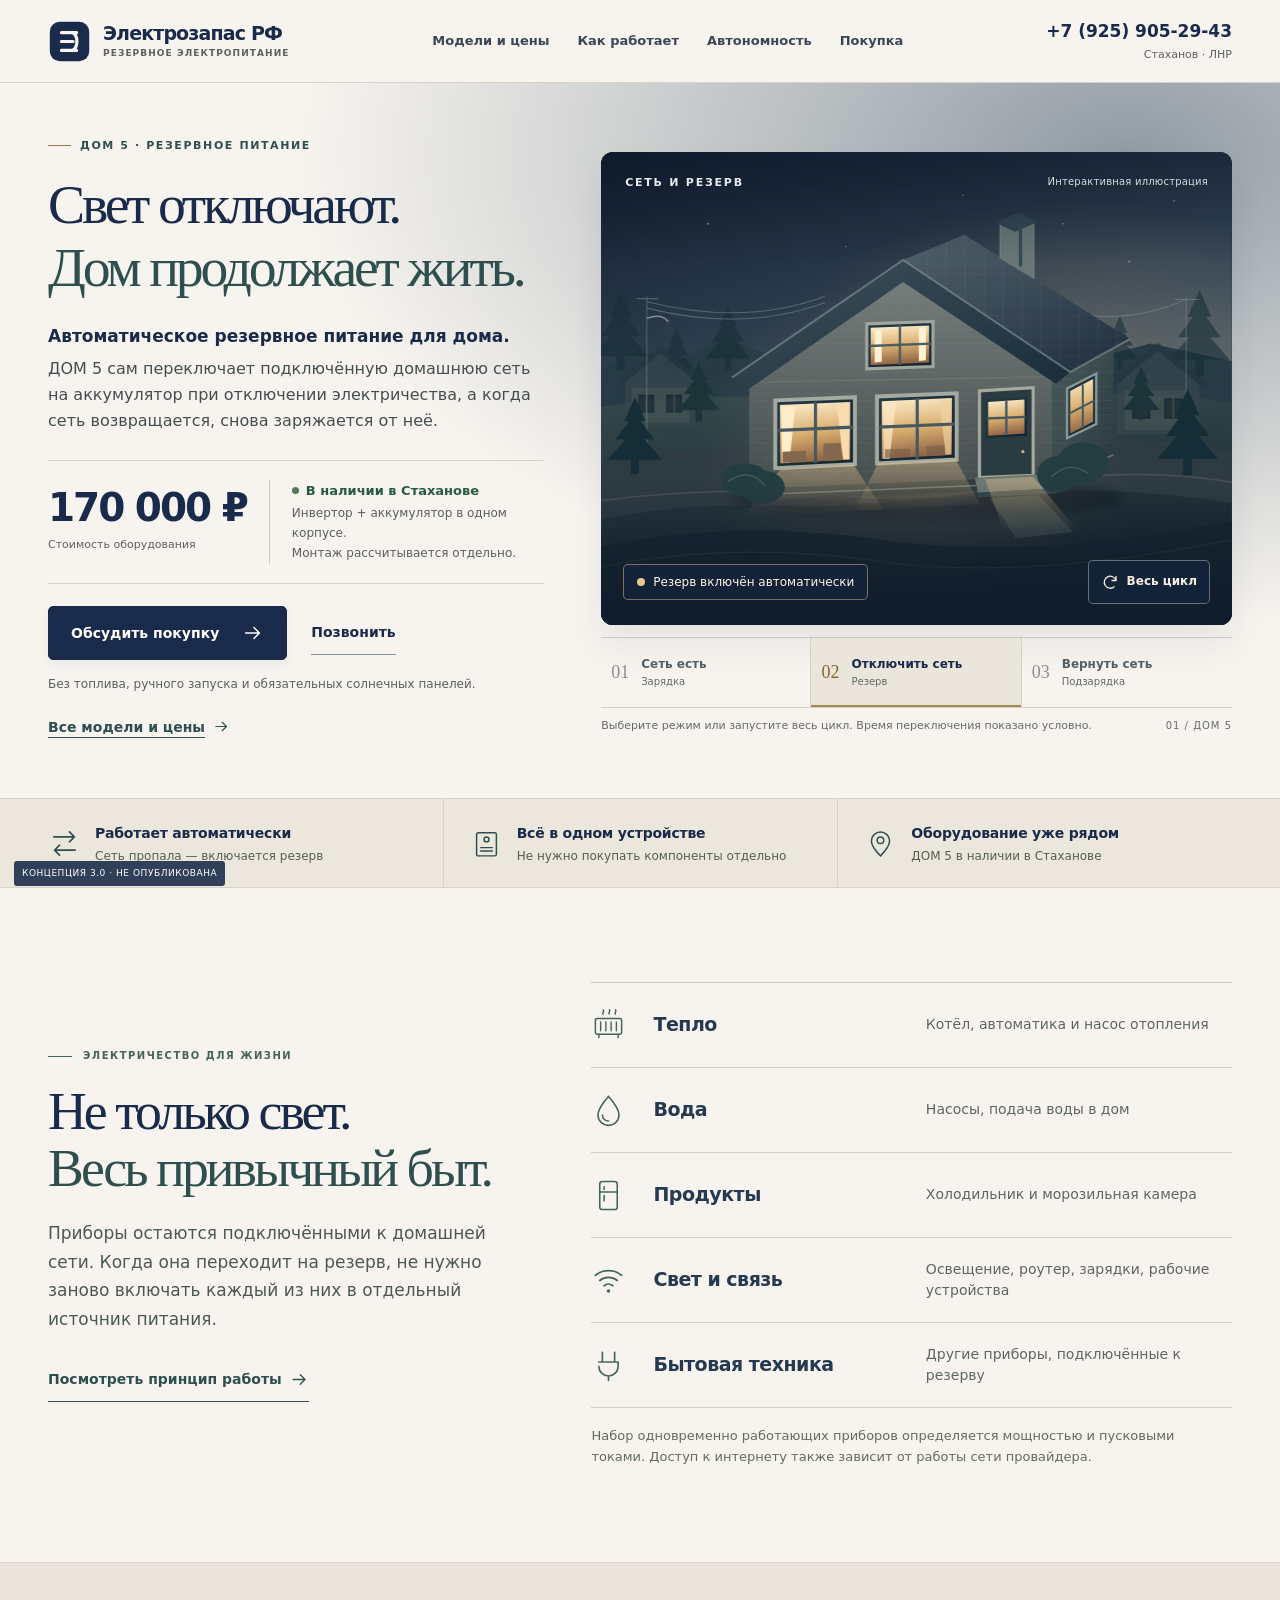
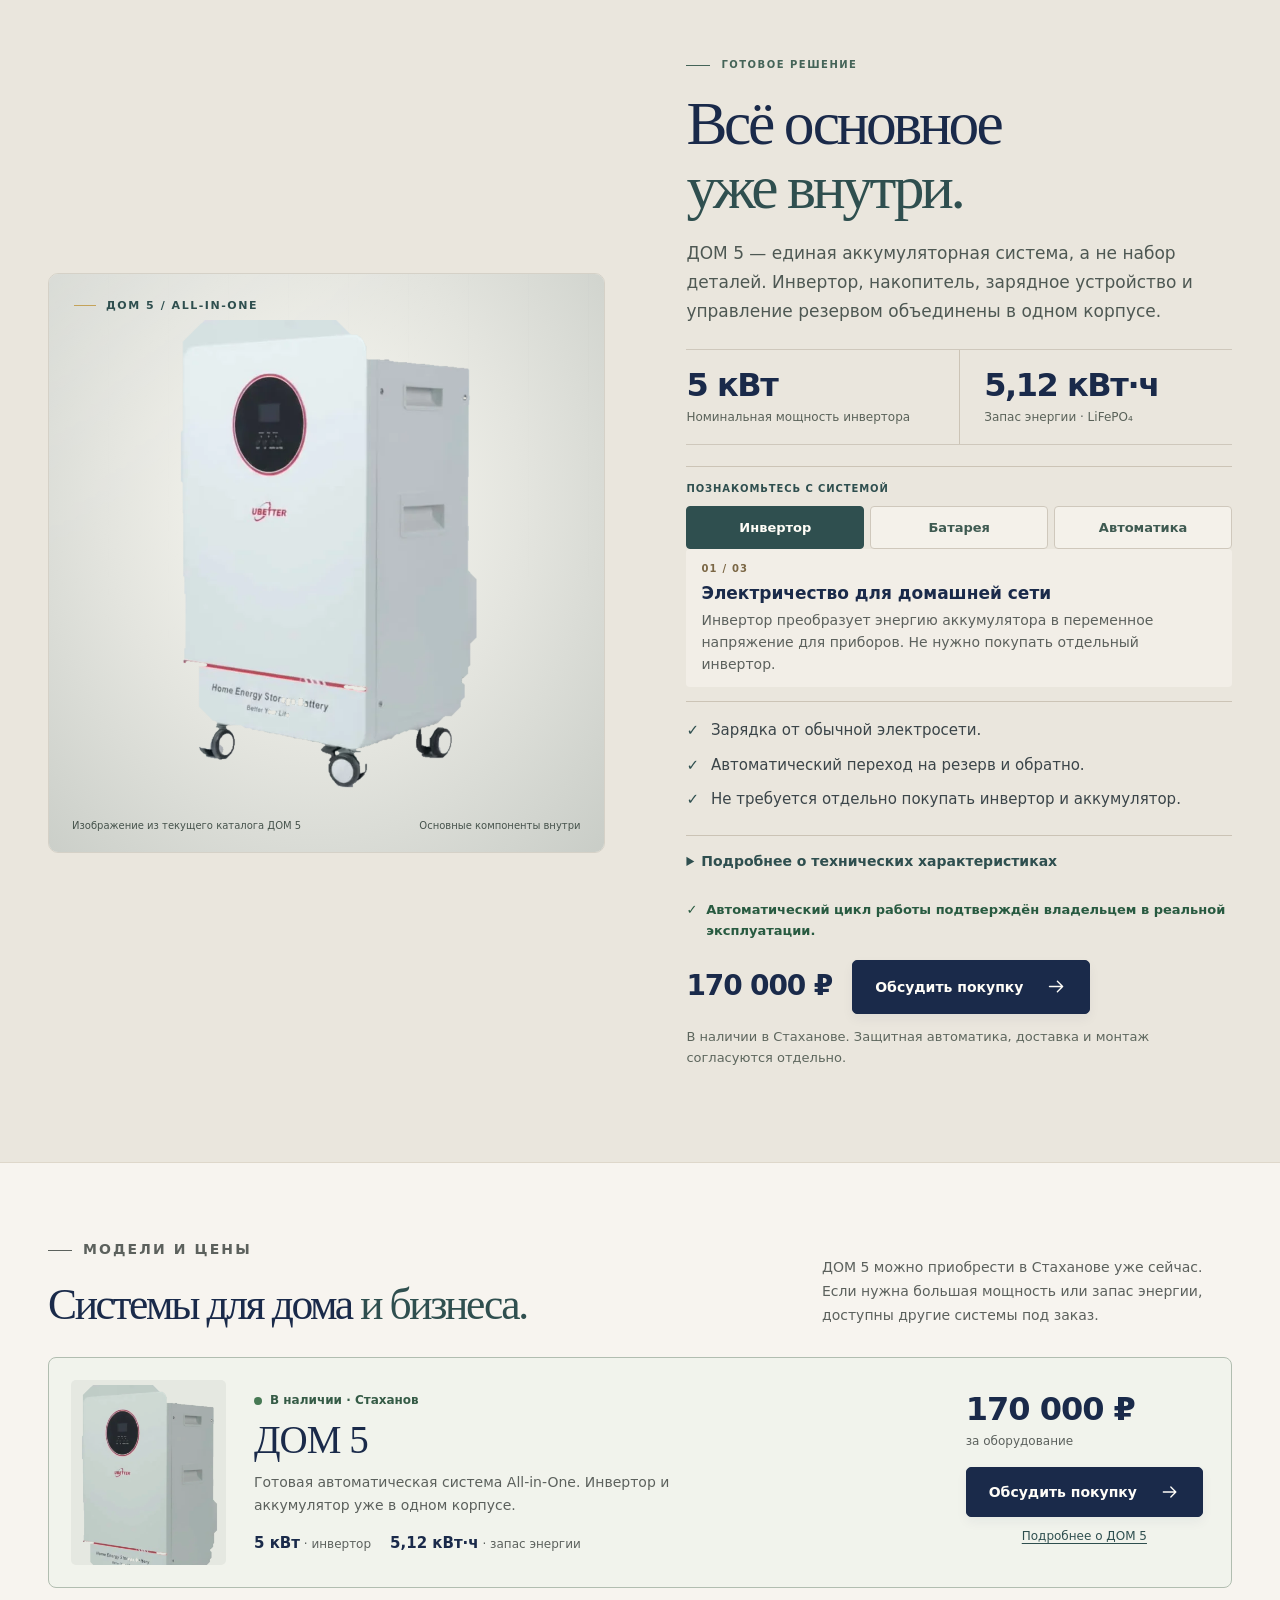
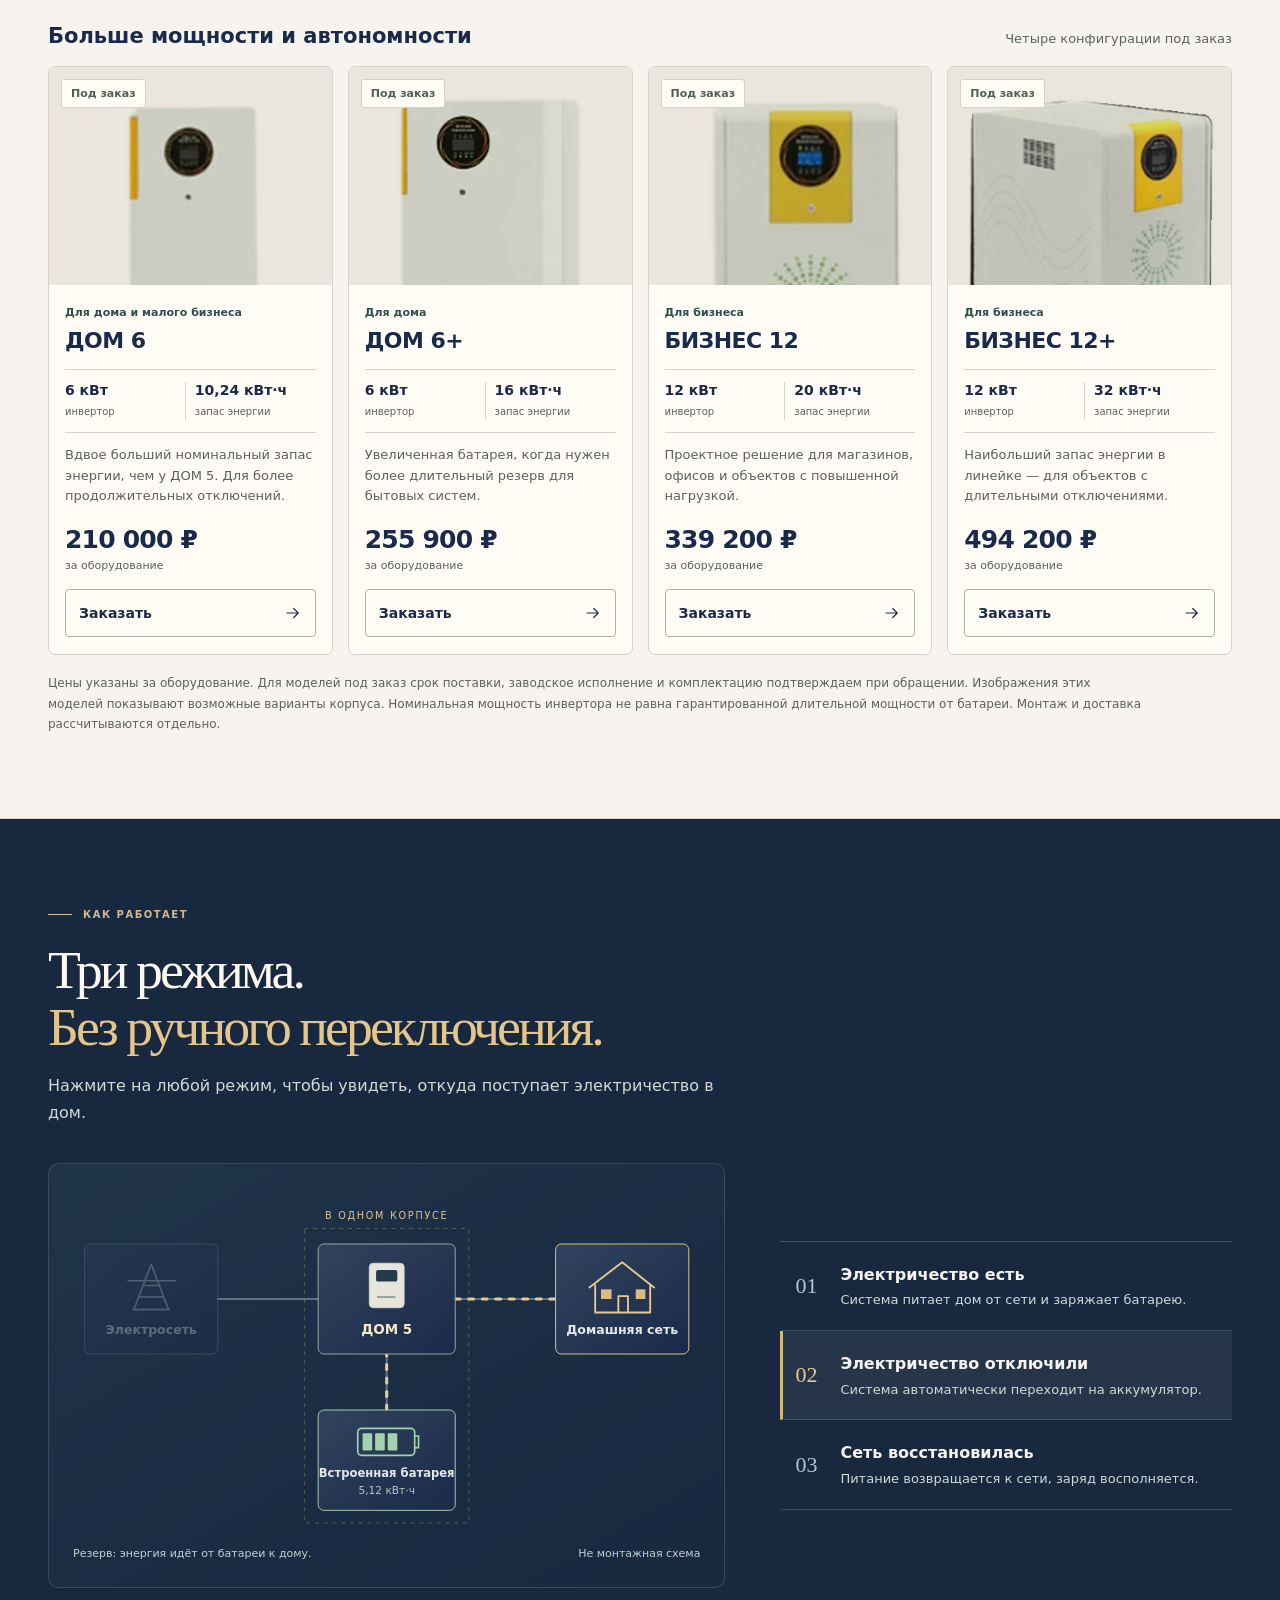
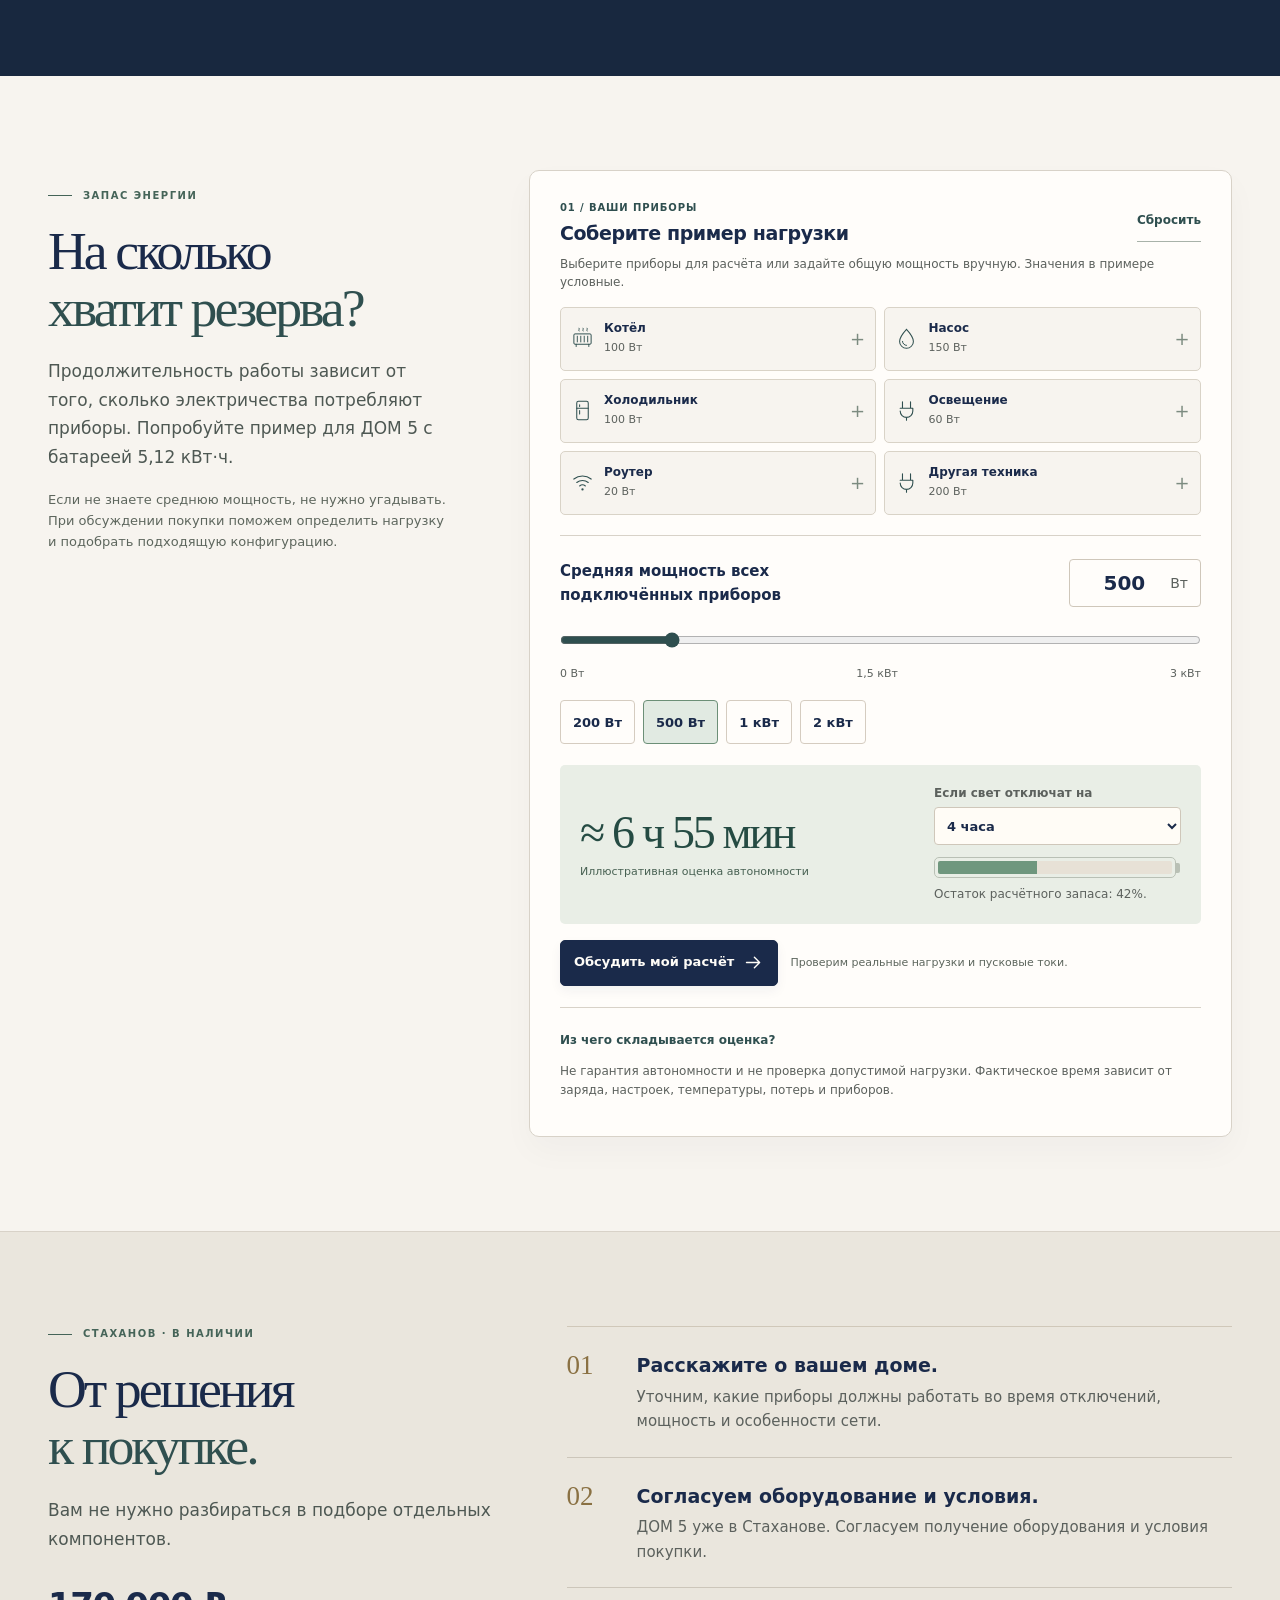
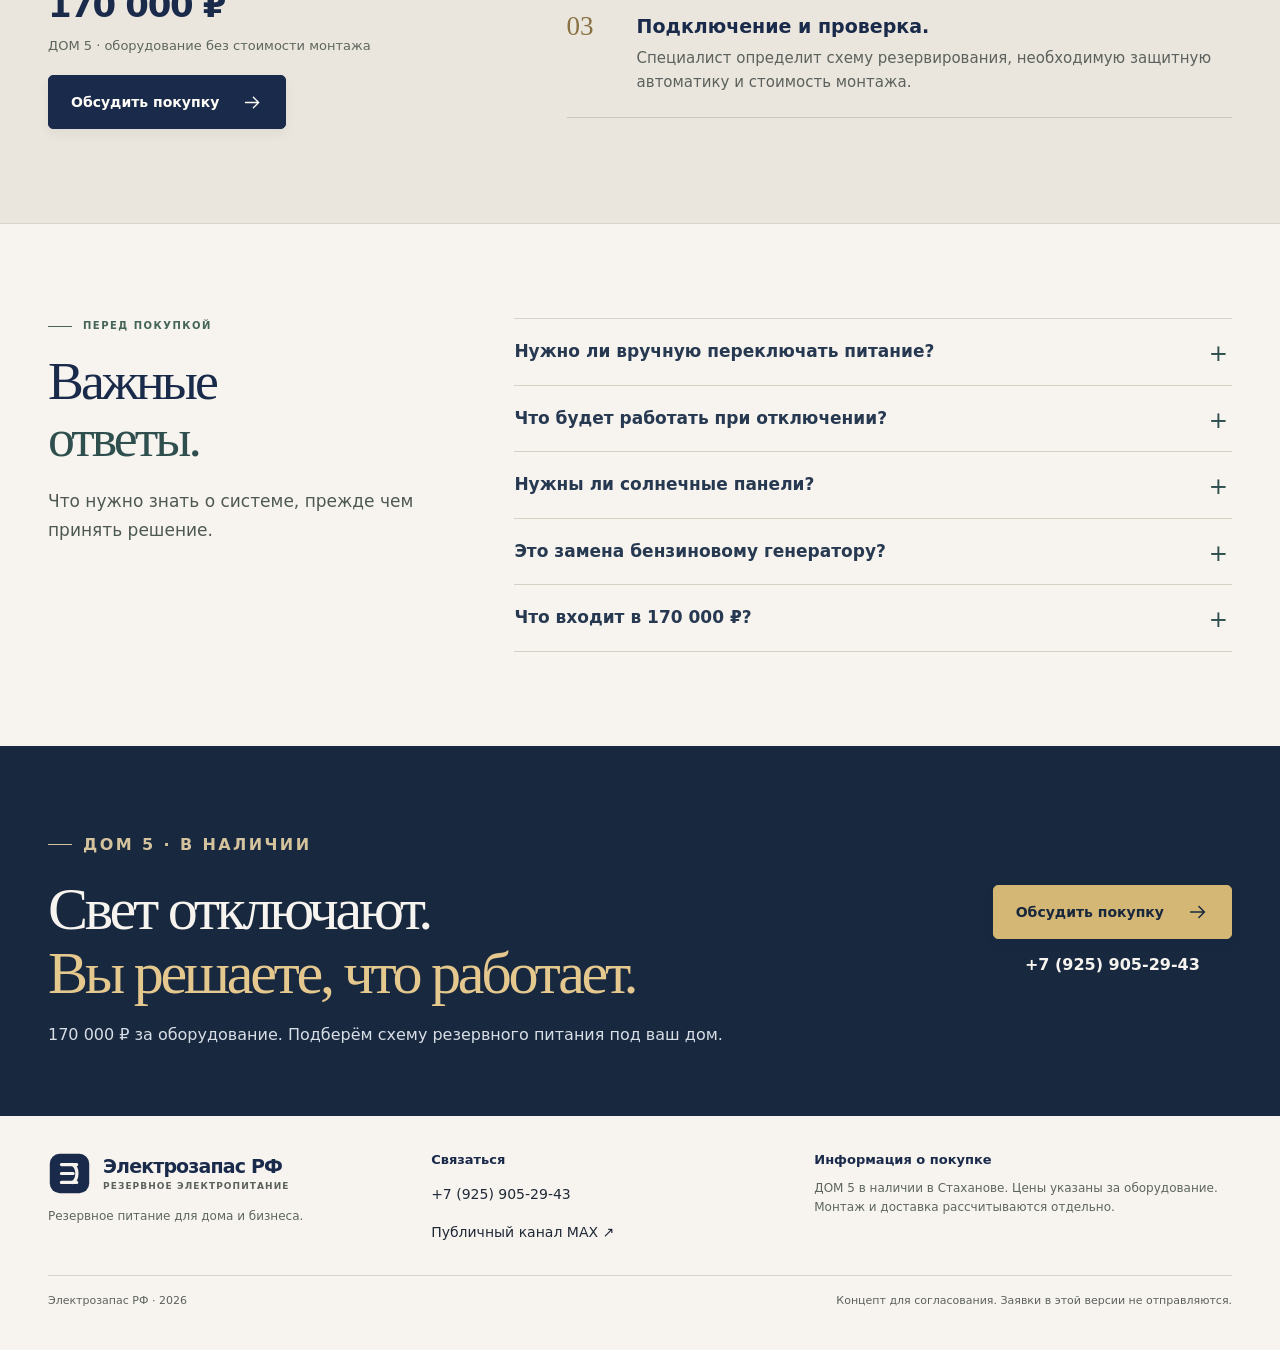
==== commit d6716749: "Keep DOM 5 as entry model and simplify buyer FAQ; retain full higher-power preorder catalog" ====
--- a/design-preview-v3/index.html
+++ b/design-preview-v3/index.html
@@ -178,7 +178,7 @@
 <div class="catalog-head"><div><p class="kicker">МОДЕЛИ И ЦЕНЫ</p><h2 id="catalogTitle">Системы для дома <em>и бизнеса.</em></h2></div><p>ДОМ 5 можно приобрести в Стаханове уже сейчас. Если нужна большая мощность или запас энергии, доступны другие системы под заказ.</p></div>
 <article class="range-stock"><div class="range-stock-image"><img src="../assets/home5.webp" loading="lazy" decoding="async" alt="Система ДОМ 5 из каталога"></div><div class="range-stock-copy"><p class="range-instock"><span></span> В наличии · Стаханов</p><h3>ДОМ 5</h3><p class="range-stock-description">Готовая автоматическая система All-in-One. Инвертор и аккумулятор уже в одном корпусе.</p><div class="range-stock-specs"><span><strong>5 кВт</strong> · инвертор</span><span><strong>5,12 кВт·ч</strong> · запас энергии</span></div></div><div class="range-stock-buy"><strong>170 000 ₽</strong><small>за оборудование</small><button class="button button-dark" type="button" data-buy="ДОМ 5">Обсудить покупку <svg width="20" height="20" aria-hidden="true"><use href="#i-arrow"/></svg></button><a class="range-more" href="#product">Подробнее о ДОМ 5</a></div></article>
 <div class="range-order-head"><h3>Больше мощности и автономности</h3><span>Четыре конфигурации под заказ</span></div>
-<div class="range-grid" id="catalogRows"><article class="range-card"><div class="range-photo"><img src="../assets/home6.webp" loading="lazy" decoding="async" alt="Вариант внешнего исполнения системы ДОМ 6"><span class="range-status">Под заказ</span></div><div class="range-body"><p class="range-type">Для дома и малого бизнеса</p><h3>ДОМ 6</h3><div class="range-specs"><div><strong>6 кВт</strong><small>инвертор</small></div><div><strong>10,24 кВт·ч</strong><small>запас энергии</small></div></div><p class="range-description">Вдвое больше номинальный запас энергии, чем у ДОМ 5. Для более продолжительных отключений.</p><div class="range-buy"><strong>210 000 ₽</strong><small>за оборудование</small><button type="button" class="range-button" data-buy="ДОМ 6">Заказать <svg width="18" height="18" aria-hidden="true"><use href="#i-arrow"/></svg></button></div></div></article><article class="range-card"><div class="range-photo"><img src="../assets/home6plus.webp" loading="lazy" decoding="async" alt="Вариант внешнего исполнения системы ДОМ 6+"><span class="range-status">Под заказ</span></div><div class="range-body"><p class="range-type">Для дома</p><h3>ДОМ 6+</h3><div class="range-specs"><div><strong>6 кВт</strong><small>инвертор</small></div><div><strong>16 кВт·ч</strong><small>запас энергии</small></div></div><p class="range-description">Увеличенная батарея, когда нужен более длительный резерв для бытовых систем.</p><div class="range-buy"><strong>255 900 ₽</strong><small>за оборудование</small><button type="button" class="range-button" data-buy="ДОМ 6+">Заказать <svg width="18" height="18" aria-hidden="true"><use href="#i-arrow"/></svg></button></div></div></article><article class="range-card"><div class="range-photo"><img src="../assets/business12.webp" loading="lazy" decoding="async" alt="Вариант внешнего исполнения системы БИЗНЕС 12"><span class="range-status">Под заказ</span></div><div class="range-body"><p class="range-type">Для бизнеса</p><h3>БИЗНЕС 12</h3><div class="range-specs"><div><strong>12 кВт</strong><small>инвертор</small></div><div><strong>20 кВт·ч</strong><small>запас энергии</small></div></div><p class="range-description">Проектное решение для магазинов, офисов и объектов с повышенной нагрузкой.</p><div class="range-buy"><strong>339 200 ₽</strong><small>за оборудование</small><button type="button" class="range-button" data-buy="БИЗНЕС 12">Заказать <svg width="18" height="18" aria-hidden="true"><use href="#i-arrow"/></svg></button></div></div></article><article class="range-card"><div class="range-photo"><img src="../assets/business12plus.webp" loading="lazy" decoding="async" alt="Вариант внешнего исполнения системы БИЗНЕС 12+"><span class="range-status">Под заказ</span></div><div class="range-body"><p class="range-type">Для бизнеса</p><h3>БИЗНЕС 12+</h3><div class="range-specs"><div><strong>12 кВт</strong><small>инвертор</small></div><div><strong>32 кВт·ч</strong><small>запас энергии</small></div></div><p class="range-description">Наибольший запас энергии в линейке — для объектов с длительными отключениями.</p><div class="range-buy"><strong>494 200 ₽</strong><small>за оборудование</small><button type="button" class="range-button" data-buy="БИЗНЕС 12+">Заказать <svg width="18" height="18" aria-hidden="true"><use href="#i-arrow"/></svg></button></div></div></article></div>
+<div class="range-grid" id="catalogRows"><article class="range-card"><div class="range-photo"><img src="../assets/home6.webp" loading="lazy" decoding="async" alt="Вариант внешнего исполнения системы ДОМ 6"><span class="range-status">Под заказ</span></div><div class="range-body"><p class="range-type">Для дома и малого бизнеса</p><h3>ДОМ 6</h3><div class="range-specs"><div><strong>6 кВт</strong><small>инвертор</small></div><div><strong>10,24 кВт·ч</strong><small>запас энергии</small></div></div><p class="range-description">Вдвое больший номинальный запас энергии, чем у ДОМ 5. Для более продолжительных отключений.</p><div class="range-buy"><strong>210 000 ₽</strong><small>за оборудование</small><button type="button" class="range-button" data-buy="ДОМ 6">Заказать <svg width="18" height="18" aria-hidden="true"><use href="#i-arrow"/></svg></button></div></div></article><article class="range-card"><div class="range-photo"><img src="../assets/home6plus.webp" loading="lazy" decoding="async" alt="Вариант внешнего исполнения системы ДОМ 6+"><span class="range-status">Под заказ</span></div><div class="range-body"><p class="range-type">Для дома</p><h3>ДОМ 6+</h3><div class="range-specs"><div><strong>6 кВт</strong><small>инвертор</small></div><div><strong>16 кВт·ч</strong><small>запас энергии</small></div></div><p class="range-description">Увеличенная батарея, когда нужен более длительный резерв для бытовых систем.</p><div class="range-buy"><strong>255 900 ₽</strong><small>за оборудование</small><button type="button" class="range-button" data-buy="ДОМ 6+">Заказать <svg width="18" height="18" aria-hidden="true"><use href="#i-arrow"/></svg></button></div></div></article><article class="range-card"><div class="range-photo"><img src="../assets/business12.webp" loading="lazy" decoding="async" alt="Вариант внешнего исполнения системы БИЗНЕС 12"><span class="range-status">Под заказ</span></div><div class="range-body"><p class="range-type">Для бизнеса</p><h3>БИЗНЕС 12</h3><div class="range-specs"><div><strong>12 кВт</strong><small>инвертор</small></div><div><strong>20 кВт·ч</strong><small>запас энергии</small></div></div><p class="range-description">Проектное решение для магазинов, офисов и объектов с повышенной нагрузкой.</p><div class="range-buy"><strong>339 200 ₽</strong><small>за оборудование</small><button type="button" class="range-button" data-buy="БИЗНЕС 12">Заказать <svg width="18" height="18" aria-hidden="true"><use href="#i-arrow"/></svg></button></div></div></article><article class="range-card"><div class="range-photo"><img src="../assets/business12plus.webp" loading="lazy" decoding="async" alt="Вариант внешнего исполнения системы БИЗНЕС 12+"><span class="range-status">Под заказ</span></div><div class="range-body"><p class="range-type">Для бизнеса</p><h3>БИЗНЕС 12+</h3><div class="range-specs"><div><strong>12 кВт</strong><small>инвертор</small></div><div><strong>32 кВт·ч</strong><small>запас энергии</small></div></div><p class="range-description">Наибольший запас энергии в линейке — для объектов с длительными отключениями.</p><div class="range-buy"><strong>494 200 ₽</strong><small>за оборудование</small><button type="button" class="range-button" data-buy="БИЗНЕС 12+">Заказать <svg width="18" height="18" aria-hidden="true"><use href="#i-arrow"/></svg></button></div></div></article></div>
 <p class="range-note">Цены указаны за оборудование. Для моделей под заказ срок поставки, заводское исполнение и комплектацию подтверждаем при обращении. Изображения этих моделей показывают возможные варианты корпуса. Номинальная мощность инвертора не равна гарантированной длительной мощности от батареи. Монтаж и доставка рассчитываются отдельно.</p>
 </div></section>
 <section class="flow-section" id="principle"><div class="wrap"><div class="section-heading"><p class="kicker">КАК РАБОТАЕТ</p><h2>Три режима.<br><em>Без ручного переключения.</em></h2><p class="sub">Нажмите на любой режим, чтобы увидеть, откуда поступает электричество в дом.</p></div><div class="flow-layout"><div class="flow-panel"><svg id="flowSvg" class="flow-svg" data-mode="backup" viewBox="0 0 650 360" role="img" aria-label="Схематичный поток энергии: сеть, система ДОМ 5, встроенный аккумулятор и дом"><defs><linearGradient id="nbody" x2="1" y2="1"><stop stop-color="#31435D"/><stop offset="1" stop-color="#1A2A4A"/></linearGradient></defs><g class="wire"><path d="M150 115H254"/><path d="M396 115H500"/><path d="M325 169V230"/></g><g><path class="activewire to-grid" d="M150 115H254"/><path class="activewire to-home" d="M396 115H500"/><path class="activewire to-battery" d="M325 169V230"/><path class="activewire from-battery" d="M325 230V169"/></g><g class="node-grid"><rect class="outer" x="12" y="58" width="138" height="114" rx="6" fill="url(#nbody)" stroke="#788A9A"/><path d="M81 79 63 126m18-47 18 47M72 101h18M68 113h26M62 126h38M57 96h49" fill="none" stroke="#B8C6D0" stroke-width="1.6" stroke-linecap="round"/><text x="81" y="151" fill="#E4E7EA" text-anchor="middle" font-size="13" font-weight="600">Электросеть</text></g><g class="node-inverter"><rect class="outer" x="254" y="58" width="142" height="114" rx="6" fill="url(#nbody)" stroke="#9FA99D"/><rect x="307" y="78" width="36" height="46" rx="4" fill="#E6E5D9" stroke="#D8D7D0"/><rect x="314" y="85" width="22" height="12" rx="2" fill="#263A4F"/><path d="M315 113h19" stroke="#8EA69A" stroke-width="2"/><text x="325" y="151" fill="#F5E8C8" text-anchor="middle" font-size="14" font-weight="700">ДОМ 5</text></g><g class="node-home"><rect class="outer" x="500" y="58" width="138" height="114" rx="6" fill="url(#nbody)" stroke="#9FA99D"/><path d="M535 103 569 77 602 103M541 101v28h57v-28M565 129v-17h10v17" stroke="#E7CA91" fill="none" stroke-width="1.9" stroke-linecap="round" stroke-linejoin="round"/><rect x="547" y="105" width="11" height="10" fill="#D9B984"/><rect x="583" y="105" width="10" height="10" fill="#D9B984"/><text x="569" y="151" fill="#E4E7EA" text-anchor="middle" font-size="13" font-weight="600">Домашняя сеть</text></g><g class="node-battery"><rect class="outer" x="254" y="230" width="142" height="104" rx="6" fill="url(#nbody)" stroke="#9FA99D"/><rect x="295" y="249" width="59" height="28" rx="4" fill="none" stroke="#A4D1AE" stroke-width="1.7"/><path d="M354 257h4v12h-4" stroke="#A4D1AE" fill="none" stroke-width="1.7"/><rect x="300" y="254" width="10" height="18" rx="1" fill="#A4D1AE"/><rect x="313" y="254" width="10" height="18" rx="1" fill="#A4D1AE"/><rect x="326" y="254" width="10" height="18" rx="1" fill="#A4D1AE"/><text x="325" y="299" text-anchor="middle" fill="#E4E7EA" font-size="12" font-weight="600">Встроенная батарея</text><text x="325" y="317" text-anchor="middle" fill="#B6C7C2" font-size="11">5,12 кВт·ч</text></g><path d="M240 42H410V347H240Z" stroke="#D4B77C" stroke-opacity=".35" stroke-dasharray="4 5" fill="none"/><text x="325" y="32" text-anchor="middle" fill="#DCC591" font-size="10" letter-spacing="1.8">В ОДНОМ КОРПУСЕ</text></svg><div class="flow-caption"><span id="flowStatus" aria-live="polite">Резерв: энергия идёт от батареи к дому.</span><span>Не монтажная схема</span></div></div><div class="flow-tabs" aria-label="Режимы работы"><button class="flow-tab" data-mode="grid" aria-pressed="false"><span>01</span><div><strong>Электричество есть</strong><small>Система питает дом от сети и заряжает батарею.</small></div></button><button class="flow-tab" data-mode="backup" aria-pressed="true"><span>02</span><div><strong>Электричество отключили</strong><small>Система автоматически переходит на аккумулятор.</small></div></button><button class="flow-tab" data-mode="return" aria-pressed="false"><span>03</span><div><strong>Сеть восстановилась</strong><small>Питание возвращается к сети, заряд восполняется.</small></div></button></div></div></div></section>
@@ -190,11 +190,11 @@
 <button type="button" class="appliance-choice" data-watt="20" data-appliance="Интернет" aria-pressed="false"><svg aria-hidden="true"><use href="#i-wifi"/></svg><span><strong>Роутер</strong><small>20 Вт</small></span><span class="select-mark" aria-hidden="true">+</span></button>
 <button type="button" class="appliance-choice" data-watt="200" data-appliance="Бытовая техника" aria-pressed="false"><svg aria-hidden="true"><use href="#i-plug"/></svg><span><strong>Другая техника</strong><small>200 Вт</small></span><span class="select-mark" aria-hidden="true">+</span></button>
 </div></div><div class="calc-top"><label for="loadNumber">Средняя мощность всех подключённых приборов</label><div class="watt-box"><input type="number" id="loadNumber" value="500" min="0" max="3000" step="10" inputmode="numeric" aria-label="Средняя нагрузка в ваттах"><span>Вт</span></div></div><input type="range" id="loadRange" min="0" max="3000" step="10" value="500" aria-label="Средняя нагрузка"><div class="scale"><span>0 Вт</span><span>1,5 кВт</span><span>3 кВт</span></div><div class="presets"><button class="preset" data-watt="200" aria-pressed="false">200 Вт</button><button class="preset" data-watt="500" aria-pressed="true">500 Вт</button><button class="preset" data-watt="1000" aria-pressed="false">1 кВт</button><button class="preset" data-watt="2000" aria-pressed="false">2 кВт</button></div><div class="calc-result"><div><strong id="timeResult" aria-live="polite">≈ 7 ч</strong><span class="result-label">Иллюстративная оценка автономности</span></div><div class="battery-projection"><label for="outageHours">Если свет отключат на</label><select id="outageHours" aria-label="Продолжительность отключения"><option value="2">2 часа</option><option value="4" selected>4 часа</option><option value="6">6 часов</option><option value="8">8 часов</option><option value="12">12 часов</option></select><div class="battery-meter" role="progressbar" id="batteryMeter" aria-label="Расчётный остаток доступного запаса" aria-valuemin="0" aria-valuemax="100" aria-valuenow="43"><div class="energy-bar"><div class="energy-fill" id="energyFill" style="width:43%"></div></div></div><p class="energy-copy" id="energyCopy">Ориентир остатка энергии через 4 часа.</p></div></div><div class="calc-cta-row"><button class="button button-dark" type="button" data-buy="ДОМ 5" data-calc-lead>Обсудить мой расчёт <svg aria-hidden="true" width="21" height="21"><use href="#i-arrow"/></svg></button><span class="small">Проверим реальные нагрузки и пусковые токи.</span></div><div class="calc-explain"><details><summary>Из чего складывается оценка?</summary><p>Для примера взяты 80% используемой ёмкости, 90% эффективности преобразования и условное собственное потребление 30 Вт: 5,12 × 0,8 × 0,9 ÷ (нагрузка в кВт + 0,03). Эти допущения не измерены на вашем экземпляре.</p></details><p>Не гарантия автономности и не проверка допустимой нагрузки. Фактическое время зависит от заряда, настроек, температуры, потерь и приборов.</p></div></div></div></section>
-<section class="section purchase" id="purchase"><div class="wrap purchase-layout"><div><p class="kicker">СТАХАНОВ · В НАЛИЧИИ</p><h2>От решения<br><em>к покупке.</em></h2><p class="sub">Вам не нужно разбираться в подборе отдельных компонентов.</p><div class="stock-offer"><div class="price">170 000 ₽</div><p class="small">ДОМ 5 · оборудование без стоимости монтажа</p><button class="button button-dark" data-buy="ДОМ 5">Обсудить покупку <svg width="21" height="21" aria-hidden="true"><use href="#i-arrow"/></svg></button></div></div><div class="purchase-list"><div class="purchase-row"><span class="num">01</span><div><strong>Расскажите о вашем доме.</strong><p>Уточним, какие приборы должны работать во время отключений, мощность и особенности сети.</p></div></div><div class="purchase-row"><span class="num">02</span><div><strong>Согласуем оборудование и условия.</strong><p>ДОМ 5 уже в Стаханове. Подтвердим наличие, способ получения, условия покупки и гарантийные обязательства до оформления заказа.</p></div></div><div class="purchase-row"><span class="num">03</span><div><strong>Подключение и проверка.</strong><p>Специалист определит схему резервирования, необходимую защитную автоматику и стоимость монтажа.</p></div></div></div></div></section>
-
-<section class="section" id="faq"><div class="wrap faq-layout"><div><p class="kicker">ПЕРЕД ПОКУПКОЙ</p><h2>Важные<br><em>ответы.</em></h2><p class="sub" style="margin-top:20px">Что нужно знать о системе, прежде чем принять решение.</p></div><div class="faq-list"><details><summary>Нужно ли вручную переключать питание?</summary><p>Нет. ДОМ 5 автоматически переходит на аккумулятор при отключении сети. После её восстановления система возвращается на сетевое питание и заряжает батарею.</p></details><details><summary>Что будет работать при отключении?</summary><p>Приборы на подключённых к резерву линиях. Это может быть освещение, холодильник, роутер, котёл, насос и другая бытовая техника. Возможность одновременной работы определяется суммарной мощностью, пусковыми токами и схемой подключения.</p></details><details><summary>Нужны ли солнечные панели?</summary><p>Для базовой резервной работы нет: батарея заряжается от электросети. Возможность подключения солнечных панелей уточняется для конкретной конфигурации.</p></details><details><summary>Это замена бензиновому генератору?</summary><p>Это другой способ обеспечить резерв: используется запас электричества в аккумуляторе, а не двигатель и топливо. При длительном отключении продолжительность работы ограничена ёмкостью батареи.</p></details><details><summary>Что входит в 170 000 ₽?</summary><p>Оборудование ДОМ 5: основные компоненты резервной системы объединены в одном корпусе. Подключение к электрощиту, защитная автоматика, доставка и монтаж рассчитываются отдельно.</p></details><details><summary>Где приобрести и как согласовать гарантию?</summary><p>ДОМ 5 находится в Стаханове. Наличие конкретного экземпляра, способ получения, документы и гарантийные условия согласуются до оформления покупки. Позвоните или оставьте заявку.</p></details></div></div></section>
+<section class="section purchase" id="purchase"><div class="wrap purchase-layout"><div><p class="kicker">СТАХАНОВ · В НАЛИЧИИ</p><h2>От решения<br><em>к покупке.</em></h2><p class="sub">Вам не нужно разбираться в подборе отдельных компонентов.</p><div class="stock-offer"><div class="price">170 000 ₽</div><p class="small">ДОМ 5 · оборудование без стоимости монтажа</p><button class="button button-dark" data-buy="ДОМ 5">Обсудить покупку <svg width="21" height="21" aria-hidden="true"><use href="#i-arrow"/></svg></button></div></div><div class="purchase-list"><div class="purchase-row"><span class="num">01</span><div><strong>Расскажите о вашем доме.</strong><p>Уточним, какие приборы должны работать во время отключений, мощность и особенности сети.</p></div></div><div class="purchase-row"><span class="num">02</span><div><strong>Согласуем оборудование и условия.</strong><p>ДОМ 5 уже в Стаханове. Согласуем получение оборудования и условия покупки.</p></div></div><div class="purchase-row"><span class="num">03</span><div><strong>Подключение и проверка.</strong><p>Специалист определит схему резервирования, необходимую защитную автоматику и стоимость монтажа.</p></div></div></div></div></section>
+
+<section class="section" id="faq"><div class="wrap faq-layout"><div><p class="kicker">ПЕРЕД ПОКУПКОЙ</p><h2>Важные<br><em>ответы.</em></h2><p class="sub" style="margin-top:20px">Что нужно знать о системе, прежде чем принять решение.</p></div><div class="faq-list"><details><summary>Нужно ли вручную переключать питание?</summary><p>Нет. При отключении света ДОМ 5 сам переходит на аккумулятор, а когда электричество возвращается — снова питается от сети и заряжает батарею.</p></details><details><summary>Что будет работать при отключении?</summary><p>Освещение, холодильник, роутер, котёл, насос и другие приборы, подключённые к резерву. Одновременная нагрузка должна соответствовать мощности системы с учётом пусковых токов.</p></details><details><summary>Нужны ли солнечные панели?</summary><p>Нет. Для работы резервной системы достаточно обычной электросети: от неё заряжается встроенный аккумулятор.</p></details><details><summary>Это замена бензиновому генератору?</summary><p>Да, для резервного питания дома. ДОМ 5 автоматически переключается на аккумулятор — без топлива и ручного запуска.</p></details><details><summary>Что входит в 170 000 ₽?</summary><p>Система ДОМ 5 All-in-One со встроенным инвертором и аккумулятором. Монтаж, защитная автоматика, подключение и доставка рассчитываются отдельно.</p></details></div></div></section>
 <section class="closing"><div class="wrap"><div><p class="kicker">ДОМ 5 · В НАЛИЧИИ</p><h2>Свет отключают.<br><em>Вы решаете, что работает.</em></h2><p>170 000 ₽ за оборудование. Подберём схему резервного питания под ваш дом.</p></div><div class="closing-action"><button class="button" data-buy="ДОМ 5">Обсудить покупку <svg width="22" height="22" aria-hidden="true"><use href="#i-arrow"/></svg></button><a href="tel:+79259052943">+7 (925) 905-29-43</a></div></div></section>
-</main><footer class="footer"><div class="wrap"><div class="footer-grid"><div><div class="brand"><svg class="mark" viewBox="0 0 48 48" aria-hidden="true"><rect x="2" y="2" width="44" height="44" rx="11" fill="#1A2A4A"/><path d="M15 14H32M15 24H28M15 34H32M27 14C34 17 34 31 27 34" stroke="#F7F4EF" stroke-width="3.6" stroke-linecap="round" fill="none"/></svg><span class="brandname">Электрозапас РФ<small>РЕЗЕРВНОЕ ЭЛЕКТРОПИТАНИЕ</small></span></div><p class="small">Резервное питание для дома и бизнеса.</p></div><div><h3>Связаться</h3><div class="footer-links"><a href="tel:+79259052943">+7 (925) 905-29-43</a><a href="https://max.ru/channel_elektrozapas" target="_blank" rel="noopener">Публичный канал MAX ↗</a></div></div><div><h3>Информация о покупке</h3><p class="small">ДОМ 5 в наличии в Стаханове. Цены за оборудование без монтажа и доставки. Точные условия подключения, гарантия и документы подтверждаются до заказа.</p></div></div><div class="footer-note"><span>Электрозапас РФ · 2026</span><span>Концепт для согласования. Заявки в этой версии не отправляются.</span></div></div></footer>
+</main><footer class="footer"><div class="wrap"><div class="footer-grid"><div><div class="brand"><svg class="mark" viewBox="0 0 48 48" aria-hidden="true"><rect x="2" y="2" width="44" height="44" rx="11" fill="#1A2A4A"/><path d="M15 14H32M15 24H28M15 34H32M27 14C34 17 34 31 27 34" stroke="#F7F4EF" stroke-width="3.6" stroke-linecap="round" fill="none"/></svg><span class="brandname">Электрозапас РФ<small>РЕЗЕРВНОЕ ЭЛЕКТРОПИТАНИЕ</small></span></div><p class="small">Резервное питание для дома и бизнеса.</p></div><div><h3>Связаться</h3><div class="footer-links"><a href="tel:+79259052943">+7 (925) 905-29-43</a><a href="https://max.ru/channel_elektrozapas" target="_blank" rel="noopener">Публичный канал MAX ↗</a></div></div><div><h3>Информация о покупке</h3><p class="small">ДОМ 5 в наличии в Стаханове. Цены указаны за оборудование. Монтаж и доставка рассчитываются отдельно.</p></div></div><div class="footer-note"><span>Электрозапас РФ · 2026</span><span>Концепт для согласования. Заявки в этой версии не отправляются.</span></div></div></footer>
 <div class="mobilebar" id="mobilebar"><div><strong>170 000 ₽</strong><small>ДОМ 5 · В наличии</small></div><button class="button" data-buy="ДОМ 5">Обсудить покупку <svg width="20" height="20" aria-hidden="true"><use href="#i-arrow"/></svg></button></div><div class="preview-label">КОНЦЕПЦИЯ 3.0 · НЕ ОПУБЛИКОВАНА</div>
 <dialog class="dialog" id="leadDialog" aria-labelledby="leadHeading"><form class="dialog-body" id="leadForm"><div class="dialog-header"><div><p class="kicker">СЛЕДУЮЩИЙ ШАГ</p><h2 id="leadHeading">Обсудим ваш дом.</h2></div><button class="close" type="button" aria-label="Закрыть" id="closeDialog">×</button></div><p class="model-summary" id="leadModelSummary">ДОМ 5 · 170 000 ₽ · В наличии</p><p class="lead-calc-summary" id="leadCalcSummary" hidden></p><p class="small" style="margin-bottom:18px">Выберите, что важно сохранить во время отключения. Мощность знать не обязательно.</p><fieldset><legend>Ваш объект</legend><div class="chips"><label class="chip"><input type="radio" name="object" value="Дом" checked><span>Дом</span></label><label class="chip"><input type="radio" name="object" value="Квартира"><span>Квартира</span></label><label class="chip"><input type="radio" name="object" value="Бизнес"><span>Бизнес</span></label></div></fieldset><fieldset><legend>Что должно работать?</legend><div class="chips"><label class="chip"><input type="checkbox" name="appliances" value="Котёл"><span>Котёл</span></label><label class="chip"><input type="checkbox" name="appliances" value="Насос"><span>Насос</span></label><label class="chip"><input type="checkbox" name="appliances" value="Холодильник"><span>Холодильник</span></label><label class="chip"><input type="checkbox" name="appliances" value="Свет"><span>Свет</span></label><label class="chip"><input type="checkbox" name="appliances" value="Интернет"><span>Интернет</span></label><label class="chip"><input type="checkbox" name="appliances" value="Бытовая техника"><span>Бытовая техника</span></label></div></fieldset><label class="field">Город или посёлок<input name="city" placeholder="Стаханов" autocomplete="off"></label><label class="field">Телефон (только для демонстрации)<input name="phone" type="tel" placeholder="+7 900 000-00-00" autocomplete="off" inputmode="tel"></label><button class="button button-dark" type="submit">Проверить заявку <svg width="21" height="21" aria-hidden="true"><use href="#i-arrow"/></svg></button><p class="small">Демонстрационный режим: не вводите реальные персональные данные. Информация никуда не отправляется и не сохраняется.</p><p class="form-result" id="formResult" role="status"></p></form></dialog>
 <script>
